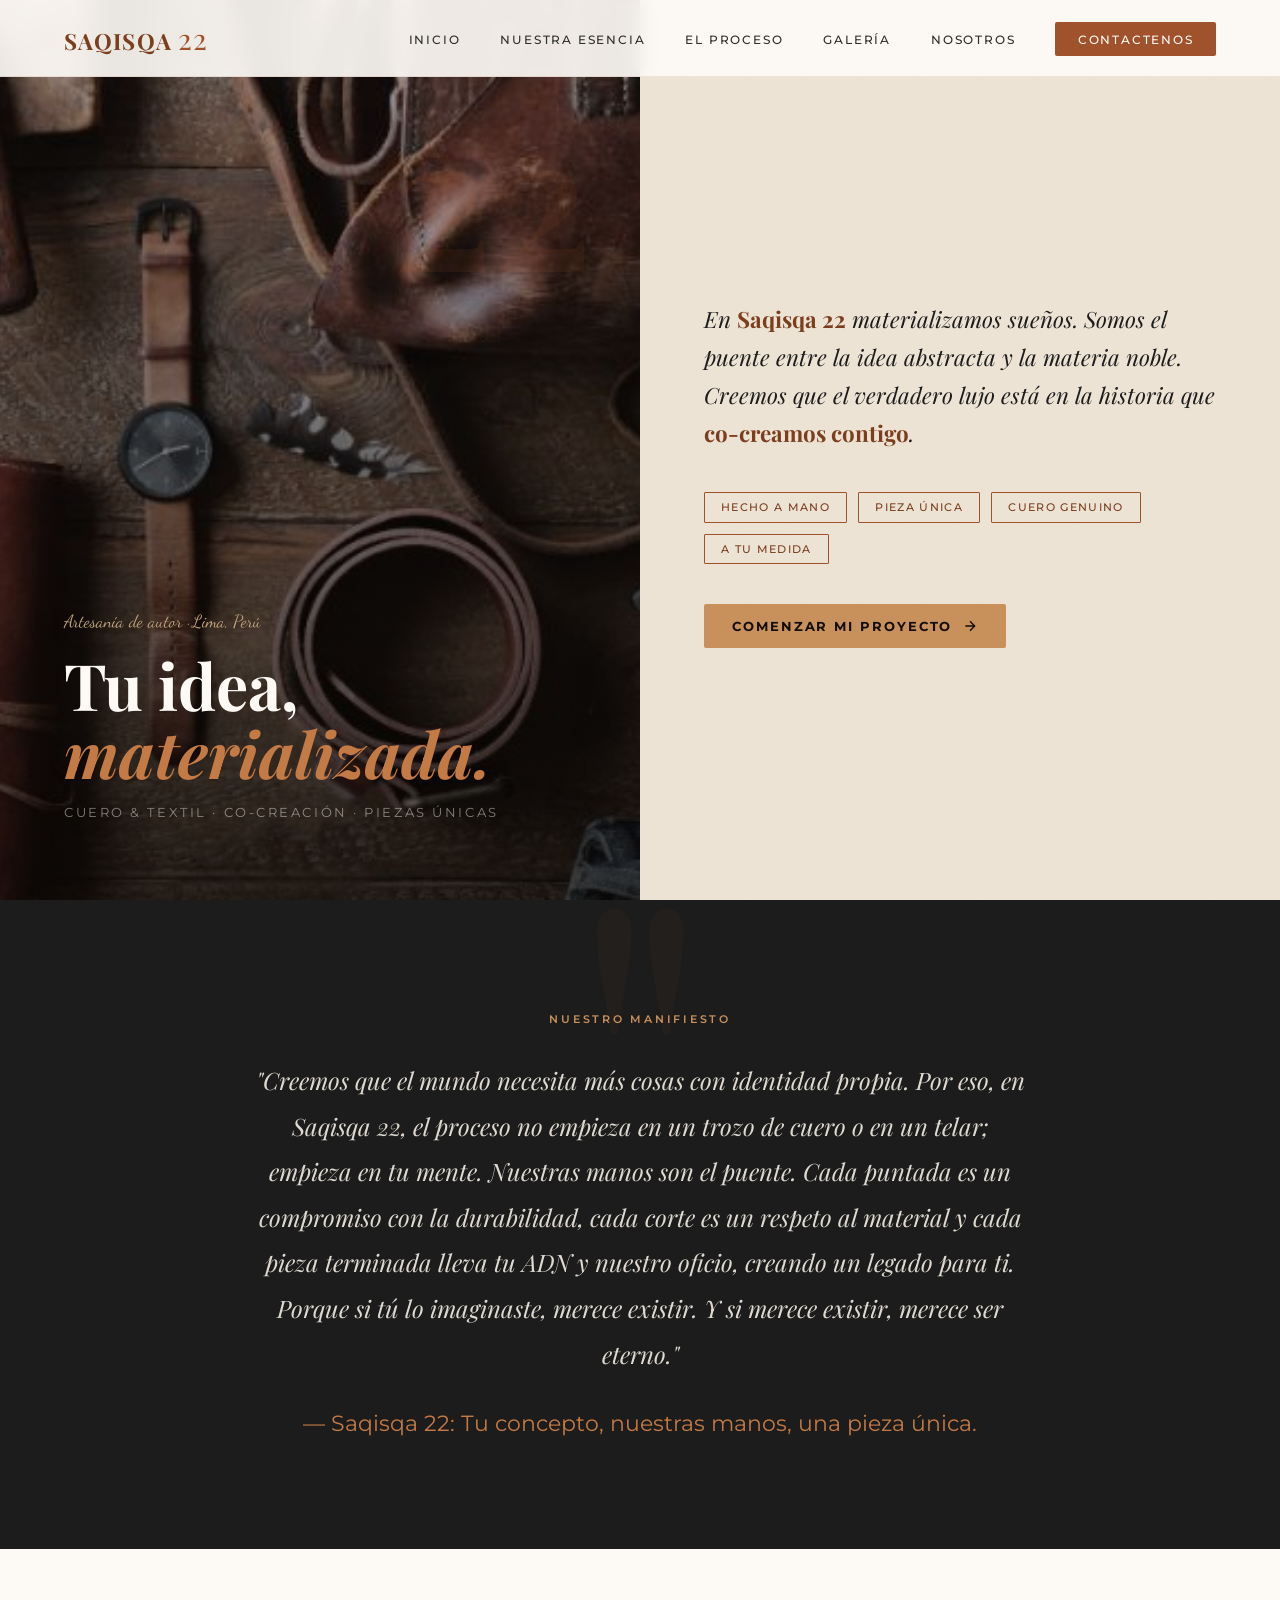
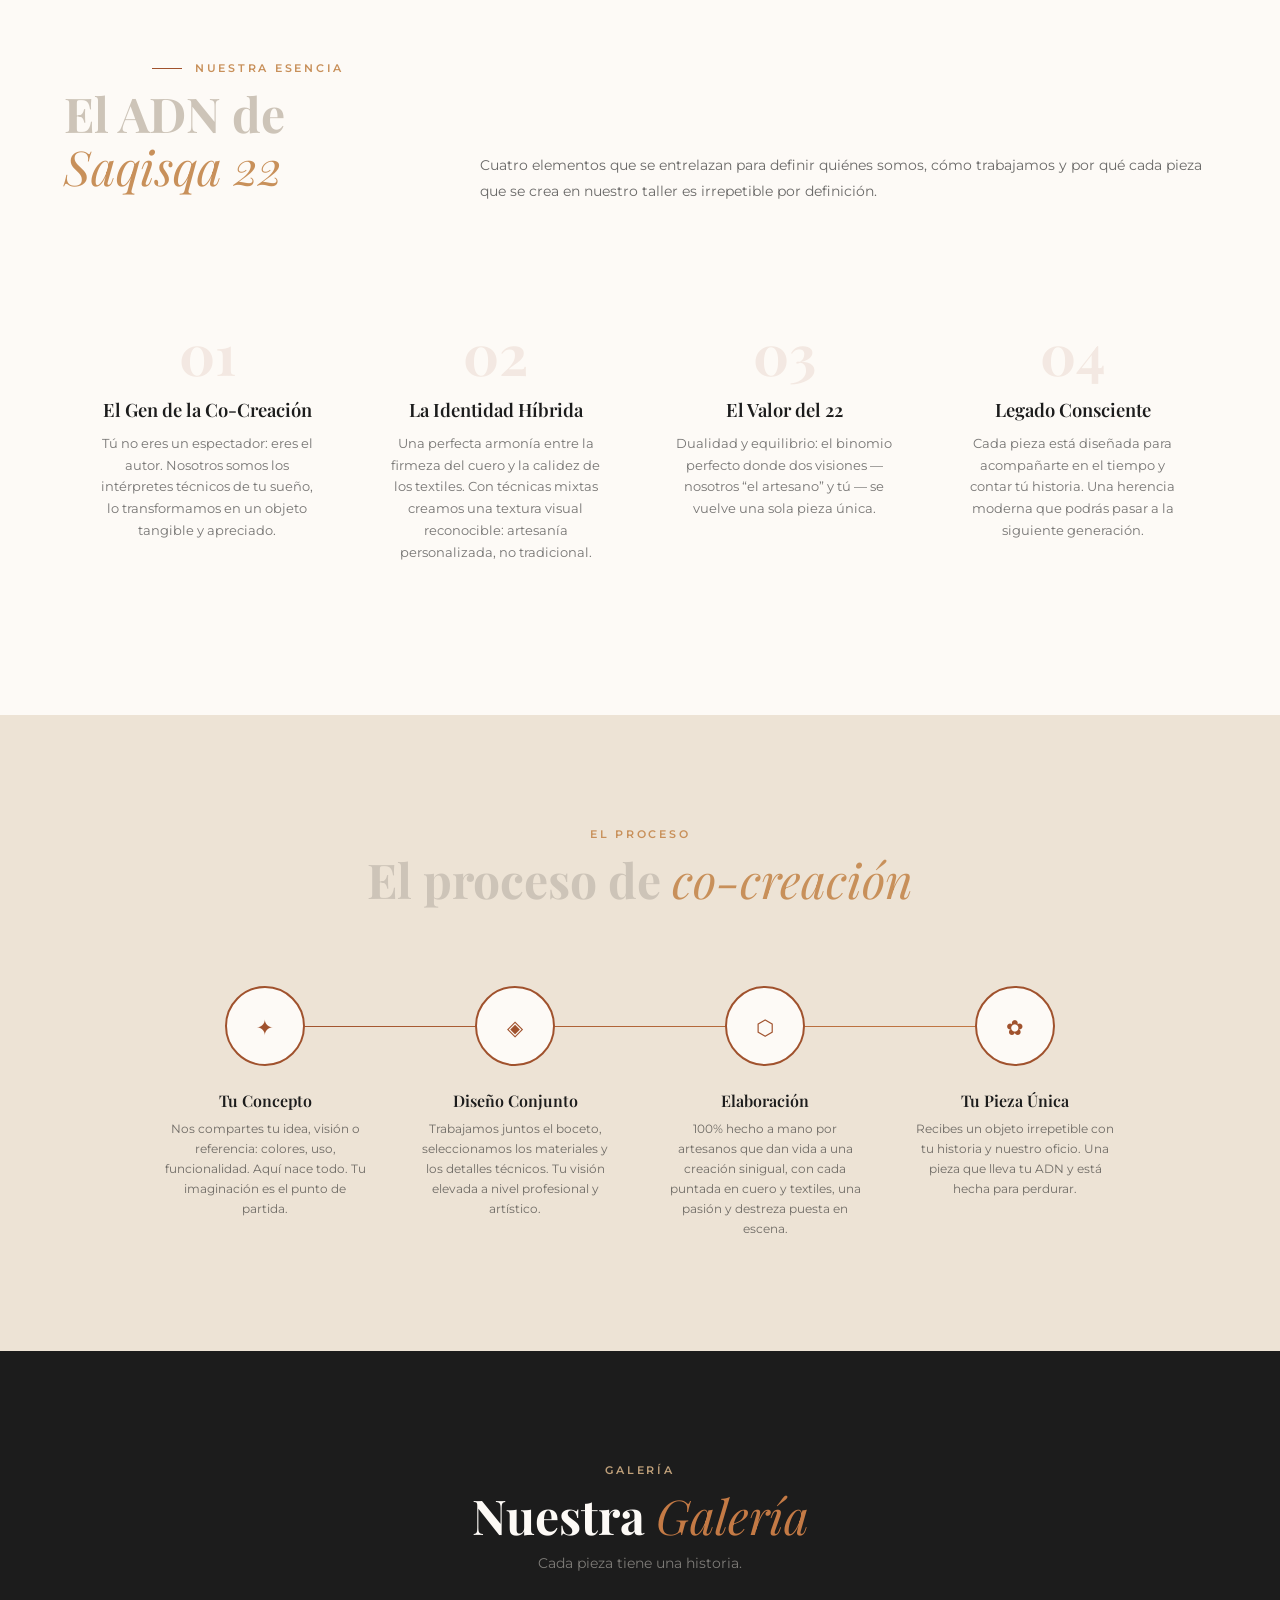
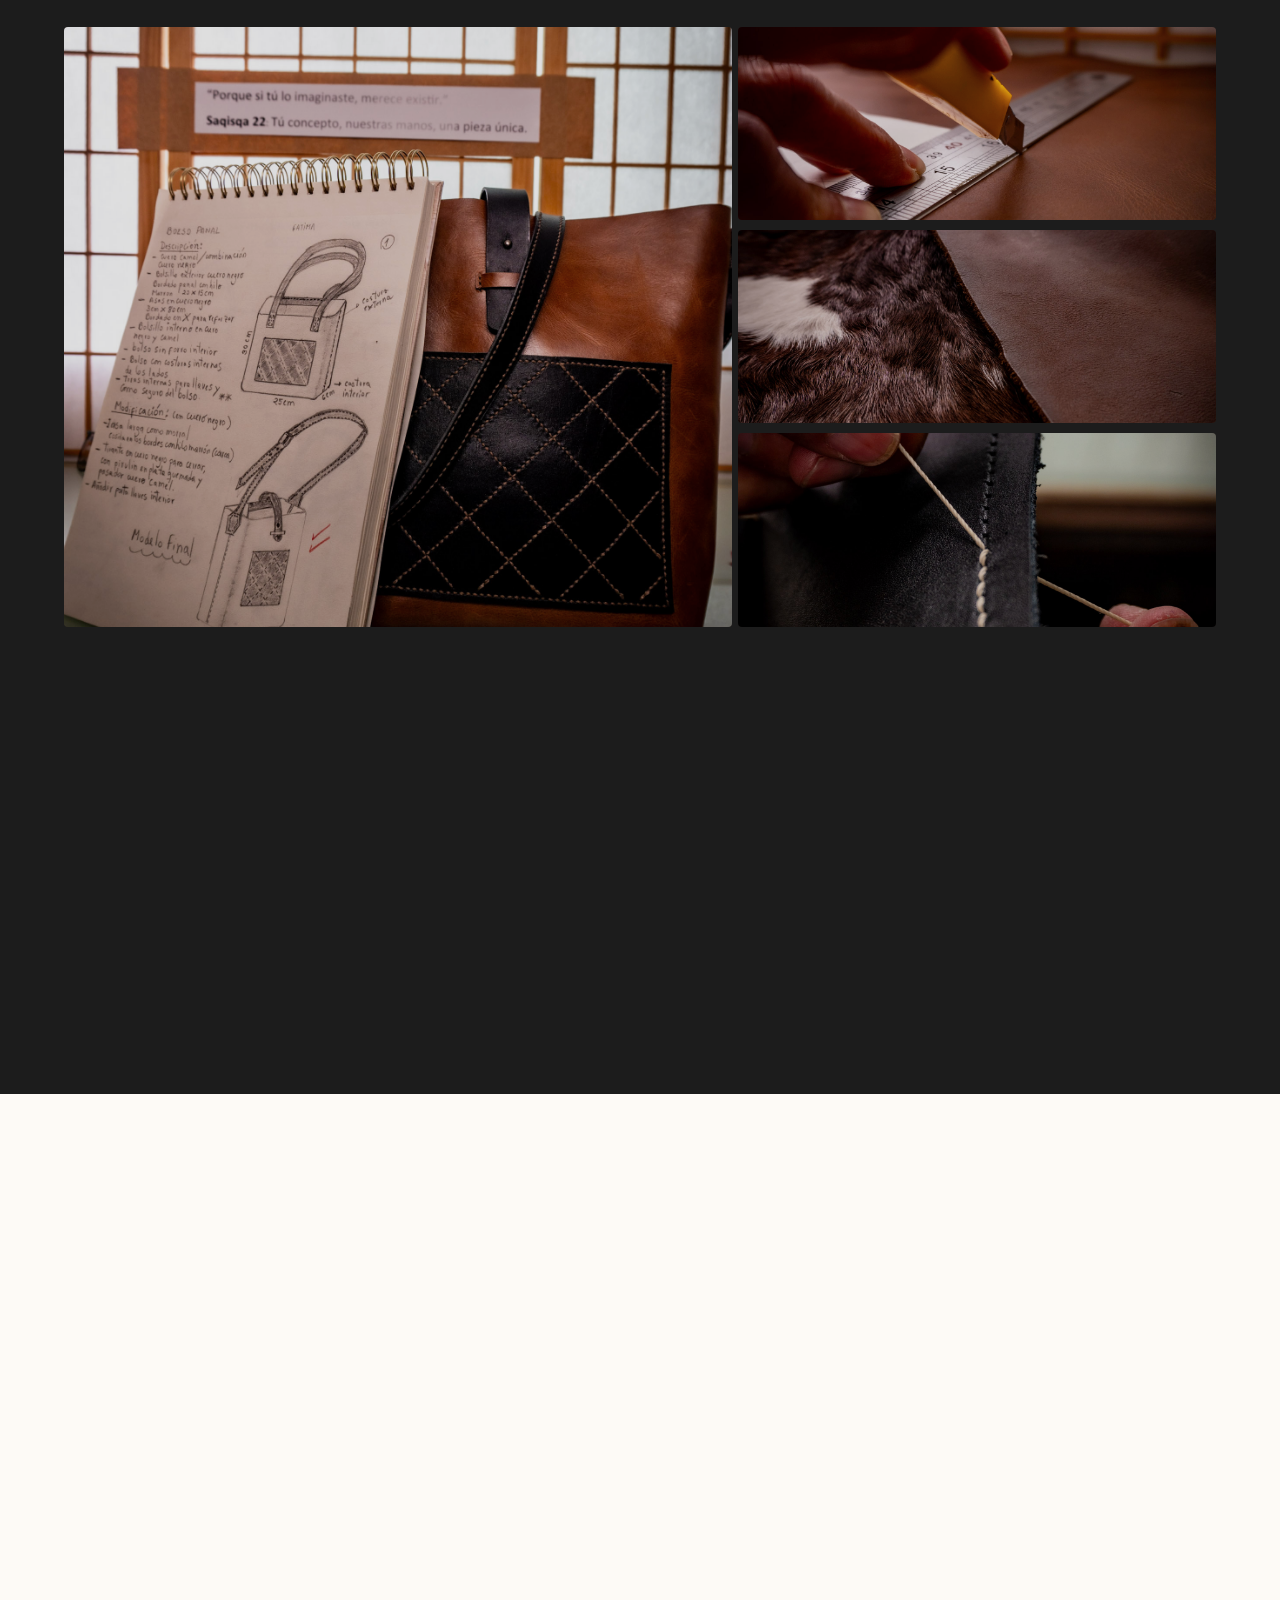
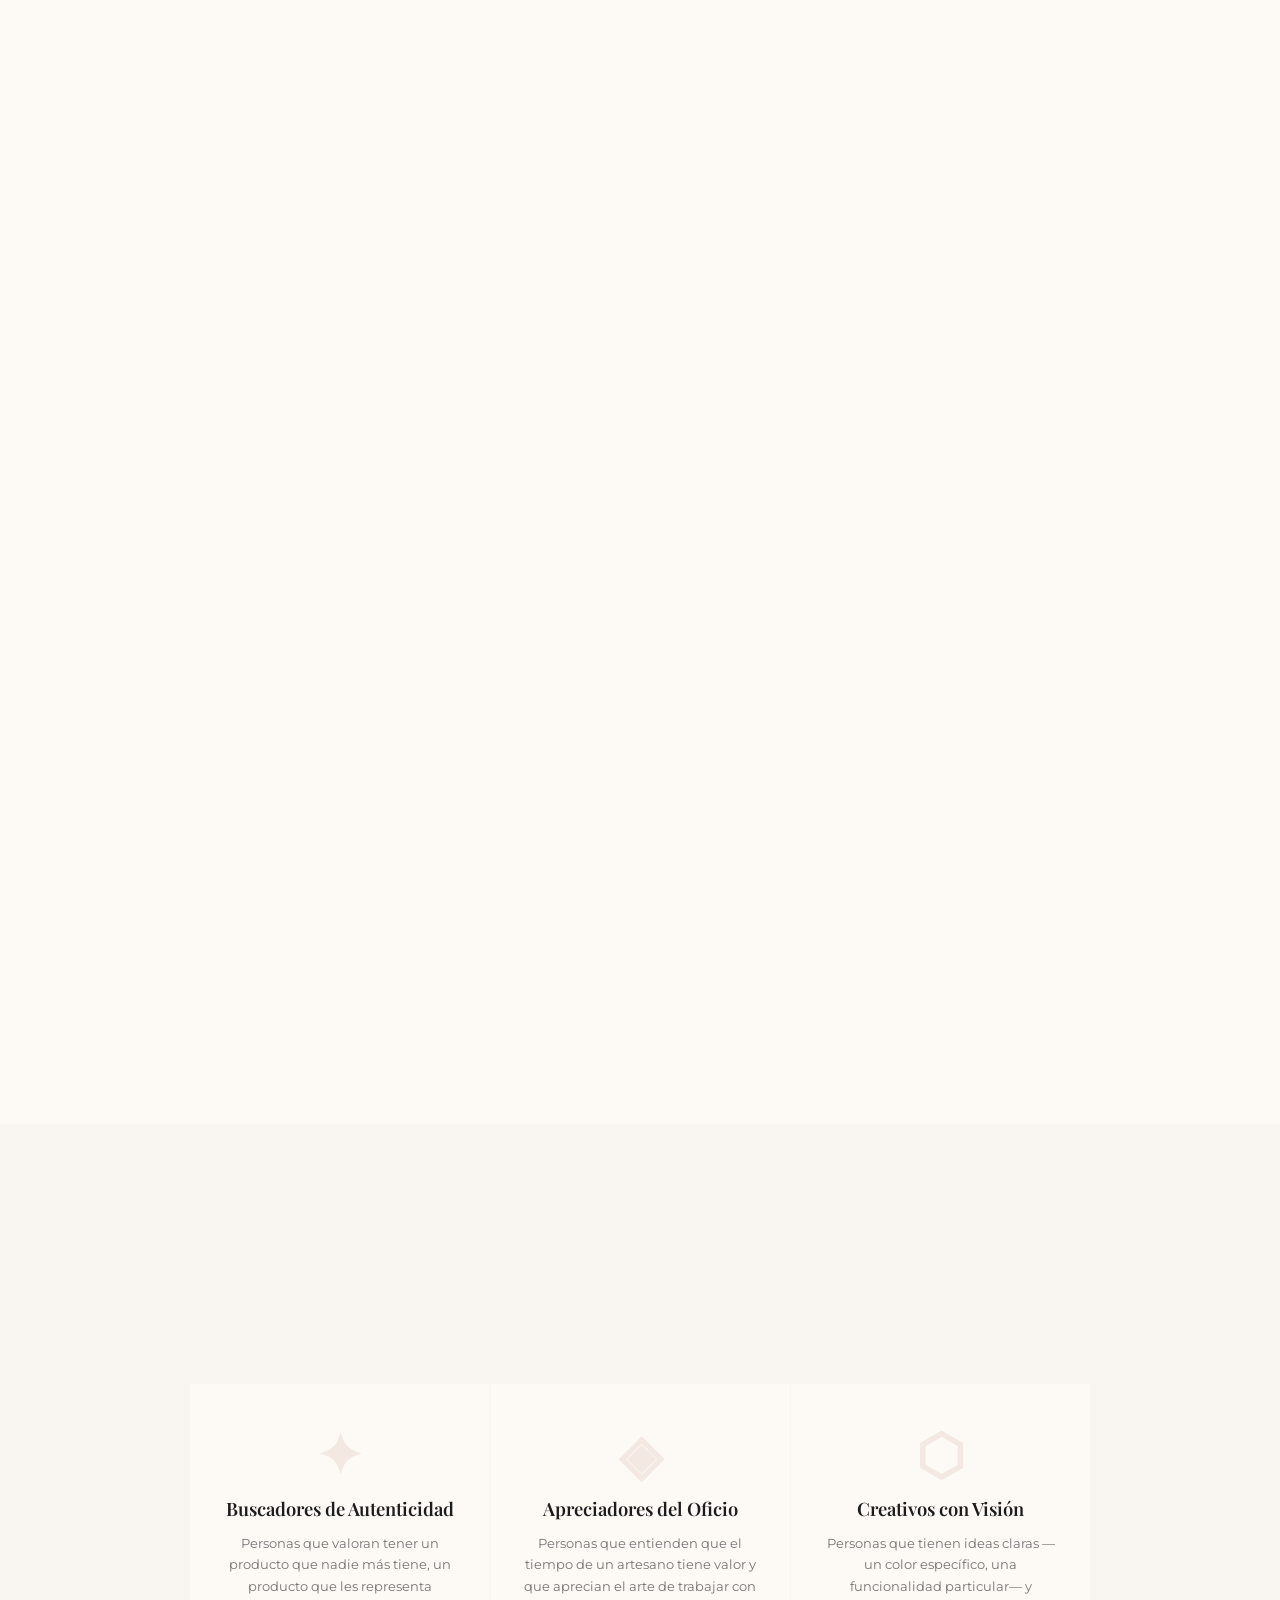
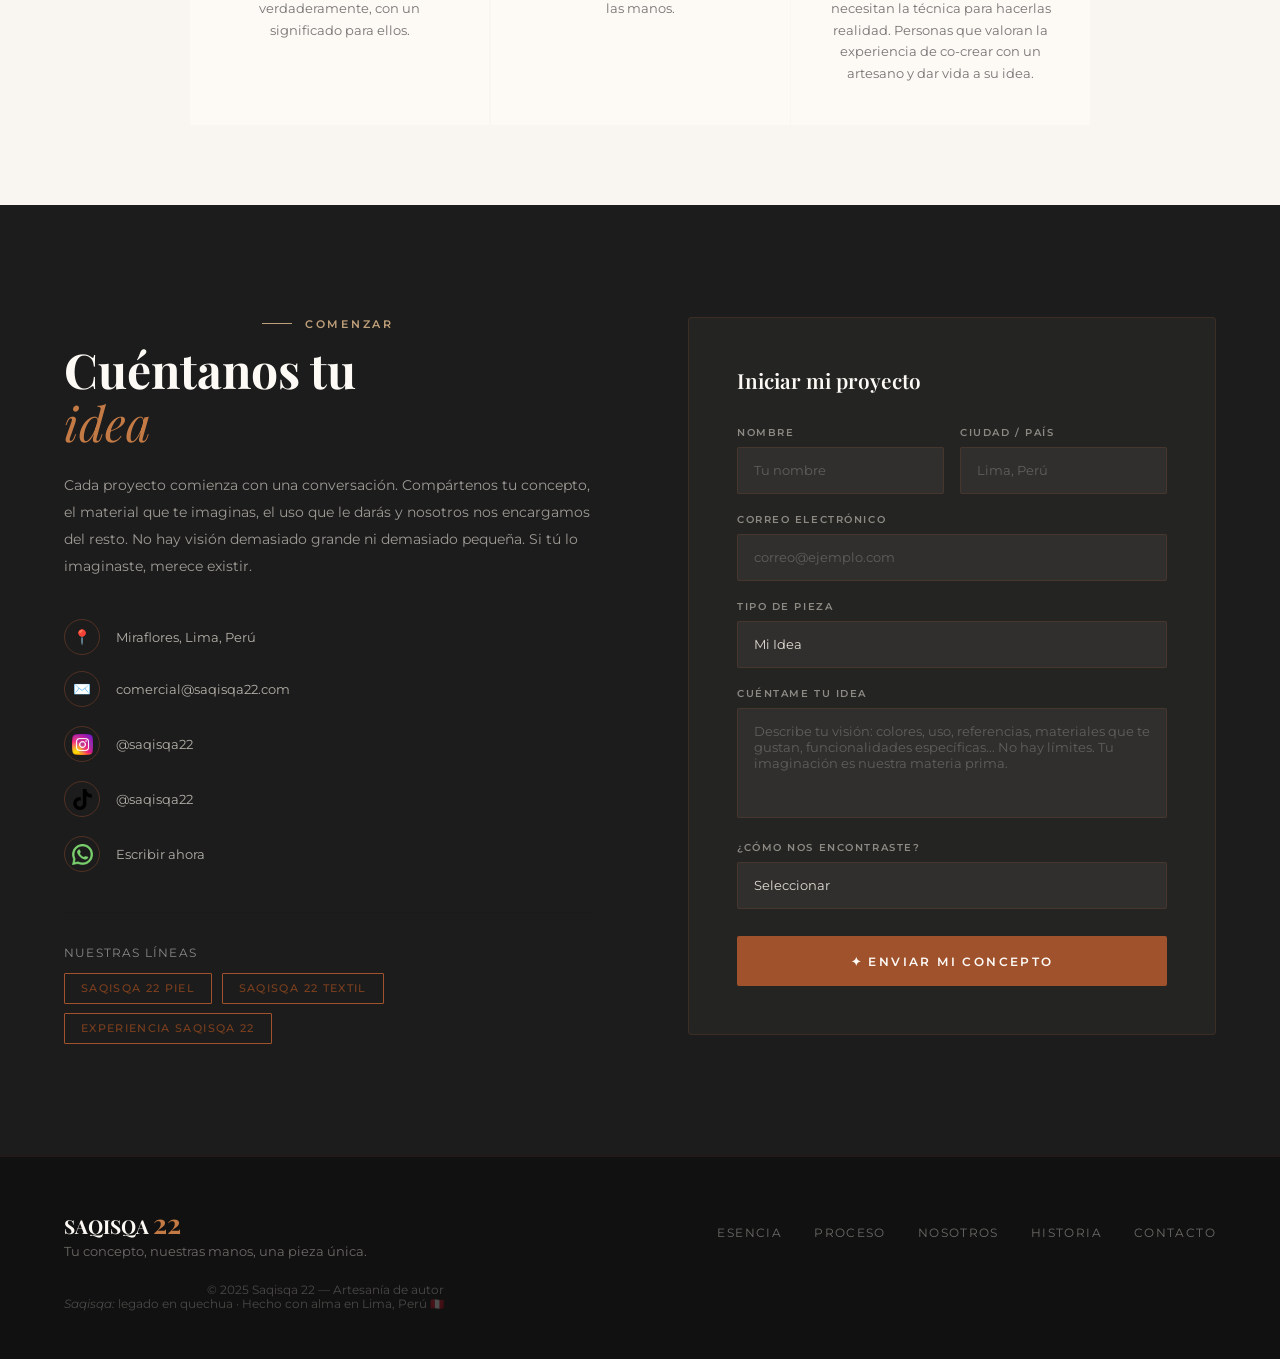
==== index.html @ c1f83cb6 "Camabio" ====
<!DOCTYPE html>
<html lang="es">
<head>
  <meta charset="UTF-8">
  <meta name="viewport" content="width=device-width, initial-scale=1.0">
  <title>Saqisqa 22 — Tu concepto, nuestras manos, una pieza única</title>

  <!-- Google Fonts -->
  <link href="https://fonts.googleapis.com/css2?family=Playfair+Display:ital,wght@0,400;0,600;0,700;1,400;1,600&family=Montserrat:wght@300;400;500;600&family=Dancing+Script:wght@500;600&display=swap" rel="stylesheet">

  <!-- Hoja de estilos externa -->
  <link rel="stylesheet" href="style.css">
  <link rel="stylesheet" href="mobile-fix.css">
</head>
<body>

<!-- ══════════════════════════════════════
     NAVBAR
════════════════════════════════════════ -->
<nav>
  <a href="#hero" class="nav-logo">SAQISQA <span>22</span></a>
  <ul class="nav-links">
    <li><a href="#hero">Inicio</a></li>
    <li><a href="#adn">Nuestra Esencia</a></li>
    <li><a href="#proceso">El Proceso</a></li>
    <li><a href="#muestras">Galería</a></li>
    <li><a href="#historia">Nosotros</a></li>
    <li><a href="#contacto" class="nav-cta">Contactenos</a></li>
  </ul>
</nav>


<!-- ══════════════════════════════════════
     HERO
════════════════════════════════════════ -->
<section id="hero">

  <!-- Lado izquierdo: título principal -->
  <div class="hero-left">
    <div class="hero-number">22</div>
    <div class="hero-left-content">
      <span class="hero-eyebrow">Artesanía de autor · Lima, Perú</span>
      <h1 class="hero-title">
        Tu idea,<br>
        <span class="hero-title-italic">materializada.</span>
      </h1>
      <p class="hero-sub">Cuero &amp; Textil · Co-Creación · Piezas únicas</p>
    </div>
  </div>

  <!-- Lado derecho: tagline + botón -->
  <div class="hero-right">
    <p class="hero-tagline">
      En <strong>Saqisqa 22</strong> materializamos sueños. Somos el puente entre la 
      idea abstracta y la materia noble. Creemos que el verdadero lujo está en la historia 
      que <strong>co-creamos contigo</strong>.
    </p>
    <div class="hero-pills">
      <span class="pill">Hecho a mano</span>
      <span class="pill">Pieza única</span>
      <span class="pill">Cuero genuino</span>
      <span class="pill">A tu medida</span>
    </div>

<a href="#contacto" class="hero-btn">
  Comenzar mi proyecto
  <svg width="16" height="16" viewBox="0 0 24 24" fill="none" stroke="currentColor" stroke-width="2">
    <path d="M5 12h14M12 5l7 7-7 7"/>
  </svg>
</a>
    
  </div>
  

</section>


<!-- ══════════════════════════════════════
     MANIFIESTO
════════════════════════════════════════ -->
<section id="manifiesto">
  <div class="manifiesto-content reveal">
    <div class="section-label">Nuestro Manifiesto</div>
    <p class="manifiesto-text">
      "Creemos que el mundo necesita más cosas con identidad propia. Por eso, 
      en Saqisqa 22, el proceso no empieza en un trozo de cuero o en un telar; 
      empieza en tu mente. Nuestras manos son el puente. Cada puntada es un 
      compromiso con la durabilidad, cada corte es un respeto al material y 
      cada pieza terminada lleva tu ADN y nuestro oficio, creando un legado
      para ti. Porque si tú lo imaginaste, merece existir. Y si merece existir, 
      merece ser eterno."
    </p>
    <div class="manifiesto-firma">— Saqisqa 22: Tu concepto, nuestras manos, una pieza única.</div>
  </div>
</section>


<!-- ══════════════════════════════════════
     ADN / PILARES
════════════════════════════════════════ -->
<section id="adn">

  <div class="adn-header reveal">
    <div>
      <div class="section-label">Nuestra Esencia</div>
      <h2 class="section-title">El ADN de<br><em>Saqisqa 22</em></h2>
    </div>
    <p class="adn-intro">
      Cuatro elementos que se entrelazan para definir quiénes somos, cómo trabajamos y por qué cada pieza que se crea en nuestro taller es irrepetible por definición<strong></strong>.
    </p>
  </div>

  <div class="pilares-grid reveal">
    <div class="pilar">
      <div class="pilar-num">01</div>
      <h3 class="pilar-title">El Gen de la Co-Creación</h3>
      <p class="pilar-text">Tú no eres un espectador: eres el autor. Nosotros somos los intérpretes técnicos de tu sueño, lo transformamos en un objeto tangible y apreciado.</p>
    </div>
    <div class="pilar">
      <div class="pilar-num">02</div>
      <h3 class="pilar-title">La Identidad Híbrida</h3>
      <p class="pilar-text">Una perfecta armonía entre la firmeza del cuero y la calidez de los textiles. Con técnicas mixtas creamos una textura visual reconocible: artesanía personalizada, no tradicional.</p>
    </div>
    <div class="pilar">
      <div class="pilar-num">03</div>
      <h3 class="pilar-title">El Valor del <span>22</span></h3>
      <p class="pilar-text">Dualidad y equilibrio: el binomio perfecto donde dos visiones — nosotros “el artesano” y tú — se vuelve una sola pieza única.</p>
    </div>
    <div class="pilar">
      <div class="pilar-num">04</div>
      <h3 class="pilar-title">Legado Consciente</h3>
      <p class="pilar-text">Cada pieza está diseñada para acompañarte en el tiempo y contar tú historia. Una herencia moderna que podrás pasar a la siguiente generación.</p>
    </div>
  </div>

</section>


<!-- ══════════════════════════════════════
     PROCESO DE CO-CREACIÓN
════════════════════════════════════════ -->
<section id="proceso">

  <div class="proceso-header reveal">
    <div class="section-label">El Proceso</div>
    <h2 class="section-title">El proceso de <em>co-creación</em></h2>
  </div>

  <div class="proceso-steps reveal">
    <div class="step">
      <div class="step-circle">✦</div>
      <h3 class="step-title">Tu Concepto</h3>
      <p class="step-text">Nos compartes tu idea, visión o referencia: colores, uso, funcionalidad. Aquí nace todo. Tu imaginación es el punto de partida.</p>
    </div>
    <div class="step">
      <div class="step-circle">◈</div>
      <h3 class="step-title">Diseño Conjunto</h3>
      <p class="step-text">Trabajamos juntos el boceto, seleccionamos los materiales y los detalles técnicos. Tu visión elevada a nivel profesional y artístico.</p>
    </div>
    <div class="step">
      <div class="step-circle">⬡</div>
      <h3 class="step-title">Elaboración</h3>
      <p class="step-text">100% hecho a mano por artesanos que dan vida a una creación sinigual, con cada puntada en cuero y textiles, una pasión y destreza puesta en escena.</p>
    </div>
    <div class="step">
      <div class="step-circle">✿</div>
      <h3 class="step-title">Tu Pieza Única</h3>
      <p class="step-text">Recibes un objeto irrepetible con tu historia y nuestro oficio. Una pieza que lleva tu ADN y está hecha para perdurar.</p>
    </div>
  </div>

</section>

<!-- ══════════════════════════════════════
     MUESTRAS / GALERÍA
════════════════════════════════════════ -->
<section id="muestras">
 
  <div class="muestras-header reveal">
    <div class="section-label" style="justify-content:center;">Galería</div>
    <h2 class="section-title" style="text-align:center;">Nuestra <em>Galería</em></h2>
    <p class="muestras-sub">Cada pieza tiene una historia.</p>
  </div>
 
  <div class="muestras-grid reveal">
 
    <div class="muestra-card muestra-grande">
      <img src="Carteracondiseño.jpg" alt="Bolso de cuero artesanal Saqisqa 22" loading="lazy">
      <div class="muestra-overlay">
        
        <p class="muestra-desc"></p>
      </div>
    </div>
 
    <div class="muestras-col">
 
      <div class="muestra-card">
        <img src="TomandoMedida.jpg" alt="Corte artesanal cuero" loading="lazy">
        <div class="muestra-overlay">
          
          <p class="muestra-desc"></p>
        </div>
      </div>
 
      <div class="muestra-card">
        <img src="Cuero.jpg" alt="Cuero curtido genuino" loading="lazy">
        <div class="muestra-overlay">
          
          <p class="muestra-desc"></p>
        </div>
      </div>
 
      <div class="muestra-card">
        <img src="CociendoCuero3.jpg" alt="Detalle costura artesanal" loading="lazy">
        <div class="muestra-overlay">
          
          <p class="muestra-desc"></p>
        </div>
      </div>
 
    </div>
 
  </div>
 
  <div class="muestras-fila reveal">
 
    <div class="muestra-card">
      <img src="TallandoCuero.jpg" alt="Perforado artesanal cuero" loading="lazy">
      <div class="muestra-overlay">
        
        <p class="muestra-desc"></p>
      </div>
    </div>
 
    <div class="muestra-card">
      <img src="AgregandoAccesorio.jpg" alt="Costura a mano cuero negro" loading="lazy">
      <div class="muestra-overlay">
        
        <p class="muestra-desc"></p>
      </div>
    </div>
 
    <div class="muestra-card">
      <img src="Tallando.jpg" alt="Taller artesanal proceso" loading="lazy">
      <div class="muestra-overlay">
        
        <p class="muestra-desc"></p>
      </div>
    </div>
 
  </div>
 

</section>

<!-- ══════════════════════════════════════
     STORYTELLING / ORIGEN
════════════════════════════════════════ -->
<section id="historia" style="padding: 6rem 2rem; max-width: 860px; margin: 0 auto; text-align: center;">
  <div class="reveal">
    <div class="section-label" style="justify-content: center;">Nosotros</div>
    <h2 class="section-title" style="text-align: center;">Lo que recibes,<br><em>lo que dejas.</em></h2>
    <p style="font-family: 'Montserrat', sans-serif; font-size: 1rem; line-height: 1.9; color: var(--text-muted, #666); margin-top: 2rem; max-width: 700px; margin-left: auto; margin-right: auto;">
      “En el mundo andino, nada se pierde, solo se transforma. <strong>Saqisqa</strong> es para nosotros: <strong>Lo que dejamos, el legado</strong> de manos que aprendieron a acariciar el cuero y a entender el lenguaje de los hilos mucho antes de que nosotros naciéramos.
    </p>
    <p style="font-family: 'Montserrat', sans-serif; font-size: 1rem; line-height: 1.9; color: var(--text-muted, #666); margin-top: 1.5rem; max-width: 700px; margin-left: auto; margin-right: auto;">
      En un mundo donde casi todo es desechable, encontramos nuestra pasión en el arte de trabajar el cuero con nuestras manos, pero sentimos que se estaba olvidando cómo escuchar ese legado y nos preguntamos ¿Cómo traer la sabiduría del pasado a la exigencia del hoy?<strong></strong>.
    </p>
    <p style="font-family: 'Montserrat', sans-serif; font-size: 1rem; line-height: 1.9; color: var(--text-muted, #666); margin-top: 1.5rem; max-width: 700px; margin-left: auto; margin-right: auto;">
      Así nace <strong>Saqisqa 22</strong>, con nuestro código de maestría, en el momento exacto donde la tradición se encuentra con el diseño contemporáneo, con la intención de colaborar a construir tus sueños y crear piezas únicas con alma. 
    </p>
    <p style="font-family: 'Montserrat', sans-serif; font-size: 1rem; line-height: 1.9; color: var(--text-muted, #666); margin-top: 1.5rem; max-width: 700px; margin-left: auto; margin-right: auto;">
      Cuando eliges <strong>Saqisqa 22</strong>, no solo llevas un producto de diseño; llevas tú idea co-creada, una técnica respetada y una promesa: que el arte de hacer con las manos es el legado más valioso que podemos dejar.”
    </p>
  </div>
</section>

<!-- ══════════════════════════════════════
     NOSOTROS
════════════════════════════════════════ -->
<section id="nosotros">

  <!-- Visual decorativo izquierda -->
  <div class="nosotros-visual reveal">
    <div class="nosotros-frame frame-main">
      <div class="frame-main-inner">
        <span class="frame-icon">🧵</span>
        <p class="frame-quote"></p>
      </div>
    </div>
  </div>

  <!-- Texto derecha -->
  <div class="reveal">
    <div class="section-label">Sobre nosotros</div>
    <h2 class="section-title">Artesanía de<br><em>autor</em></h2>
    <p class="nosotros-desc">
      <em></em> 
      <strong></strong>
    </p>
    <div class="nosotros-mision">
      <div class="mision-item">
        <div class="mision-label">Misión</div>
        <p class="mision-text">Transformar tus ideas y sueños en artículos de cuero y textiles únicos, mediante técnicas artesanales de alta calidad que dan vida a piezas con historia propia.</p>
      </div>
      <div class="mision-item">
        <div class="mision-label">Visión</div>
        <p class="mision-text">Ser el taller referente en la creación de artículos de autor, donde tú y nosotros “el artesano” trabajamos en colaboración para redefinir el valor del lujo hecho a mano.</p>
      </div>
      <div class="mision-item">
        <div class="mision-label">Propósito</div>
        <p class="mision-text">Existimos para que tú puedas poseer un producto único y apreciado, que nació de tu propia imaginación, el cual perdurará en el tiempo gracias a la maestría técnica de <strong>Saqisqa 22.</strong></p>
      </div>
    </div>
  </div>

</section>

<!-- ══════════════════════════════════════
     PUBLICO OBJETIVO
════════════════════════════════════════ -->
<section id="publico" style="background: var(--surface-alt, #f9f6f2); padding: 5rem 2rem;">
  <div style="max-width: 900px; margin: 0 auto;">
    <div class="reveal" style="text-align: center; margin-bottom: 3rem;">
      <div class="section-label" style="justify-content: center;">¿Para quién es Saqisqa 22?</div>
      <h2 class="section-title" style="text-align: center;">Nuestro <em>cliente</em></h2>
      <p style="font-family: 'Montserrat', sans-serif; color: var(--text-muted, #666); max-width: 560px; margin: 0 auto; margin-top: 1rem;">
        Le hablamos a quien valora el proceso, la exclusividad y la historia detrás de cada pieza.
      </p>
    </div>
    <div class="pilares-grid reveal">
      <div class="pilar">
        <div class="pilar-num">✦</div>
        <h3 class="pilar-title">Buscadores de Autenticidad</h3>
        <p class="pilar-text">Personas que valoran tener un producto que nadie más tiene, un producto que les representa verdaderamente, con un significado para ellos.</p>
      </div>
      <div class="pilar">
        <div class="pilar-num">◈</div>
        <h3 class="pilar-title">Apreciadores del Oficio</h3>
        <p class="pilar-text">Personas que entienden que el tiempo de un artesano tiene valor y que aprecian el arte de trabajar con las manos.</p>
      </div>
      <div class="pilar">
        <div class="pilar-num">⬡</div>
        <h3 class="pilar-title">Creativos con Visión</h3>
        <p class="pilar-text">Personas que tienen ideas claras —un color específico, una funcionalidad particular— y necesitan la técnica para hacerlas realidad. Personas que valoran la experiencia de co-crear con un artesano y dar vida a su idea.</p>
      </div>
    </div>
  </div>
</section>




<!-- ══════════════════════════════════════
     CONTACTO + FORMULARIO
════════════════════════════════════════ -->
<section id="contacto">

  <!-- Info de contacto -->
  <div class="contacto-info reveal">
    <div class="section-label">Comenzar</div>
    <h2 class="section-title">Cuéntanos tu<br><em>idea</em></h2>
    <p class="contacto-desc">
      Cada proyecto comienza con una conversación. Compártenos tu concepto,
      el material que te imaginas, el uso que le darás y nosotros nos encargamos
      del resto. No hay visión demasiado grande ni demasiado pequeña.
      Si tú lo imaginaste, merece existir.
    </p>
    <div class="contacto-datos">
      <div class="dato">
        <div class="dato-icon">📍</div>
        Miraflores, Lima, Perú
      </div>
      <div class="dato">
        <div class="dato-icon">✉️</div>
        comercial@saqisqa22.com
      </div>
    </div>


    <br>

    <div class="dato">
      <div class="dato-icon"><img src="instagram.png" alt="Instagram" style="width: 21px; height: 21px; object-fit: contain;"></div>
       <a href="https://instagram.com/saqisqa22" target="_blank" style="color: inherit; text-decoration: none;">@saqisqa22</a>
    </div>
    <br>
    <div class="dato">
      <div class="dato-icon"><img src="tik-tok.png" alt="TikTok" style="width: 21px; height: 21px; object-fit: contain;"></div>
      <a href="https://tiktok.com/@saqisqa22" target="_blank" style="color: inherit; text-decoration: none;">@saqisqa22</a>
    </div>
    <br>
    <div class="dato">
      <div class="dato-icon"><img src="whatsapp.png" alt="WhatsApp" style="width: 21px; height: 21px; object-fit: contain;"></div>
      <a href="https://wa.me/51982675563" target="_blank" style="color: inherit; text-decoration: none;">Escribir ahora</a>
    </div>

    <!-- Sub-marcas / líneas -->
    <div style="margin-top: 2.5rem; padding-top: 2rem; border-top: 1px solid rgba(0,0,0,0.08);">
      <p style="font-family: 'Montserrat', sans-serif; font-size: 0.75rem; letter-spacing: 0.1em; text-transform: uppercase; color: var(--text-muted, #888); margin-bottom: 0.8rem;">Nuestras líneas</p>
      <div style="display: flex; flex-wrap: wrap; gap: 0.6rem;">
        <span class="pill">Saqisqa 22 Piel</span>
        <span class="pill">Saqisqa 22 Textil</span>
        <span class="pill">Experiencia Saqisqa 22</span>
      </div>
    </div>
  </div>

  <!-- Formulario -->
  <div class="form-card reveal">
    <h3 class="form-title">Iniciar mi proyecto</h3>
    <p class="form-sub"></p>

      <div id="form-fields">
    <div class="form-row">
      <div class="form-group">
        <label for="nombre">Nombre</label>
        <input type="text" id="nombre" name="nombre" placeholder="Tu nombre">
      </div>
      <div class="form-group">
        <label for="ciudad">Ciudad / País</label>
        <input type="text" id="ciudad" name="ciudad" placeholder="Lima, Perú">
      </div>
    </div>

    <div class="form-group">
      <label for="email">Correo electrónico</label>
      <input type="email" id="email" name="email" placeholder="correo@ejemplo.com">
    </div>

    <div class="form-group">
      <label for="tipo">Tipo de pieza</label>
      <select id="tipo" name="tipo">
        <option value="" disabled selected>Mi Idea</option>
        <option>Bolsos</option>
        <option>Correas</option>
        <option>Billeteras</option>
        <option>Pulseras</option>
        <option>Reconstrucción</option>
        <option>Mi Idea</option>
      </select>
    </div>

    <div class="form-group">
      <label for="mensaje">Cuéntame tu idea</label>
      <textarea id="mensaje" name="mensaje" placeholder="Describe tu visión: colores, uso, referencias, materiales que te gustan, funcionalidades específicas... No hay límites. Tu imaginación es nuestra materia prima."></textarea>
    </div>

    <div class="form-group">
      <label for="origen">¿Cómo nos encontraste?</label>
      <select id="origen" name="origen">
        <option value="" disabled selected>Seleccionar</option>
        <option>Instagram</option>
        <option>TikTok</option>
        <option>Facebook</option>
        <option>Recomendación</option>
        <option>Otro</option>
      </select>
    </div>

    <button class="form-btn" onclick="enviarFormulario()">
      ✦ Enviar mi concepto
    </button>
  </div>


</section>


<!-- ══════════════════════════════════════
     FOOTER
════════════════════════════════════════ -->
<footer>
  <div>
    <div class="footer-brand">SAQISQA <span>22</span></div>
    <div class="footer-tagline">Tu concepto, nuestras manos, una pieza única.</div>
  </div>
  <ul class="footer-links">
    <li><a href="#adn">Esencia</a></li>
    <li><a href="#proceso">Proceso</a></li>
    <li><a href="#nosotros">Nosotros</a></li>
    <li><a href="#historia">Historia</a></li>
    <li><a href="#contacto">Contacto</a></li>
  </ul>
  <div class="footer-copy">
    © 2025 Saqisqa 22 — Artesanía de autor<br>
    <em>Saqisqa:</em> legado en quechua · Hecho con alma en Lima, Perú 🇵🇪
  </div>
</footer>


<!-- Script externo — al final del body para mejor rendimiento -->
<script src="java.js"></script>

</body>
</html>
---- style.css ----
/* ============================================
   SAQISQA 22 — Estilos principales
   Archivo: styles.css
   ============================================ */

/* ── VARIABLES DE COLOR ── */
:root {
  --cognac:        #A0522D;
  --cognac-dark:   #7B3F1E;
  --cognac-light:  #C47A45;
  --cream:         #F5EFE6;
  --bone:          #EDE3D5;
  --charcoal:      #1C1C1C;
  --charcoal-soft: #2E2E2E;
  --olive:         #6B6B45;
  --terracota:     #C25E3A;
  --gold:          #BFA07A;
  --white:         #FDFAF6;
}

/* ── RESET Y BASE ── */
*, *::before, *::after {
  margin: 0;
  padding: 0;
  box-sizing: border-box;
}

html { scroll-behavior: smooth; }

body {
  font-family: 'Montserrat', sans-serif;
  background-color: var(--white);
  color: var(--charcoal);
  overflow-x: hidden;
}

/* Textura de fondo sutil */
body::before {
  content: '';
  position: fixed;
  inset: 0;
  background-image: url("data:image/svg+xml,%3Csvg xmlns='http://www.w3.org/2000/svg' width='300' height='300'%3E%3Cfilter id='n'%3E%3CfeTurbulence type='fractalNoise' baseFrequency='0.75' numOctaves='4' stitchTiles='stitch'/%3E%3C/filter%3E%3Crect width='300' height='300' filter='url(%23n)' opacity='0.03'/%3E%3C/svg%3E");
  pointer-events: none;
  z-index: 0;
}

section { position: relative; }

/* ── TIPOGRAFÍAS COMUNES ── */
.section-label {
  font-size: 1rem;
  font-weight: 600;
  letter-spacing: 0.25em;
  text-transform: uppercase;
  color: var(--cognac);
  display: flex;
  align-items: center;
  gap: 0.8rem;
  margin-bottom: 1.2rem;
}

.section-label::before {
  content: '';
  width: 30px;
  height: 1px;
  background: var(--cognac);
}

.section-title {
  font-family: 'Playfair Display', serif;
  font-size: clamp(2rem, 4vw, 3rem);
  font-weight: 700;
  line-height: 1.1;
  color: var(--charcoal);
}

.section-title em {
  font-style: italic;
  color: var(--cognac);
}

/* ── NAVBAR ── */
nav {
  position: fixed;
  top: 0; left: 0; right: 0;
  z-index: 100;
  padding: 1.2rem 4rem;
  display: flex;
  align-items: center;
  justify-content: space-between;
  background: rgba(253,250,246,0.92);
  backdrop-filter: blur(10px);
  border-bottom: 1px solid rgba(160,82,45,0.12);
  transition: all 0.3s ease;
}

.nav-logo {
  font-family: 'Playfair Display', serif;
  font-size: 1.4rem;
  font-weight: 700;
  color: var(--cognac-dark);
  letter-spacing: 0.05em;
  text-decoration: none;
}

.nav-logo span {
  font-weight: 400;
  color: var(--cognac);
  font-size: 1.8rem;
}

.nav-links {
  display: flex;
  gap: 2.5rem;
  list-style: none;
}

.nav-links a {
  font-size: 0.75rem;
  font-weight: 500;
  letter-spacing: 0.15em;
  text-transform: uppercase;
  color: var(--charcoal-soft);
  text-decoration: none;
  transition: color 0.3s;
  position: relative;
}

.nav-links a::after {
  content: '';
  position: absolute;
  bottom: -3px; left: 0;
  width: 0; height: 1px;
  background: var(--cognac);
  transition: width 0.3s;
}

.nav-links a:hover { color: var(--cognac); }
.nav-links a:hover::after { width: 100%; }

.nav-cta {
  background: var(--cognac);
  color: var(--white) !important;
  padding: 0.6rem 1.4rem;
  border-radius: 2px;
}
.nav-cta::after { display: none !important; }
.nav-cta:hover { background: var(--cognac-dark) !important; }

/* ── HERO ── */
#hero {
  min-height: 100vh;
  display: grid;
  grid-template-columns: 1fr 1fr;
  position: relative;
  overflow: hidden;
}
.hero-left {
  background-image: url('Mesadetrabajo.jpeg') !important;
  background-size: cover !important;
  background-position: center !important;
}

.hero-left::before {
  background: linear-gradient(to top, rgba(10,6,3,0.75) 0%, rgba(10,6,3,0.2) 100%) !important;
}
.hero-left {
  background: var(--charcoal);
  display: flex;
  align-items: flex-end;
  padding: 8rem 4rem 5rem;
  position: relative;
  overflow: hidden;
}

.hero-left::before {
  content: '';
  position: absolute;
  inset: 0;
  background: linear-gradient(135deg, rgba(160,82,45,0.3) 0%, transparent 60%),
              url("data:image/svg+xml,%3Csvg xmlns='http://www.w3.org/2000/svg' width='60' height='60'%3E%3Cpath d='M0 30 Q15 0 30 30 Q45 60 60 30' fill='none' stroke='rgba(191,160,122,0.06)' stroke-width='1'/%3E%3C/svg%3E");
}

.hero-number {
  position: absolute;
  top: 6rem; right: 3rem;
  font-family: 'Playfair Display', serif;
  font-size: 12rem;
  font-weight: 700;
  color: rgba(160,82,45,0.12);
  line-height: 1;
  user-select: none;
}

.hero-left-content { position: relative; z-index: 1; }

.hero-eyebrow {
  font-family: 'Dancing Script', cursive;
  font-size: 1.1rem;
  color: var(--gold);
  margin-bottom: 1.2rem;
  display: block;
  opacity: 0;
  animation: fadeUp 0.8s ease 0.3s forwards;
}

.hero-title {
  font-family: 'Playfair Display', serif;
  font-size: clamp(3rem, 5vw, 4.5rem);
  font-weight: 700;
  color: var(--white);
  line-height: 1.05;
  margin-bottom: 0.5rem;
  opacity: 0;
  animation: fadeUp 0.8s ease 0.5s forwards;
}

.hero-title-italic {
  font-style: italic;
  color: var(--cognac-light);
  display: block;
}

.hero-sub {
  font-size: 0.8rem;
  letter-spacing: 0.2em;
  text-transform: uppercase;
  color: rgba(245,239,230,0.5);
  margin-top: 1.2rem;
  opacity: 0;
  animation: fadeUp 0.8s ease 0.7s forwards;
}

.hero-right {
  background: var(--bone);
  display: flex;
  flex-direction: column;
  justify-content: center;
  padding: 8rem 4rem 5rem;
  position: relative;
}

.hero-right::before {
  content: '';
  position: absolute;
  inset: 0;
  background: repeating-linear-gradient(
    45deg,
    transparent,
    transparent 40px,
    rgba(160,82,45,0.03) 40px,
    rgba(160,82,45,0.03) 41px
  );
}

.hero-tagline {
  font-family: 'Playfair Display', serif;
  font-size: clamp(1.1rem, 2vw, 1.4rem);
  font-style: italic;
  color: var(--charcoal);
  line-height: 1.7;
  margin-bottom: 2.5rem;
  position: relative;
  z-index: 1;
  opacity: 0;
  animation: fadeUp 0.8s ease 0.9s forwards;
}

.hero-tagline strong {
  font-style: normal;
  color: var(--cognac-dark);
}

.hero-pills {
  display: flex;
  flex-wrap: wrap;
  gap: 0.7rem;
  margin-bottom: 2.5rem;
  position: relative;
  z-index: 1;
  opacity: 0;
  animation: fadeUp 0.8s ease 1.1s forwards;
}

.pill {
  font-size: 0.7rem;
  font-weight: 500;
  letter-spacing: 0.12em;
  text-transform: uppercase;
  padding: 0.45rem 1rem;
  border: 1px solid var(--cognac);
  color: var(--cognac-dark);
  border-radius: 1px;
}

.hero-btn {
  display: inline-flex;
  align-items: center;
  gap: 0.7rem;
  background: var(--cognac);
  color: var(--white);
  text-decoration: none;
  font-size: 0.75rem;
  font-weight: 600;
  letter-spacing: 0.15em;
  text-transform: uppercase;
  padding: 1rem 2rem;
  border-radius: 2px;
  width: fit-content;
  position: relative;
  z-index: 1;
  opacity: 0;
  animation: fadeUp 0.8s ease 1.3s forwards;
  transition: all 0.3s ease;
}

.hero-btn:hover { background: var(--cognac-dark); gap: 1rem; }
.hero-btn svg { transition: transform 0.3s; }
.hero-btn:hover svg { transform: translateX(4px); }

/* ── MANIFIESTO ── */
#manifiesto {
  background: var(--charcoal);
  padding: 7rem 4rem;
  text-align: center;
  overflow: hidden;
  position: relative;
}

#manifiesto::before {
  content: '"';
  position: absolute;
  font-family: 'Playfair Display', serif;
  font-size: 30rem;
  color: rgba(160,82,45,0.05);
  top: -5rem; left: 50%;
  transform: translateX(-50%);
  line-height: 1;
  user-select: none;
  pointer-events: none;
}

.manifiesto-content {
  max-width: 780px;
  margin: 0 auto;
  position: relative;
  z-index: 1;
}

.manifiesto-content .section-label { justify-content: center; }
.manifiesto-content .section-label::before { display: none; }

.manifiesto-text {
  font-family: 'Playfair Display', serif;
  font-size: clamp(1.1rem, 2.5vw, 1.5rem);
  font-style: italic;
  color: rgba(245,239,230,0.9);
  line-height: 1.9;
  margin: 2rem 0;
}

.manifiesto-firma {
  font-size: 1.4rem;
  color: var(--cognac-light);
  margin-top: 2rem;
}

/* ── ADN / PILARES ── */
#adn {
  padding: 7rem 4rem;
  background: var(--white);
}

.adn-header {
  display: grid;
  grid-template-columns: 1fr 2fr;
  gap: 3rem;
  align-items: end;
  margin-bottom: 5rem;
}

.adn-intro {
  font-size: 0.9rem;
  line-height: 1.8;
  color: rgba(28,28,28,0.65);
  margin-top: 1.5rem;
}

.pilares-grid {
  display: grid;
  grid-template-columns: repeat(4, 1fr);
  gap: 1.5px;
  background: transparent;
}

#publico .pilares-grid {
  grid-template-columns: repeat(3, 1fr);
  max-width: 900px;
  margin: 0 auto;
}

.pilar {
  background: var(--white);
  padding: 2.5rem 2rem;
  position: relative;
  overflow: hidden;
  transition: all 0.4s ease;
  cursor: default;
  text-align: center;
}

.pilar::before {
  content: '';
  position: absolute;
  bottom: 0; left: 0; right: 0;
  height: 3px;
  background: var(--cognac);
  transform: scaleX(0);
  transform-origin: left;
  transition: transform 0.4s ease;
}

.pilar:hover { background: var(--cream); }
.pilar:hover::before { transform: scaleX(1); }

.pilar-num {
  font-family: 'Playfair Display', serif;
  font-size: 3.5rem;
  font-weight: 700;
  color: rgba(160,82,45,0.1);
  line-height: 1;
  margin-bottom: 1rem;
  transition: color 0.4s;
}

.pilar:hover .pilar-num { color: rgba(160,82,45,0.2); }

.pilar-title {
  font-family: 'Playfair Display', serif;
  font-size: 1.15rem;
  font-weight: 600;
  color: var(--charcoal);
  margin-bottom: 0.7rem;
}

.pilar-title span{
    font-family: 'Playfair Display', serif;
    font-size: 1.15rem;
    font-weight: 600;
    color: var(--charcoal);
    margin-bottom: 0.7rem;
}
.pilar-text {
  font-size: 0.8rem;
  line-height: 1.7;
  color: rgba(28,28,28,0.6);
}

/* ── PROCESO ── */
#proceso {
  background: var(--bone);
  padding: 7rem 4rem;
}

.proceso-header {
  text-align: center;
  margin-bottom: 5rem;
}

.proceso-header .section-label { justify-content: center; }
.proceso-header .section-label::before { display: none; }

.proceso-steps {
  display: grid;
  grid-template-columns: repeat(4, 1fr);
  position: relative;
  max-width: 1000px;
  margin: 0 auto;
}

.proceso-steps::before {
  content: '';
  position: absolute;
  top: 2.5rem;
  left: 12%; right: 12%;
  height: 1px;
  background: linear-gradient(90deg, var(--cognac) 0%, var(--cognac-light) 100%);
  z-index: 0;
}

.step {
  text-align: center;
  padding: 0 1.5rem;
  position: relative;
  z-index: 1;
}

.step-circle {
  width: 5rem;
  height: 5rem;
  border-radius: 50%;
  background: var(--white);
  border: 2px solid var(--cognac);
  display: flex;
  align-items: center;
  justify-content: center;
  margin: 0 auto 1.5rem;
  font-family: 'Playfair Display', serif;
  font-size: 1.3rem;
  color: var(--cognac);
  transition: all 0.3s;
}

.step:hover .step-circle {
  background: var(--cognac);
  color: var(--white);
  transform: scale(1.1);
}

.step-title {
  font-family: 'Playfair Display', serif;
  font-size: 1rem;
  font-weight: 600;
  color: var(--charcoal);
  margin-bottom: 0.5rem;
}

.step-text {
  font-size: 0.78rem;
  line-height: 1.6;
  color: rgba(28,28,28,0.6);
}

/* ── NOSOTROS ── */
#nosotros {
  padding: 7rem 4rem;
  background: var(--white);
  display: grid;
  grid-template-columns: 1fr 1fr;
  gap: 6rem;
  align-items: center;
}

.nosotros-visual {
  position: relative;
  height: 500px;
}

.nosotros-frame {
  position: absolute;
  border-radius: 2px;
  overflow: hidden;
}

.frame-main {
  position: relative;
  background-image: url('Taller.jpeg');
  background-size: cover;
  background-position: center center;
  display: flex;
  align-items: flex-end;
  justify-content: flex-start;
  overflow: hidden;
  width: 100%;
  height: 100%;
  min-height: 500px;
}

.frame-main::after {
  content: '';
  position: absolute;
  inset: 0;
  background: linear-gradient(to top, rgba(0,0,0,0.75) 0%, rgba(0,0,0,0.08) 60%);
  z-index: 1;
}

.frame-main-inner {
  position: relative;
  z-index: 2;
  text-align: left;
  padding: 2rem;
}

.frame-icon {
  display: none;
}

.frame-quote {
  font-size: 1.1rem;
  color: rgba(253,250,246,0.95);
  line-height: 1.5;
  text-shadow: 0 1px 6px rgba(0,0,0,0.5);
}

.frame-accent {
  position: absolute;
  width: 120px; height: 120px;
  background: var(--charcoal);
  top: -20px; right: -20px;
  display: flex;
  align-items: center;
  justify-content: center;
}

.frame-accent-text {
  font-family: 'Playfair Display', serif;
  font-size: 2.5rem;
  font-weight: 700;
  color: var(--cognac-light);
  text-align: center;
  line-height: 1;
}

.frame-accent-sub {
  font-size: 0.55rem;
  letter-spacing: 0.15em;
  text-transform: uppercase;
  color: rgba(245,239,230,0.7);
  display: block;
  margin-top: 0.2rem;
}

.nosotros-mision { margin-top: 2rem; }

.mision-item {
  border-left: 2px solid var(--bone);
  padding: 1rem 0 1rem 1.5rem;
  margin-bottom: 1.2rem;
  transition: border-color 0.3s;
}

.mision-item:hover { border-color: var(--cognac); }

.mision-label {
  font-size: 0.65rem;
  font-weight: 600;
  letter-spacing: 0.2em;
  text-transform: uppercase;
  color: var(--cognac);
  margin-bottom: 0.4rem;
}

.mision-text {
  font-size: 0.85rem;
  line-height: 1.7;
  color: rgba(28,28,28,0.7);
}

.nosotros-desc {
  font-size: 0.88rem;
  line-height: 1.9;
  color: rgba(28,28,28,0.65);
  margin-top: 1.5rem;
}

/* ── REDES SOCIALES ── */


/* GRID */
.redes-grid {
  display: grid;
  grid-template-columns: repeat(auto-fit, minmax(180px, 1fr));
  gap: 20px;
}

/* TARJETA */
.red-card {
  display: flex;
  flex-direction: column;
  align-items: center;
  text-align: center;
  background: #111;
  padding: 20px;
  border-radius: 12px;
  text-decoration: none;
  transition: transform 0.3s ease;
}

.red-card:hover {
  transform: translateY(-5px);
}

/* ICONO (AQUÍ CONTROLAS TODO 🔥) */
.red-icon img {
  width: 40px;   /* 👈 cambia esto para todos */
  height: 40px;  /* 👈 cambia esto para todos */
  object-fit: contain;
  margin-bottom: 10px;
}

/* TEXTO */
.red-name {
  font-weight: 600;
  color: #fff;
}

.red-handle {
  font-size: 0.9rem;
  color: #aaa;
}

#redes {
  background: var(--cream);
  padding: 5rem 4rem;
  text-align: center;
}

.redes-grid {
  display: flex;
  justify-content: center;
  gap: 1.5rem;
  margin-top: 3rem;
  flex-wrap: wrap;
}

.red-card {
  background: var(--white);
  border: 1px solid rgba(160,82,45,0.15);
  border-radius: 4px;
  padding: 2rem 2.5rem;
  text-decoration: none;
  color: var(--charcoal);
  display: flex;
  flex-direction: column;
  align-items: center;
  gap: 0.8rem;
  min-width: 160px;
  transition: all 0.3s ease;
  position: relative;
  overflow: hidden;
}

.red-card::before {
  content: '';
  position: absolute;
  inset: 0;
  background: var(--cognac);
  transform: translateY(100%);
  transition: transform 0.3s ease;
  z-index: 0;
}

.red-card:hover::before { transform: translateY(0); }
.red-card:hover { border-color: var(--cognac); }
.red-card:hover .red-icon,
.red-card:hover .red-name,
.red-card:hover .red-handle { color: var(--white); }

.red-icon {
  font-size: 2rem;
  position: relative;
  z-index: 1;
  transition: color 0.3s;
}

.red-name {
  font-size: 0.75rem;
  font-weight: 600;
  letter-spacing: 0.1em;
  text-transform: uppercase;
  color: var(--charcoal);
  position: relative;
  z-index: 1;
  transition: color 0.3s;
}

.red-handle {
  font-size: 0.72rem;
  color: var(--cognac);
  position: relative;
  z-index: 1;
  transition: color 0.3s;
}

.redes-sub {
  font-size: 0.85rem;
  color: rgba(28,28,28,0.55);
  margin-top: 0.8rem;
}

/* ── GALERÍA ── */

#muestras {
  background: #120d08;
  padding: 80px 40px 60px;
  box-sizing: border-box;
}
 
.muestras-header {
  text-align: center;
  margin-bottom: 48px;
}
 
.section-label {
  display: flex;
  justify-content: center;
  font-size: 11px;
  letter-spacing: 0.25em;
  text-transform: uppercase;
  color: #c8905a;
  margin-bottom: 12px;
}
 
.section-title {
  font-size: clamp(2rem, 4vw, 3rem);
  font-weight: 700;
  color: #cdc4b8;
  margin: 0 0 12px;
  line-height: 1.1;
}
 
.section-title em {
  font-style: italic;
  font-weight: 400;
  color: #c8905a;
}
 
.muestras-sub {
  font-size: 0.95rem;
  color: #9a8878;
  margin: 0;
}
 
.muestras-grid {
  display: grid;
  grid-template-columns: 3fr 2fr;
  gap: 10px;
  margin-bottom: 10px;
  max-width: 1200px;
  margin-left: auto;
  margin-right: auto;
}
 
.muestras-col {
  display: flex;
  flex-direction: column;
  gap: 10px;
}
 
.muestras-fila {
  display: grid;
  grid-template-columns: repeat(3, 1fr);
  gap: 10px;
  max-width: 1200px;
  margin: 0 auto 48px;
}
 
.muestra-card {
  position: relative;
  overflow: hidden;
  border-radius: 4px;
  cursor: pointer;
  background: #1e1610;
}
 
.muestra-card img {
  width: 100%;
  height: 100%;
  object-fit: cover;
  display: block;
  transition: transform 0.5s ease;
}
 
.muestra-card:hover img {
  transform: scale(1.04);
}
 
.muestra-grande {
  height: 600px;
}
 
.muestras-col .muestra-card {
  height: 160px;
  flex-shrink: 0;
}
 
.muestras-fila .muestra-card {
  height: 297px;
}
 
.muestra-overlay {
  position: absolute;
  inset: 0;
  background: linear-gradient(to top, rgba(12,8,4,0.85) 0%, transparent 55%);
  display: flex;
  flex-direction: column;
  justify-content: flex-end;
  padding: 20px;
  opacity: 0;
  transition: opacity 0.35s ease;
}
 
.muestra-card:hover .muestra-overlay {
  opacity: 1;
}
 
.muestra-tag {
  font-size: 10px;
  letter-spacing: 0.2em;
  text-transform: uppercase;
  color: #c8905a;
  margin-bottom: 6px;
}
 
.muestra-desc {
  font-size: 0.85rem;
  color: #f0e8dc;
  margin: 0;
  line-height: 1.4;
}
 
.muestras-cta {
  text-align: center;
}
 
.hero-btn {
  display: inline-flex;
  align-items: center;
  gap: 10px;
  background: #c8905a;
  color: #120d08;
  font-size: 0.8rem;
  font-weight: 700;
  letter-spacing: 0.15em;
  text-transform: uppercase;
  text-decoration: none;
  padding: 14px 28px;
  border-radius: 2px;
  transition: background 0.25s ease, transform 0.2s ease;
}
 
.hero-btn:hover {
  background: #daa870;
  transform: translateY(-1px);
}
 
@media (max-width: 768px) {
  #muestras { padding: 60px 20px 40px; }
  .muestras-grid { grid-template-columns: 1fr; }
  .muestra-grande { height: 340px; }
  .muestras-col { display: grid; grid-template-columns: repeat(3, 1fr); gap: 8px; }
  .muestras-col .muestra-card { height: 160px; }
  .muestras-fila { grid-template-columns: 1fr 1fr; }
  .muestras-fila .muestra-card { height: 200px; }
}

/* ── CONTACTO / FORMULARIO ── */
#contacto {
  background: var(--charcoal);
  padding: 7rem 4rem;
  display: grid;
  grid-template-columns: 1fr 1fr;
  gap: 6rem;
  align-items: start;
}

.contacto-info .section-label { color: var(--gold); }
.contacto-info .section-label::before { background: var(--gold); }
.contacto-info .section-title { color: var(--white); }
.contacto-info .section-title em { color: var(--cognac-light); }

.contacto-desc {
  font-size: 0.88rem;
  line-height: 1.9;
  color: rgba(245,239,230,0.6);
  margin-top: 1.5rem;
}

.contacto-datos {
  margin-top: 2.5rem;
  display: flex;
  flex-direction: column;
  gap: 1rem;
}

.dato {
  display: flex;
  align-items: center;
  gap: 1rem;
  font-size: 0.82rem;
  color: rgba(245,239,230,0.7);
}

.dato-icon {
  width: 36px; height: 36px;
  border: 1px solid rgba(160,82,45,0.4);
  border-radius: 50%;
  display: flex;
  align-items: center;
  justify-content: center;
  font-size: 0.9rem;
  flex-shrink: 0;
  color: var(--cognac-light);
}

.form-card {
  background: rgba(245,239,230,0.04);
  border: 1px solid rgba(160,82,45,0.2);
  border-radius: 4px;
  padding: 3rem;
}

.form-title {
  font-family: 'Playfair Display', serif;
  font-size: 1.3rem;
  font-weight: 600;
  color: var(--white);
  margin-bottom: 0.5rem;
}

.form-sub {
  font-size: 0.8rem;
  color: rgba(245,239,230,0.45);
  margin-bottom: 2rem;
}

.form-row {
  display: grid;
  grid-template-columns: 1fr 1fr;
  gap: 1rem;
}

.form-group { margin-bottom: 1.2rem; }

.form-group label {
  display: block;
  font-size: 0.65rem;
  font-weight: 600;
  letter-spacing: 0.15em;
  text-transform: uppercase;
  color: rgba(245,239,230,0.5);
  margin-bottom: 0.5rem;
}

.form-group input,
.form-group select,
.form-group textarea {
  width: 100%;
  background: rgba(245,239,230,0.06);
  border: 1px solid rgba(160,82,45,0.2);
  border-radius: 2px;
  padding: 0.9rem 1rem;
  font-family: 'Montserrat', sans-serif;
  font-size: 0.82rem;
  color: rgba(245,239,230,0.9);
  outline: none;
  transition: all 0.3s;
  -webkit-appearance: none;
}

.form-group select option {
  background: var(--charcoal-soft);
  color: var(--white);
}

.form-group input::placeholder,
.form-group textarea::placeholder { color: rgba(245,239,230,0.25); }

.form-group input:focus,
.form-group select:focus,
.form-group textarea:focus {
  border-color: var(--cognac);
  background: rgba(160,82,45,0.08);
}

.form-group textarea { resize: none; height: 110px; }

.form-btn {
  width: 100%;
  background: var(--cognac);
  color: var(--white);
  border: none;
  padding: 1.1rem;
  font-family: 'Montserrat', sans-serif;
  font-size: 0.75rem;
  font-weight: 600;
  letter-spacing: 0.2em;
  text-transform: uppercase;
  cursor: pointer;
  border-radius: 2px;
  transition: all 0.3s;
  margin-top: 0.5rem;
}

.form-btn:hover { background: var(--cognac-light); }

.form-success {
  display: none;
  text-align: center;
  padding: 2rem;
}

.form-success-icon { font-size: 2.5rem; margin-bottom: 1rem; }

.form-success-text {
  font-family: 'Dancing Script', cursive;
  font-size: 1.4rem;
  color: var(--white);
  margin-bottom: 0.5rem;
}

.form-success-sub {
  font-size: 0.8rem;
  color: rgba(245,239,230,0.5);
}

/* ── FOOTER ── */
footer {
  background: #111;
  padding: 3rem 4rem;
  display: flex;
  align-items: center;
  justify-content: space-between;
  flex-wrap: wrap;
  gap: 1.5rem;
  border-top: 1px solid rgba(160,82,45,0.15);
}

.footer-brand {
  font-family: 'Playfair Display', serif;
  font-size: 1.2rem;
  font-weight: 700;
  color: var(--white);
}

.footer-brand span {
  color: var(--cognac-light);
  font-size: 1.7rem;
}

.footer-tagline {
  font-size: 0.8rem;
  color: rgba(245,239,230,0.4);
  margin-top: 0.2rem;
}

.footer-links {
  display: flex;
  gap: 2rem;
  list-style: none;
}

.footer-links a {
  font-size: 0.72rem;
  letter-spacing: 0.12em;
  text-transform: uppercase;
  color: rgba(245,239,230,0.4);
  text-decoration: none;
  transition: color 0.3s;
}

.footer-links a:hover { color: var(--cognac-light); }

.footer-copy {
  font-size: 0.72rem;
  color: rgba(245,239,230,0.25);
  text-align: right;
}

/* ── ANIMACIONES ── */
@keyframes fadeUp {
  from { opacity: 0; transform: translateY(20px); }
  to   { opacity: 1; transform: translateY(0); }
}

.reveal {
  opacity: 0;
  transform: translateY(30px);
  transition: opacity 0.8s ease, transform 0.8s ease;
}

.reveal.visible {
  opacity: 1;
  transform: translateY(0);
}

/* ── RESPONSIVE ── */
@media (max-width: 900px) {
  nav { padding: 1rem 1.5rem; }
  .nav-links { display: none; }

  #hero { grid-template-columns: 1fr; }
  .hero-left { padding: 7rem 2rem 3rem; min-height: 60vh; }
  .hero-right { padding: 3rem 2rem 4rem; }
  .hero-number { font-size: 7rem; top: 2rem; right: 1rem; }

  #manifiesto { padding: 5rem 2rem; }

  #adn { padding: 5rem 2rem; }
  .adn-header { grid-template-columns: 1fr; }
  .pilares-grid { grid-template-columns: 1fr 1fr; }

  #proceso { padding: 5rem 2rem; }
  .proceso-steps { grid-template-columns: 1fr 1fr; gap: 2rem; }
  .proceso-steps::before { display: none; }

  #nosotros { grid-template-columns: 1fr; padding: 5rem 2rem; gap: 3rem; }
  .nosotros-visual { height: 300px; }

  #redes { padding: 4rem 2rem; }

  #contacto { grid-template-columns: 1fr; padding: 5rem 2rem; gap: 3rem; }
  .form-row { grid-template-columns: 1fr; }

  footer { padding: 2rem; flex-direction: column; text-align: center; }
  .footer-copy { text-align: center; }
}
/* ── MUESTRAS / GALERÍA ── */
#muestras {
  background: var(--charcoal);
  padding: 7rem 4rem;
}

.muestras-sub {
  font-size: 0.85rem;
  color: rgba(245,239,230,0.45);
  margin-top: 0.8rem;
  text-align: center;
}

.muestras-header .section-label { color: var(--gold); }
.muestras-header .section-label::before { background: var(--gold); display: none; }
.muestras-header .section-title { color: var(--white); }
.muestras-header .section-title em { color: var(--cognac-light); }

/* Grid principal: 1 grande + columna de 3 */
.muestras-grid {
  display: grid;
  grid-template-columns: 1.4fr 1fr;
  gap: 6px;
  margin-top: 3.5rem;
}

/* Columna derecha apilada */
.muestras-col {
  display: flex;
  flex-direction: column;
  gap: 10px;
  height: 600px;
  overflow: hidden;
}

/* Fila inferior: 3 cuadradas */
.muestras-fila {
  display: grid;
  grid-template-columns: repeat(3, 1fr);
  gap: 6px;
  margin-top: 6px;
}

/* Tarjeta base */
.muestra-card {
  position: relative;
  overflow: hidden;
  cursor: pointer;
  background: rgba(160,82,45,0.08);
}

/* Pieza grande */
.muestra-grande { min-height: 420px; }

/* Piezas pequeñas en columna */
.muestras-col .muestra-card { flex: 1; min-height: 130px; }

/* Fila inferior */
.muestras-fila .muestra-card { aspect-ratio: 4/3; }

/* Imagen */
.muestra-card img {
  width: 100%;
  height: 100%;
  object-fit: cover;
  display: block;
  transition: transform 0.6s ease;
  filter: brightness(0.88) saturate(0.9);
}

.muestra-card:hover img {
  transform: scale(1.05);
  filter: brightness(0.75) saturate(1);
}

/* Overlay con info */
.muestra-overlay {
  position: absolute;
  inset: 0;
  background: linear-gradient(to top, rgba(10,6,3,0.85) 0%, transparent 55%);
  display: flex;
  flex-direction: column;
  justify-content: flex-end;
  padding: 1.4rem;
  opacity: 0;
  transition: opacity 0.4s ease;
}

.muestra-card:hover .muestra-overlay { opacity: 1; }

.muestra-tag {
  font-size: 0.6rem;
  font-weight: 600;
  letter-spacing: 0.2em;
  text-transform: uppercase;
  color: var(--cognac-light);
  border: 1px solid rgba(196,122,69,0.5);
  padding: 0.3rem 0.7rem;
  width: fit-content;
  margin-bottom: 0.5rem;
}

.muestra-desc {
  font-family: 'Montserrat', sans-serif;
  font-size: 0.78rem;
  line-height: 1.5;
  color: rgba(245,239,230,0.85);
}

/* CTA centrado */
.muestras-cta {
  display: flex;
  justify-content: center;
  margin-top: 3.5rem;
}

/* Responsive muestras */
@media (max-width: 900px) {
  #muestras { padding: 5rem 2rem; }

  .muestras-grid {
    grid-template-columns: 1fr;
  }

  .muestra-grande { min-height: 260px; }

  .muestras-col {
    flex-direction: row;
    flex-wrap: wrap;
  }

  .muestras-col .muestra-card {
    flex: 1 1 calc(33% - 4px);
    min-height: 140px;
  }

  .muestras-fila {
    grid-template-columns: repeat(3, 1fr);
  }
}  
  
/* ============================================================
   SAQISQA 22 — Parche Mobile
   ============================================================ */
 
/* ── MENÚ HAMBURGUESA ── */
.nav-hamburger {
  display: none;
  flex-direction: column;
  gap: 5px;
  cursor: pointer;
  padding: 4px;
  background: none;
  border: none;
  z-index: 200;
}
 
.nav-hamburger span {
  display: block;
  width: 24px;
  height: 2px;
  background: var(--cognac-dark);
  transition: all 0.3s ease;
  transform-origin: center;
}
 
.nav-hamburger.open span:nth-child(1) { transform: translateY(7px) rotate(45deg); }
.nav-hamburger.open span:nth-child(2) { opacity: 0; }
.nav-hamburger.open span:nth-child(3) { transform: translateY(-7px) rotate(-45deg); }
 
 
/* ══════════════════════════════════════
   MOBILE ≤ 900px
══════════════════════════════════════ */
@media (max-width: 900px) {
 
  /* — Navbar — */
  nav { padding: 1rem 1.5rem; }
  .nav-hamburger { display: flex; }
 
  .nav-links {
    display: flex !important;
    flex-direction: column;
    position: fixed;
    top: 0; right: 0;
    width: min(75vw, 300px);
    height: 100vh;
    background: rgba(253,250,246,0.97);
    backdrop-filter: blur(16px);
    padding: 5rem 2rem 2rem;
    gap: 0;
    list-style: none;
    transform: translateX(110%);
    transition: transform 0.35s ease;
    box-shadow: -4px 0 30px rgba(0,0,0,0.1);
    z-index: 150;
  }
 
  .nav-links.open { transform: translateX(0); }
  .nav-links li { border-bottom: 1px solid rgba(160,82,45,0.1); }
  .nav-links a { display: block; padding: 1rem 0.5rem; font-size: 0.85rem; }
  .nav-cta { margin-top: 1rem; display: block; text-align: center; padding: 0.9rem 1.4rem !important; }
 
  /* — Hero — */
  #hero { grid-template-columns: 1fr; min-height: auto; }
  .hero-left { padding: 6rem 1.5rem 3rem; min-height: 55vh; }
  .hero-number { font-size: 6rem; top: 1.5rem; right: 1rem; opacity: 0.5; }
  .hero-title { font-size: clamp(2.2rem, 9vw, 3rem); }
  .hero-right { padding: 2.5rem 1.5rem 4rem; }
  .hero-tagline { font-size: 1rem; }
  .pill { font-size: 0.65rem; padding: 0.4rem 0.8rem; }
 
  /* — Manifiesto — */
  #manifiesto { padding: 4rem 1.5rem; }
  .manifiesto-text { font-size: 1rem; }
 
  /* — ADN — */
  #adn { padding: 4rem 1.5rem; }
  .adn-header { grid-template-columns: 1fr; gap: 1.5rem; margin-bottom: 3rem; }
  .pilares-grid { grid-template-columns: 1fr 1fr; }
  .pilar { padding: 1.8rem 1.2rem; }
 
  /* — Proceso — */
  #proceso { padding: 4rem 1.5rem; }
  .proceso-steps { grid-template-columns: 1fr 1fr; gap: 2rem; padding: 0 0.5rem; }
  .proceso-steps::before { display: none; }
 
  /* — Nosotros — */
  #nosotros {
    grid-template-columns: 1fr;
    padding: 4rem 1.5rem;
    gap: 2rem;
  }
 
  .nosotros-visual {
    height: 320px;
    position: relative;
    width: 100%;
  }
 
  /* FIX CLAVE: el frame debe ser relativo y llenar el visual */
  .nosotros-frame {
    position: relative !important;
    width: 100%;
    height: 100%;
    inset: auto !important;
  }
 
  .frame-main {
    position: relative !important;
    width: 100%;
    height: 320px;
    min-height: unset;
  }
 
  /* — Historia — */
  #historia { padding: 4rem 1.5rem !important; }
  #historia .section-title { font-size: clamp(1.8rem, 7vw, 2.5rem); }
 
  /* — Público — */
  #publico { padding: 4rem 1.5rem !important; }
  #publico .pilares-grid {
  grid-template-columns: 1fr;
  max-width: 100%;
  margin: 0 auto;
}
 
  /* — Redes — */
  #redes { padding: 4rem 1.5rem; }
  .redes-grid { display: grid; grid-template-columns: 1fr 1fr; gap: 1rem; margin-top: 2rem; }
  .red-card { padding: 1.5rem 1rem; min-width: unset; }
 
  /* — Galería — */
  #muestras { padding: 4rem 1.2rem 3rem; }
  .muestras-grid { grid-template-columns: 1fr; margin-top: 2rem; }
  .muestra-grande { min-height: 280px; height: 280px; }
  .muestras-col {
    flex-direction: column;
    height: auto;
    overflow-x: unset;
    gap: 8px;
  }
  .muestras-col .muestra-card { width: 100%; height: 260px; min-height: unset; flex: unset; }
  .muestras-fila { grid-template-columns: 1fr; gap: 8px; margin-top: 8px; }
  .muestras-fila .muestra-card { height: 260px; aspect-ratio: unset; }
  
 
  /* — Contacto — */
  #contacto { grid-template-columns: 1fr; padding: 4rem 1.5rem; gap: 2.5rem; }
  .form-card { padding: 1.8rem 1.2rem; }
  .form-row { grid-template-columns: 1fr; }
 
  /* — Footer — */
  footer { padding: 2rem 1.5rem; flex-direction: column; align-items: center; text-align: center; gap: 1.2rem; }
  .footer-links { flex-wrap: wrap; justify-content: center; gap: 1rem 1.5rem; }
  .footer-copy { text-align: center; }
}
 
 
/* ══════════════════════════════════════
   MOBILE PEQUEÑO ≤ 480px
══════════════════════════════════════ */
@media (max-width: 480px) {
  .pilares-grid { grid-template-columns: 1fr; }
  .proceso-steps { grid-template-columns: 1fr; max-width: 300px; }
  .muestras-fila { grid-template-columns: 1fr; }
  .muestras-fila .muestra-card { height: 220px; }
  .hero-left { padding: 5.5rem 1.2rem 2.5rem; }
  .hero-right { padding: 2rem 1.2rem 3rem; }
  .frame-main { height: 260px; }
  .nosotros-visual { height: 260px; }
}
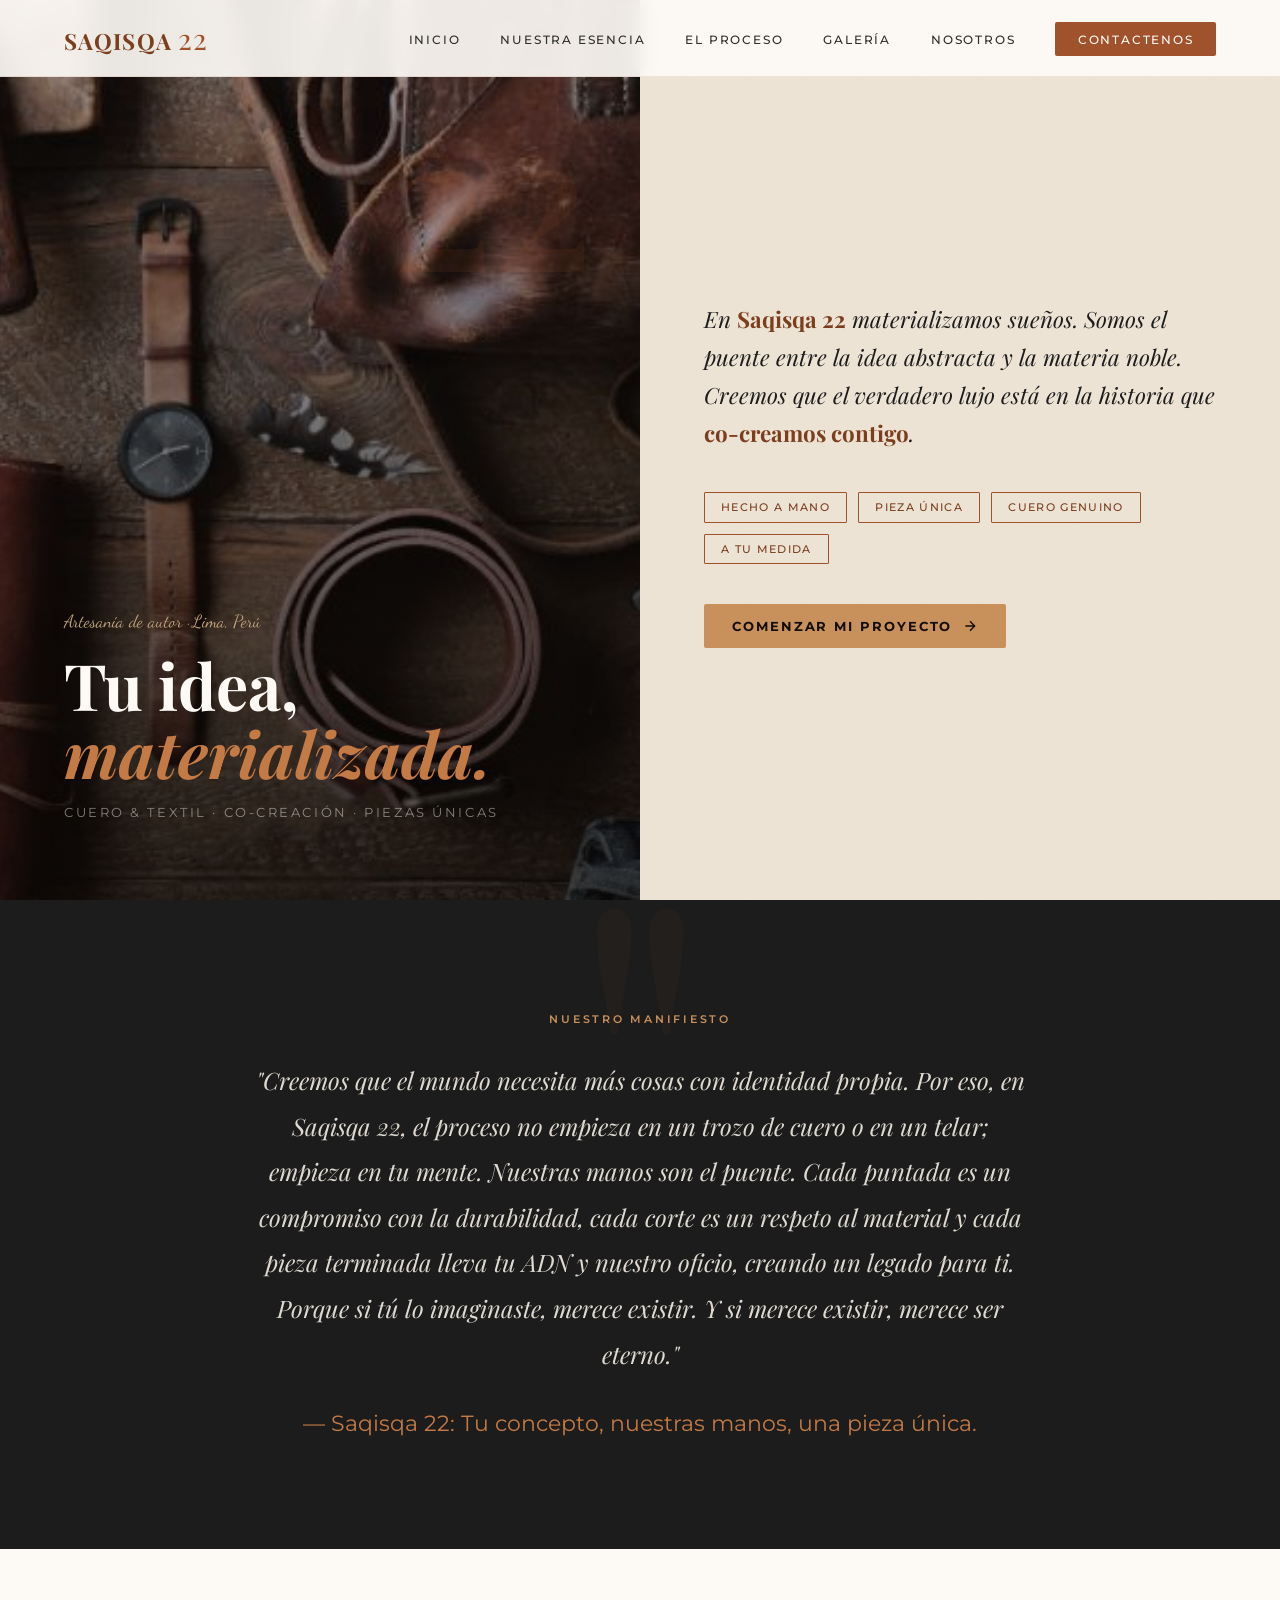
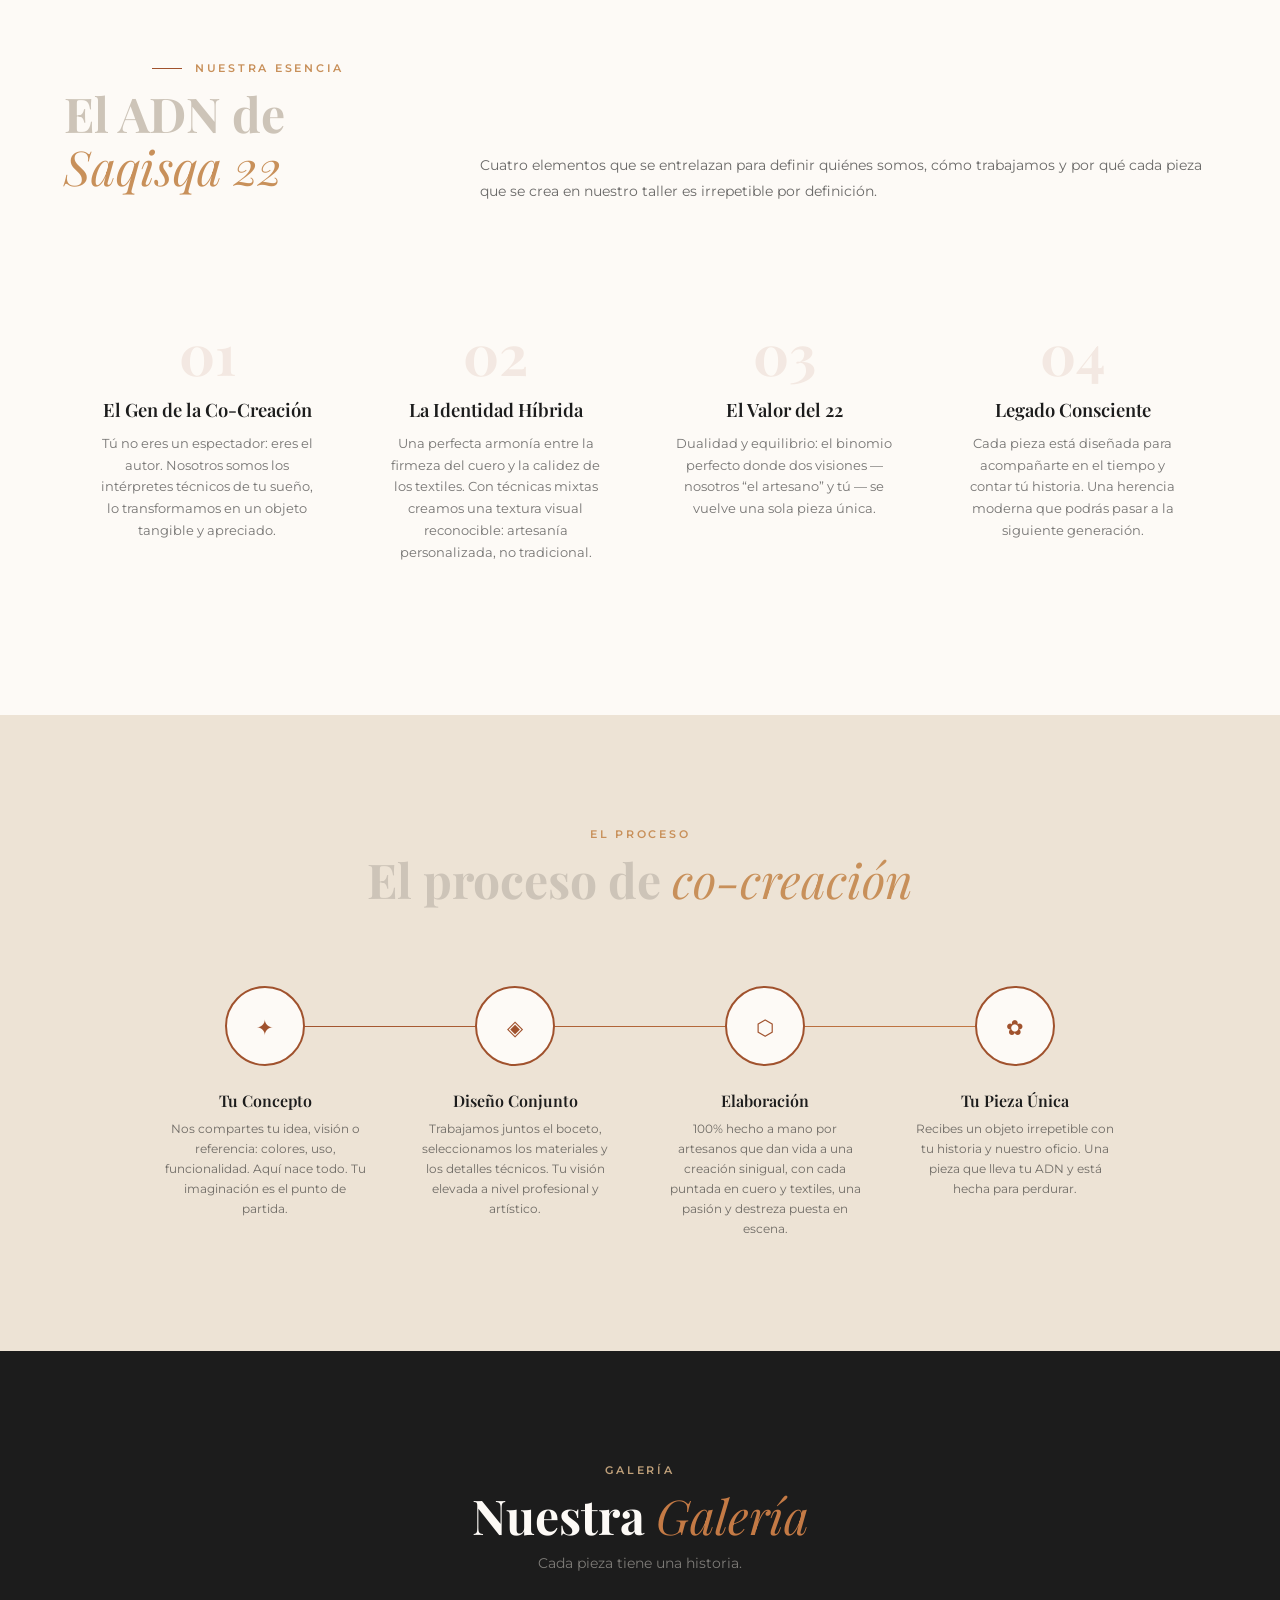
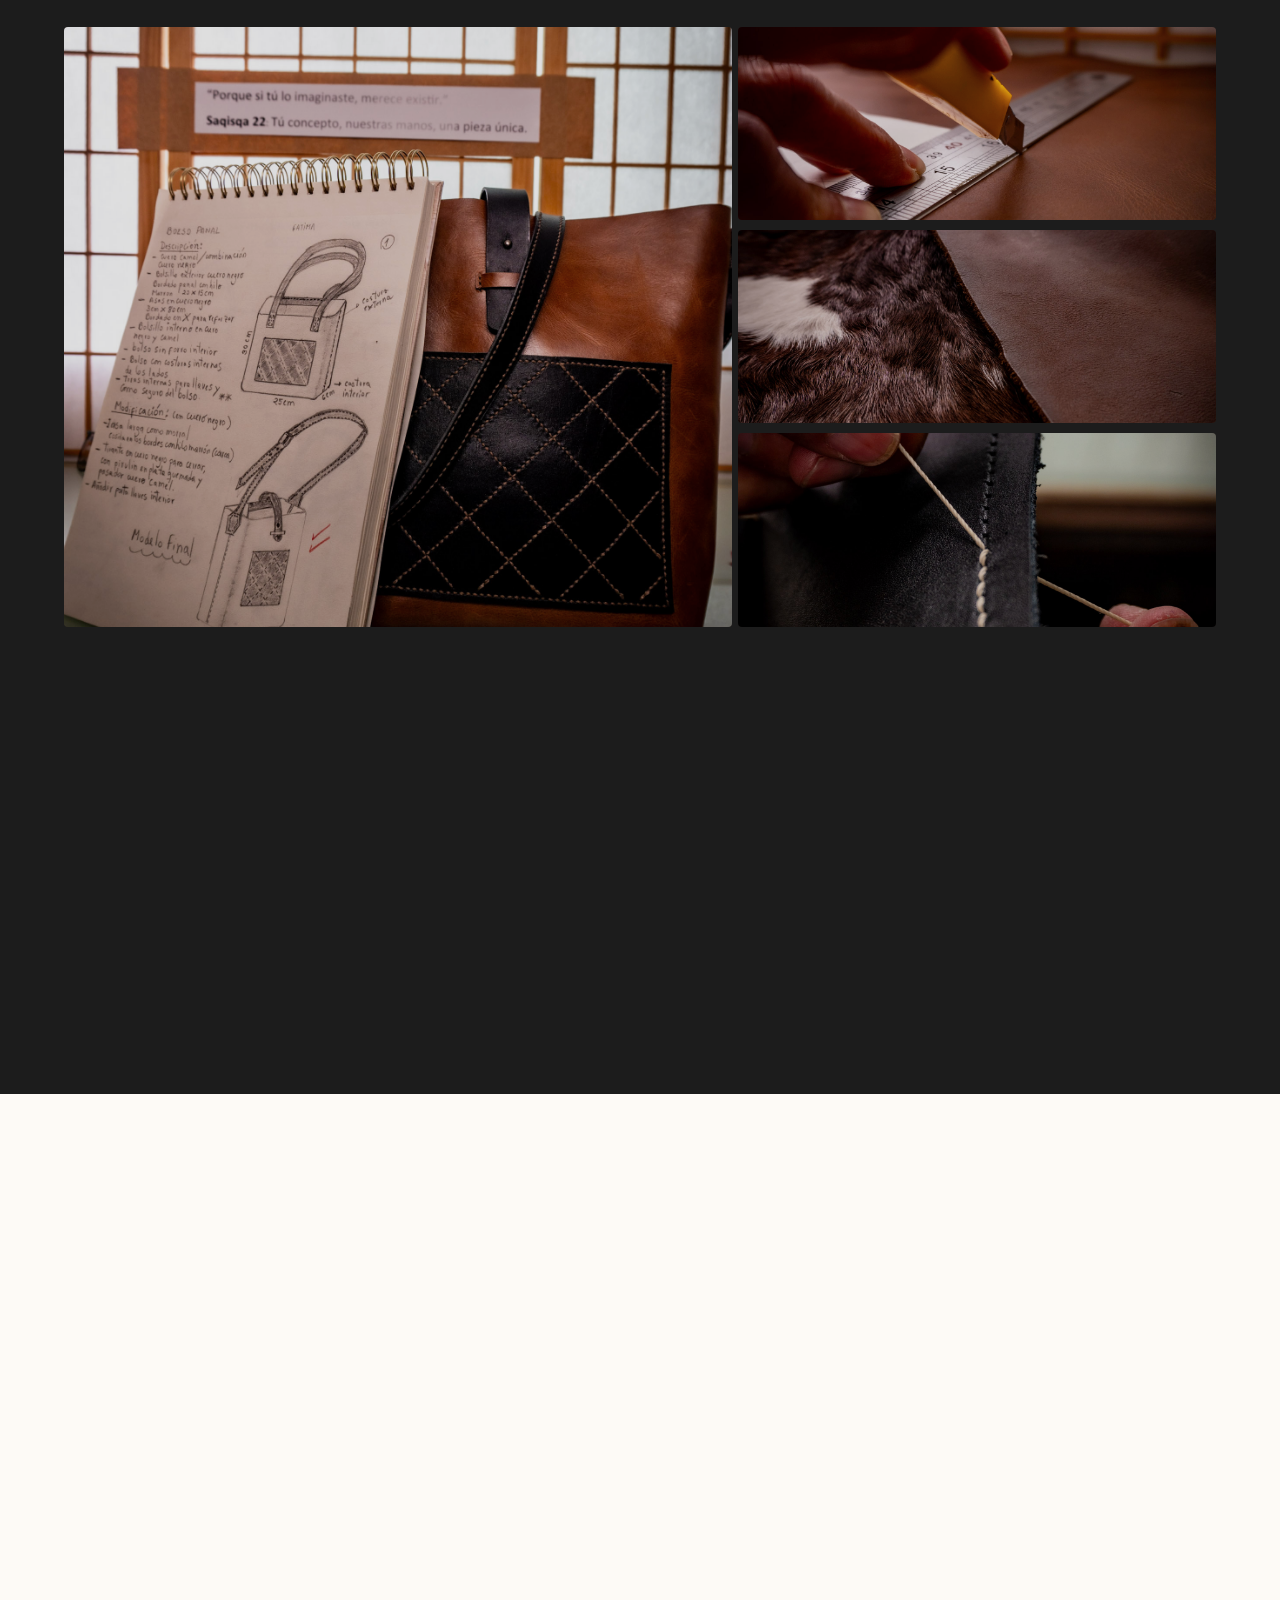
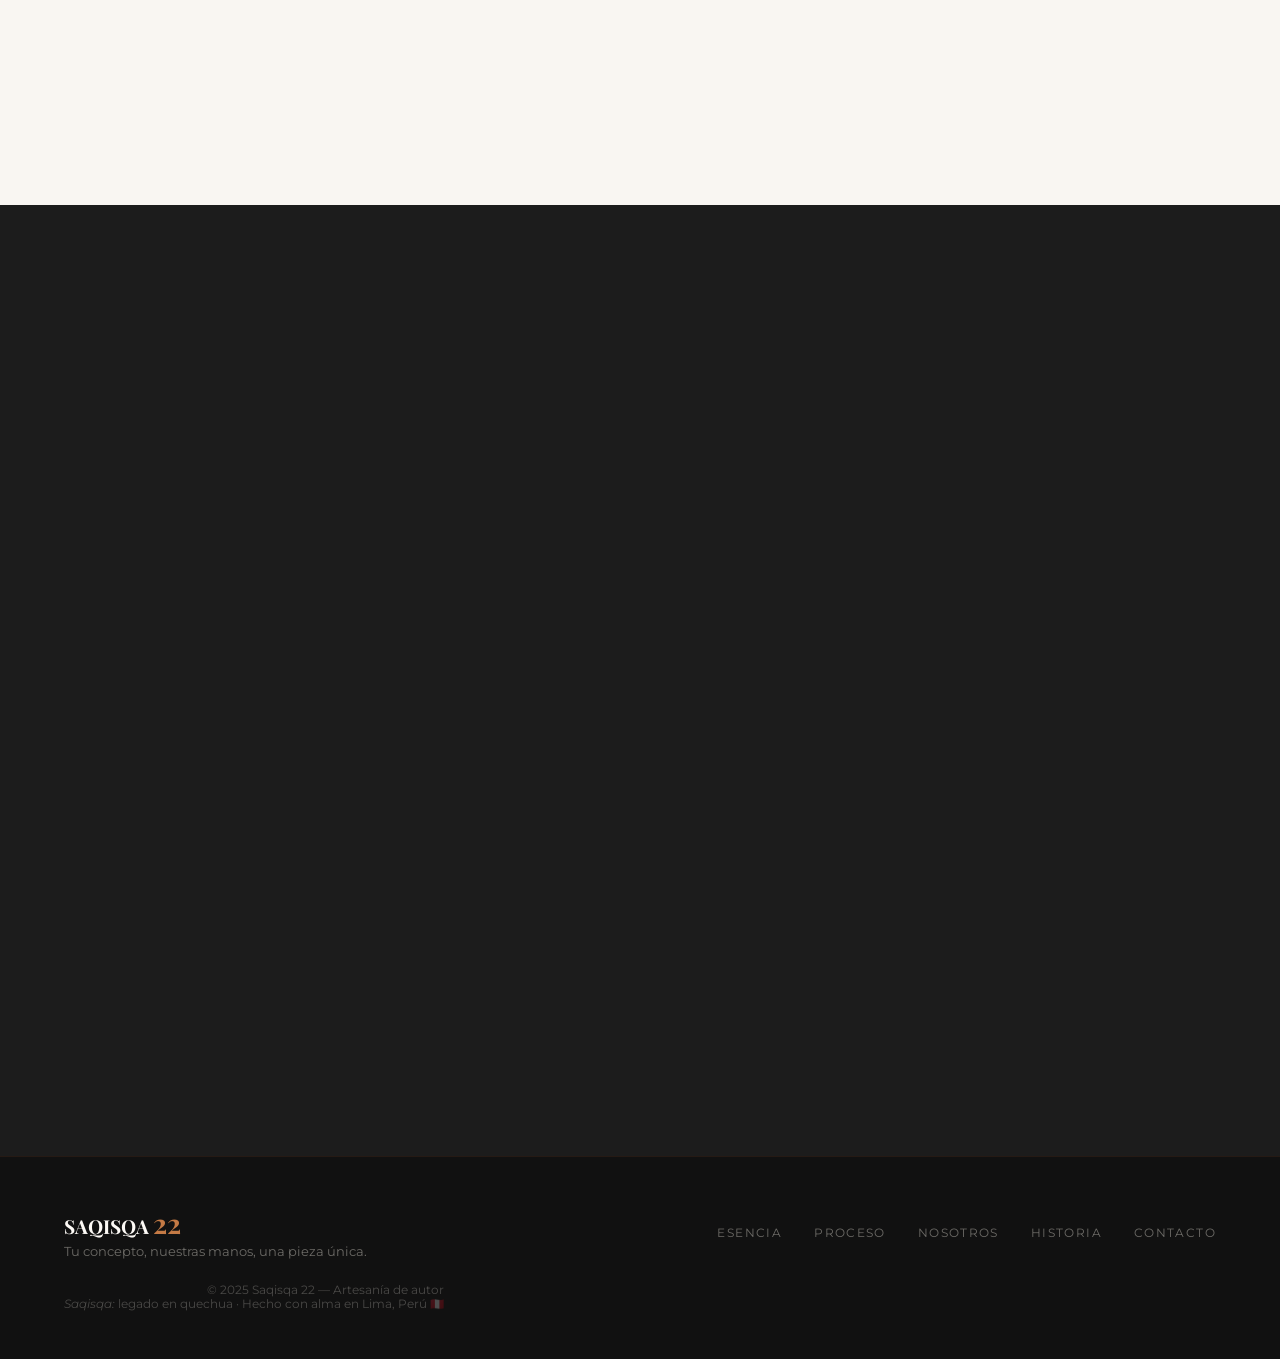
==== commit a7ef6812: "Camabio" ====
--- a/index.html
+++ b/index.html
@@ -431,16 +431,16 @@
     <div class="form-group">
       <label for="tipo">Tipo de pieza</label>
       <select id="tipo" name="tipo">
-        <option value="" disabled selected>Mi Idea</option>
+        <option>Mi Idea</option>
         <option>Bolsos</option>
         <option>Correas</option>
         <option>Billeteras</option>
         <option>Pulseras</option>
         <option>Reconstrucción</option>
-        <option>Mi Idea</option>
+        
       </select>
     </div>
-
+ 
     <div class="form-group">
       <label for="mensaje">Cuéntame tu idea</label>
       <textarea id="mensaje" name="mensaje" placeholder="Describe tu visión: colores, uso, referencias, materiales que te gustan, funcionalidades específicas... No hay límites. Tu imaginación es nuestra materia prima."></textarea>
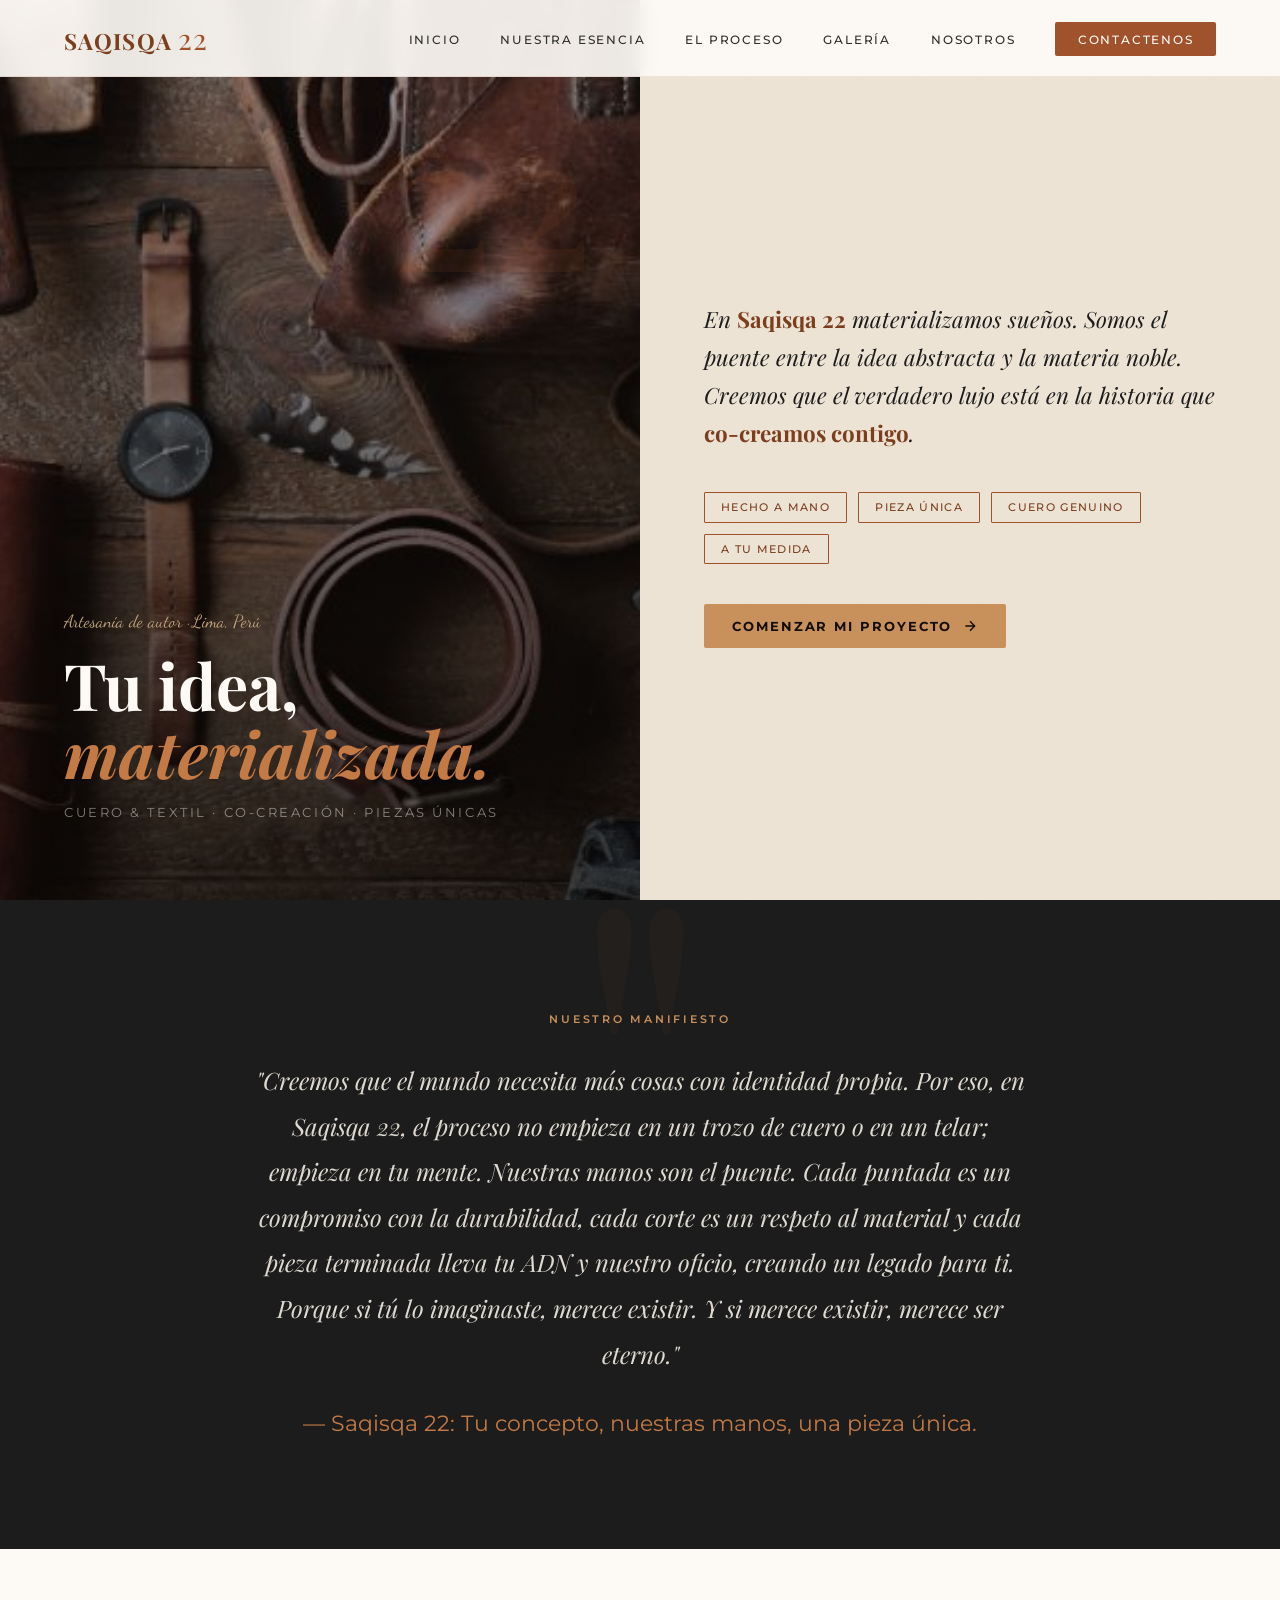
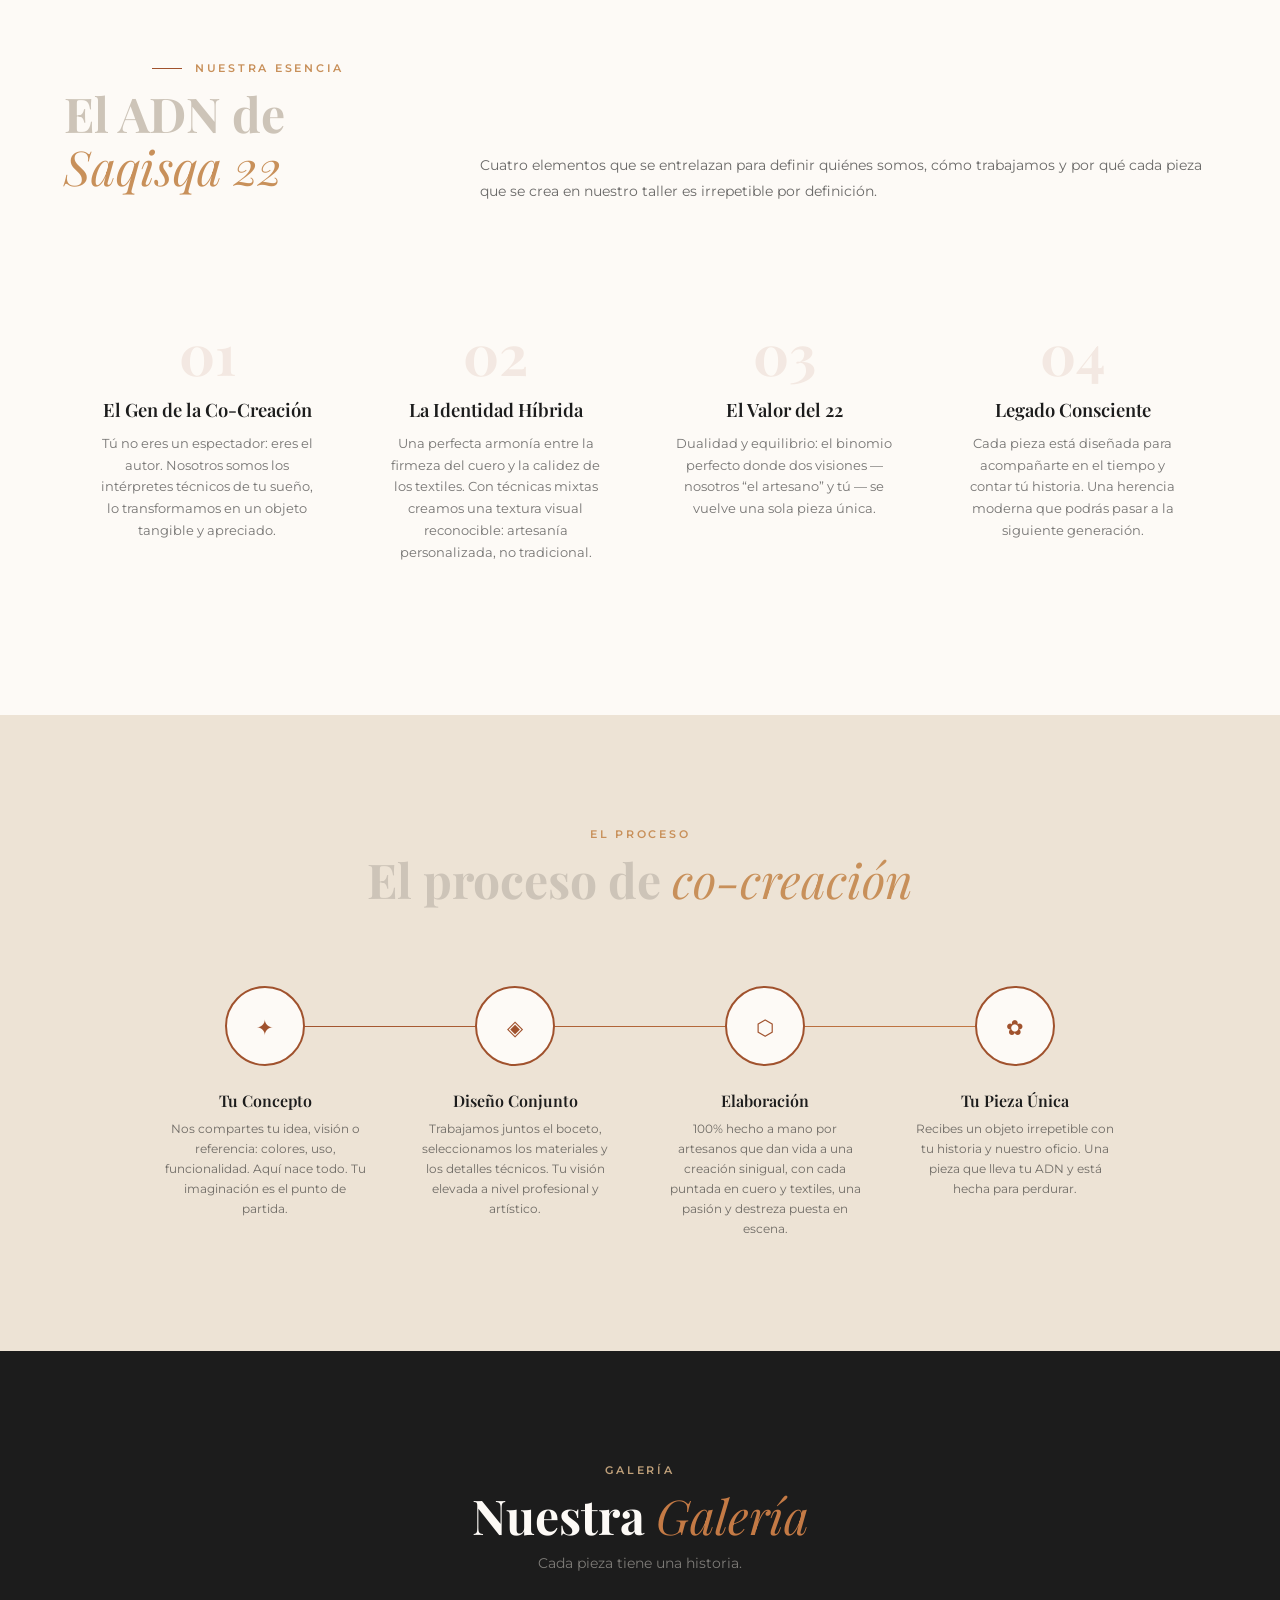
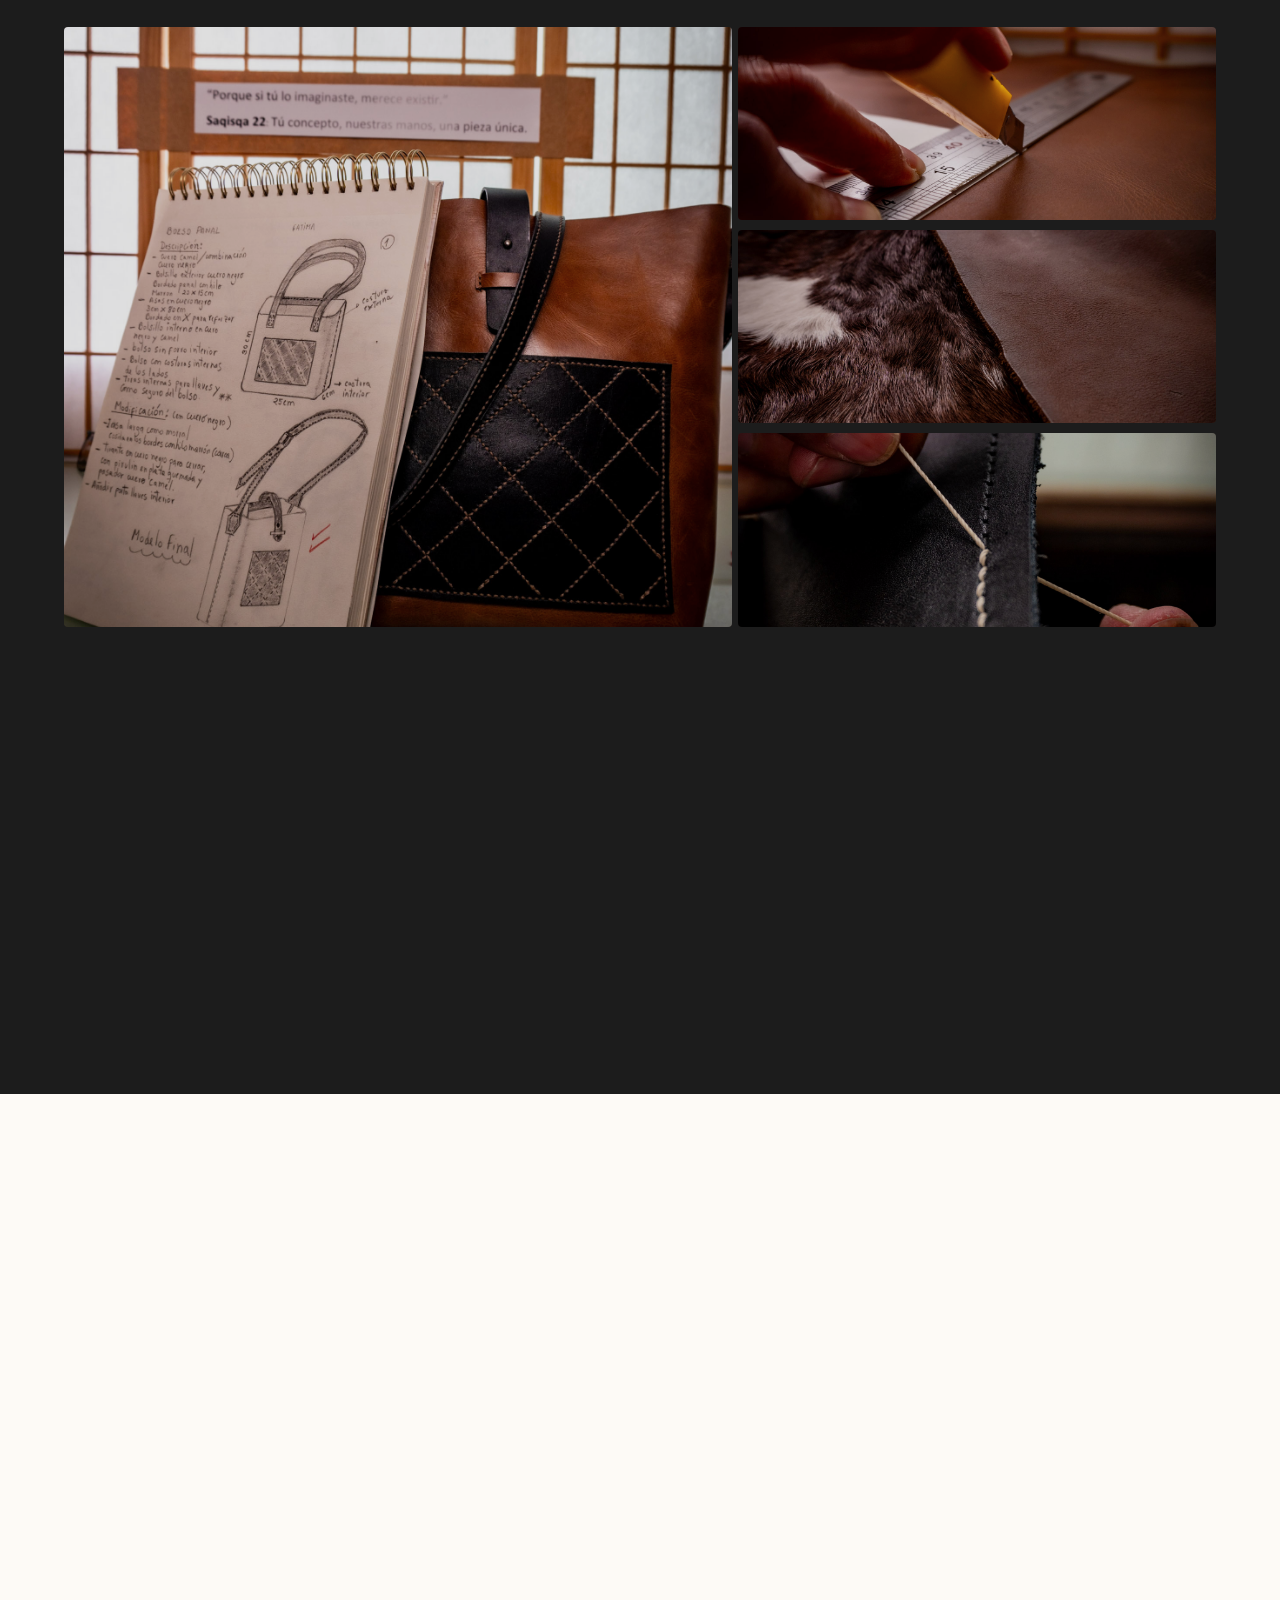
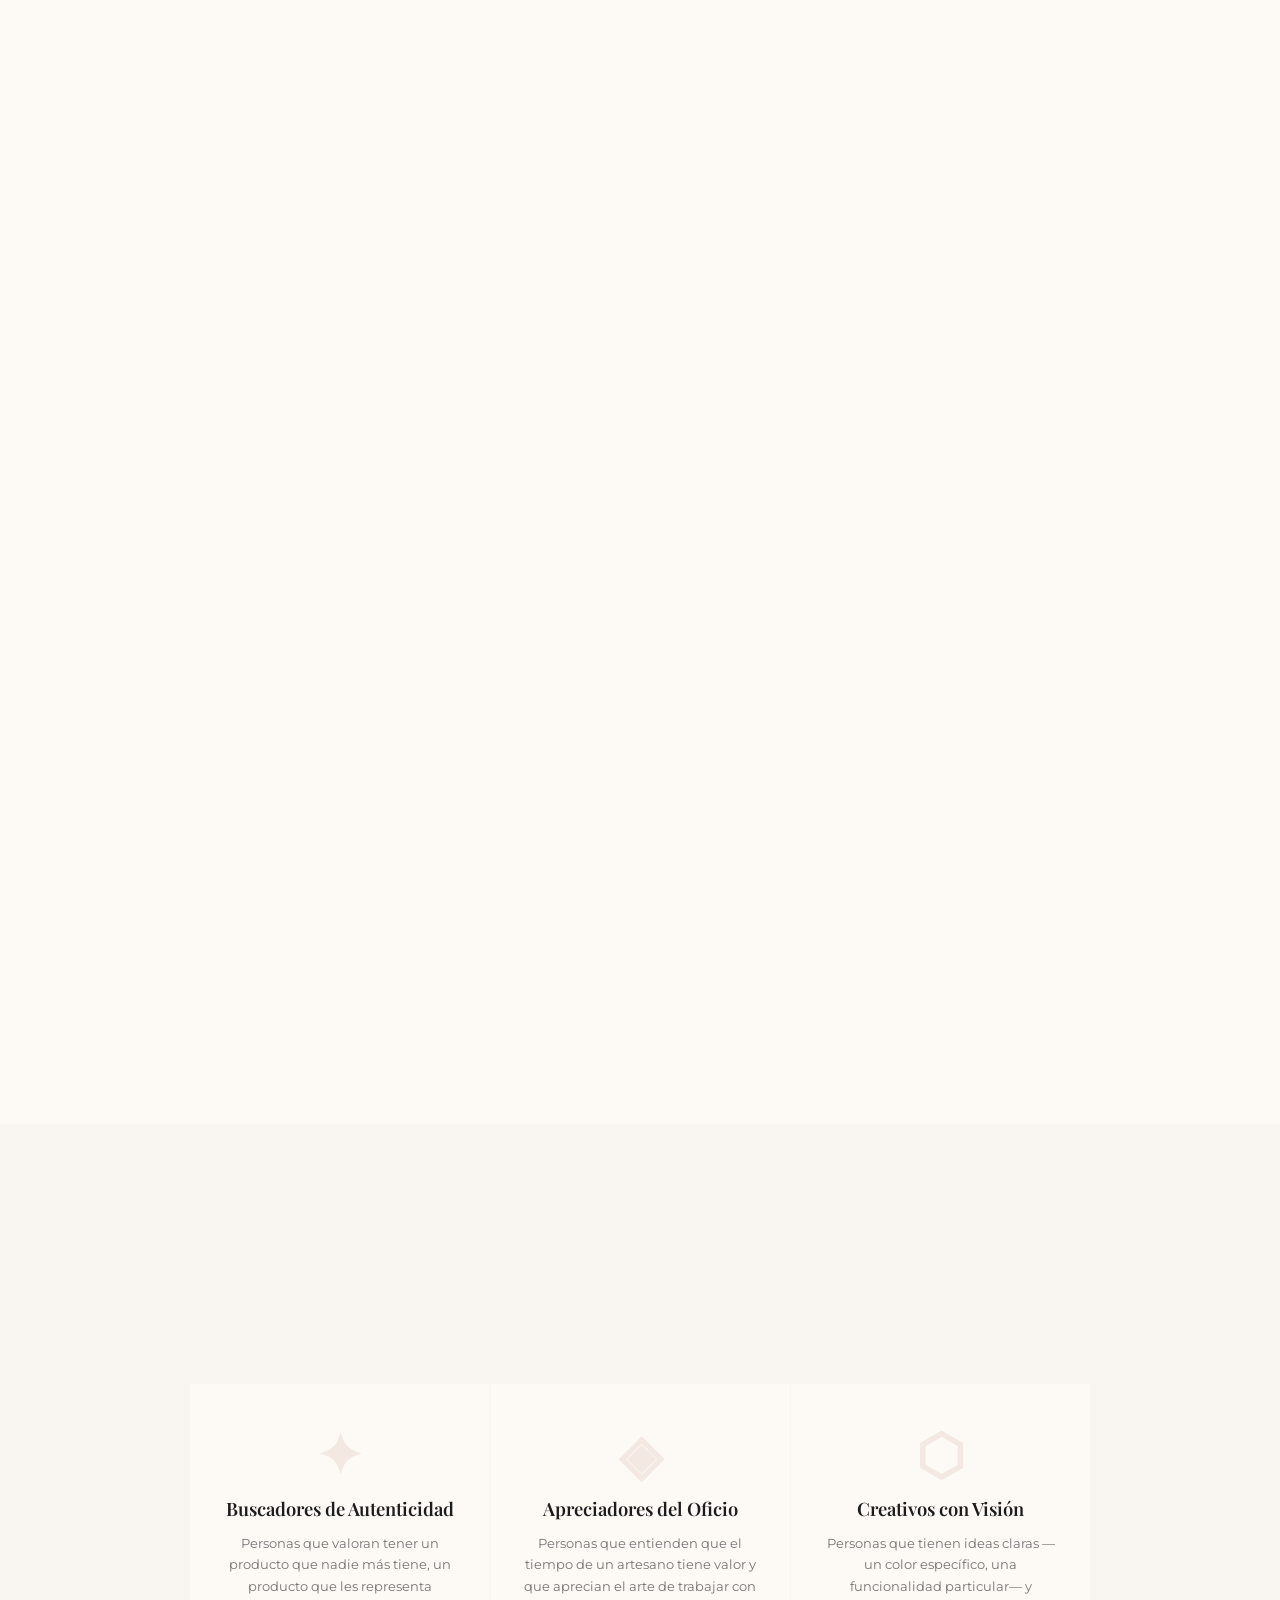
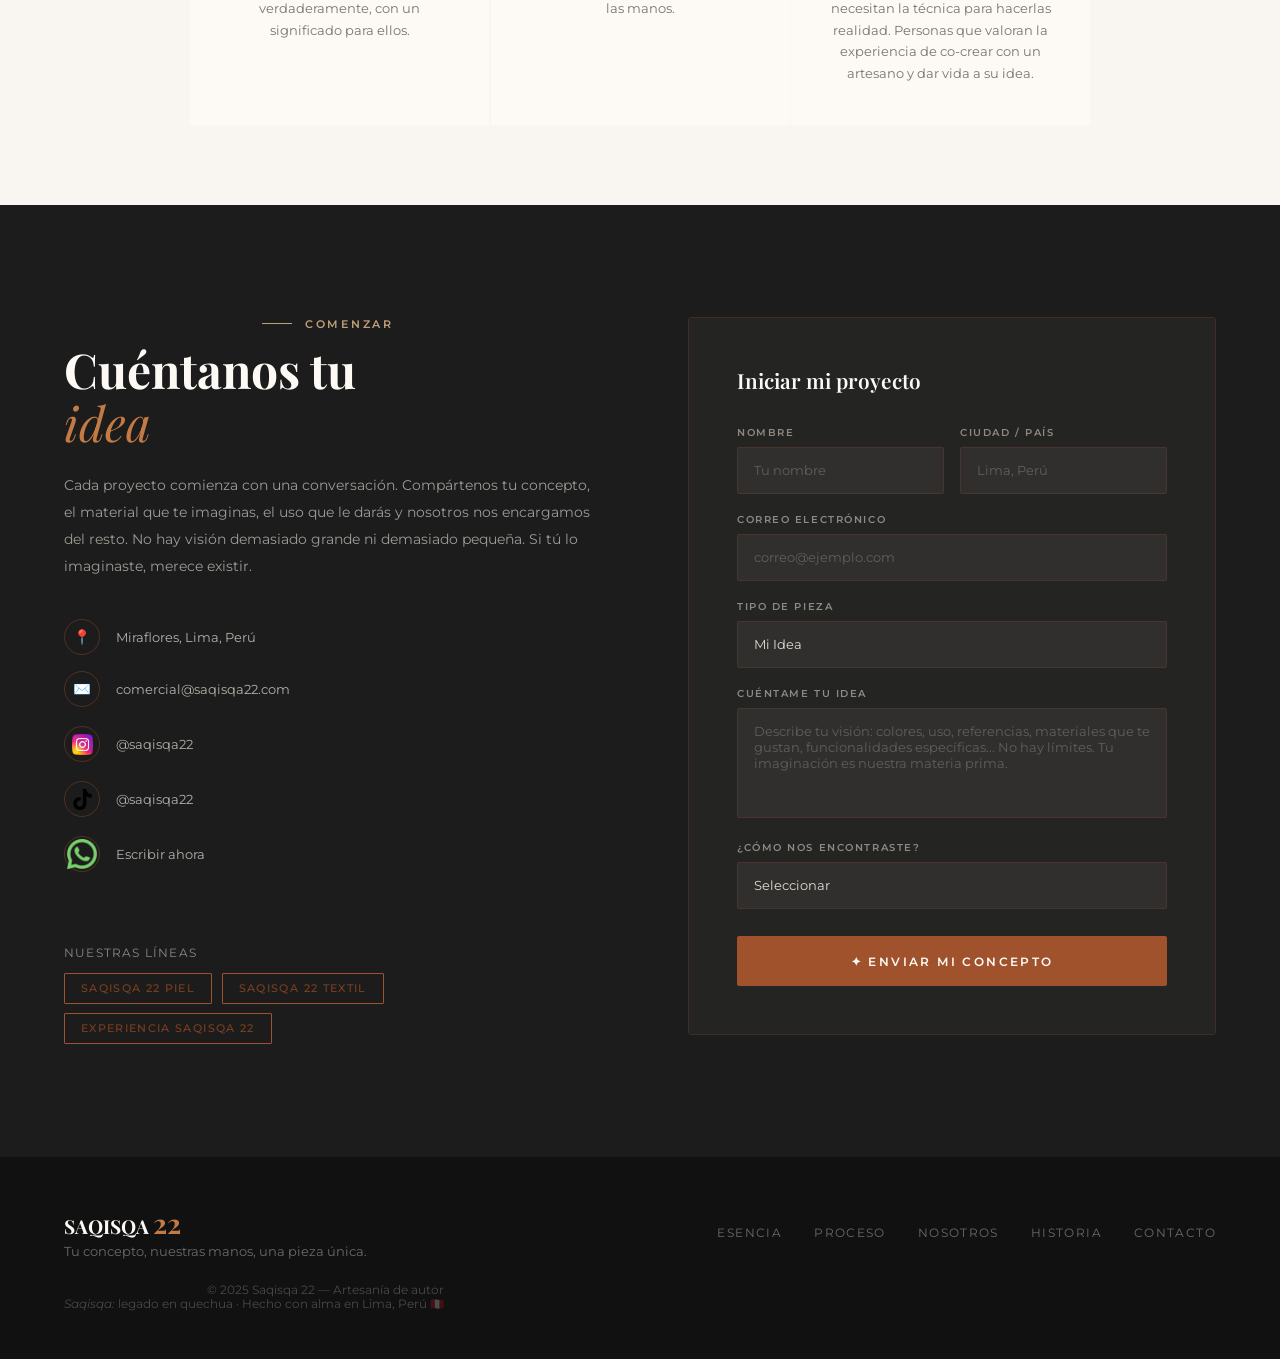
==== commit 6e6974b8: "Camabio" ====
--- a/index.html
+++ b/index.html
@@ -391,7 +391,7 @@
     </div>
     <br>
     <div class="dato">
-      <div class="dato-icon"><img src="whatsapp.png" alt="WhatsApp" style="width: 21px; height: 21px; object-fit: contain;"></div>
+      <div class="dato-icon"><img src="whatsapp.png" alt="WhatsApp" style="width: 30px; height: 30px; object-fit: contain;"></div>
       <a href="https://wa.me/51982675563" target="_blank" style="color: inherit; text-decoration: none;">Escribir ahora</a>
     </div>
 
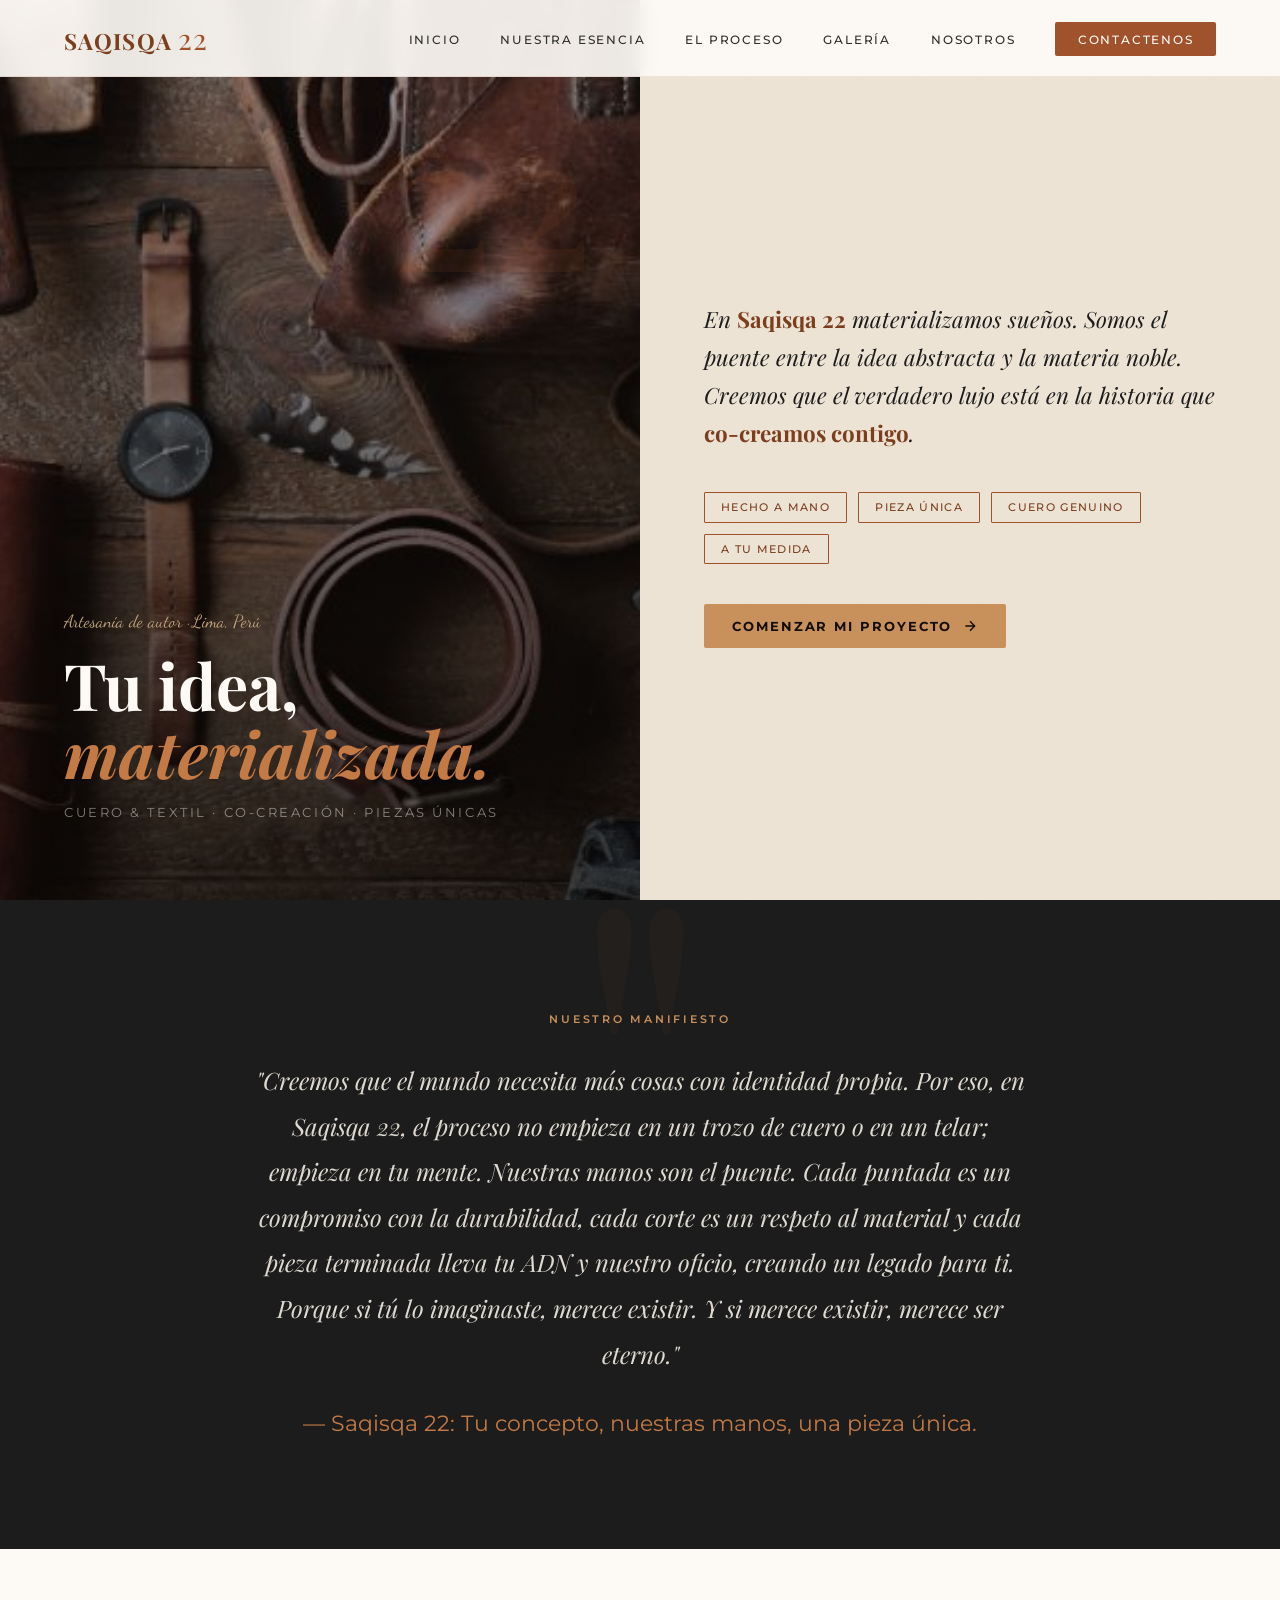
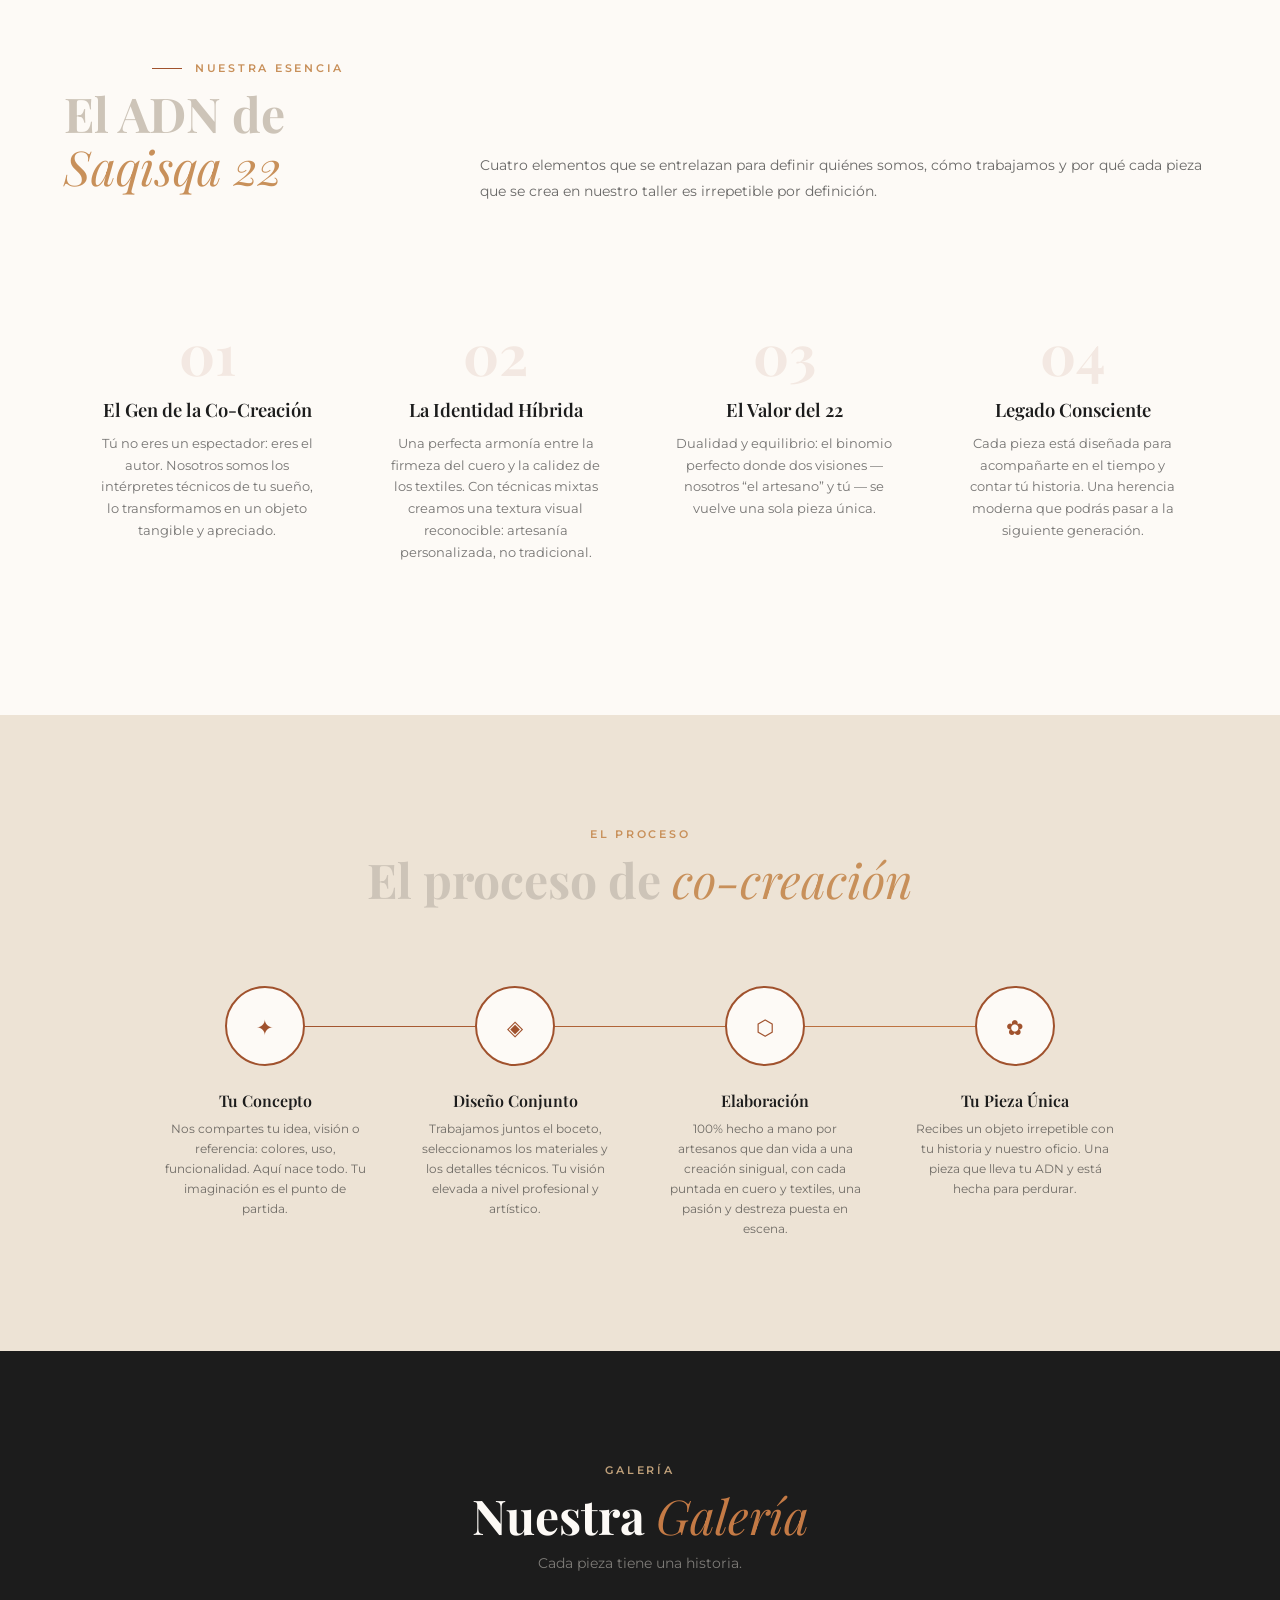
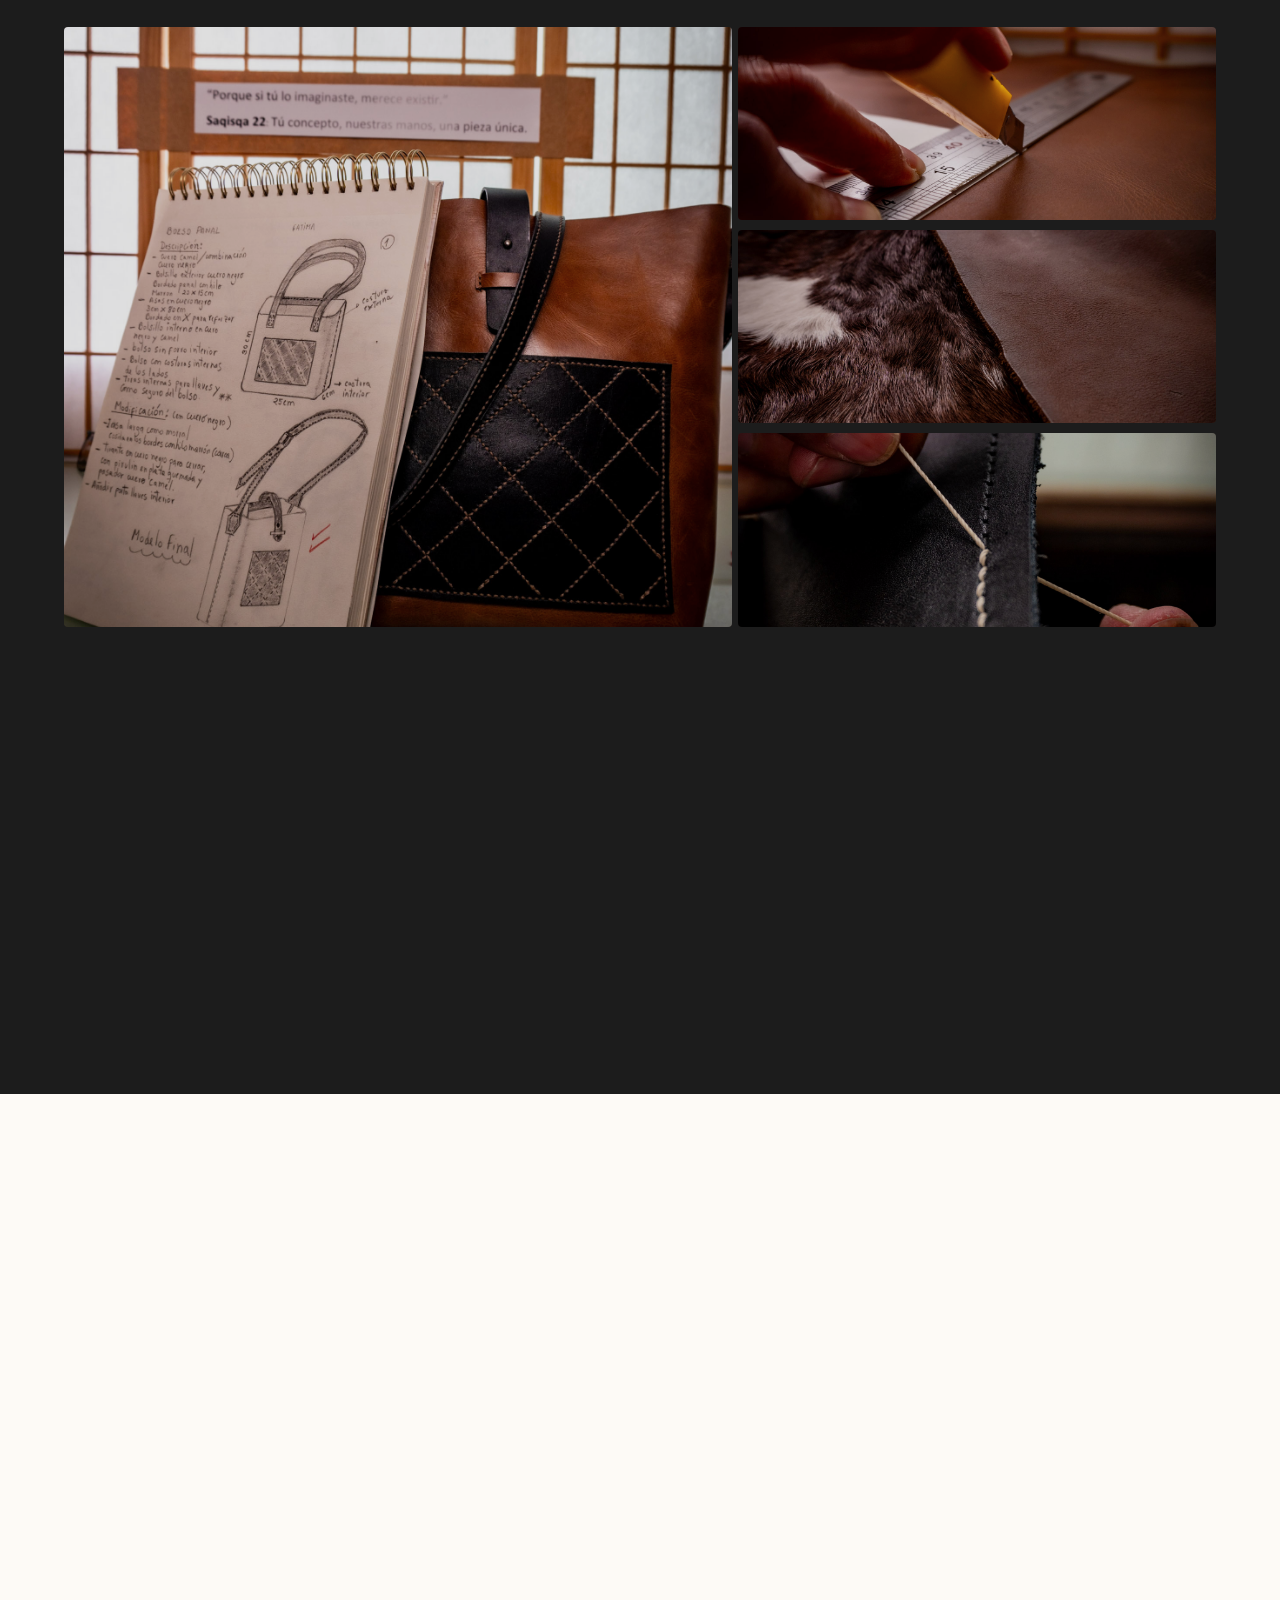
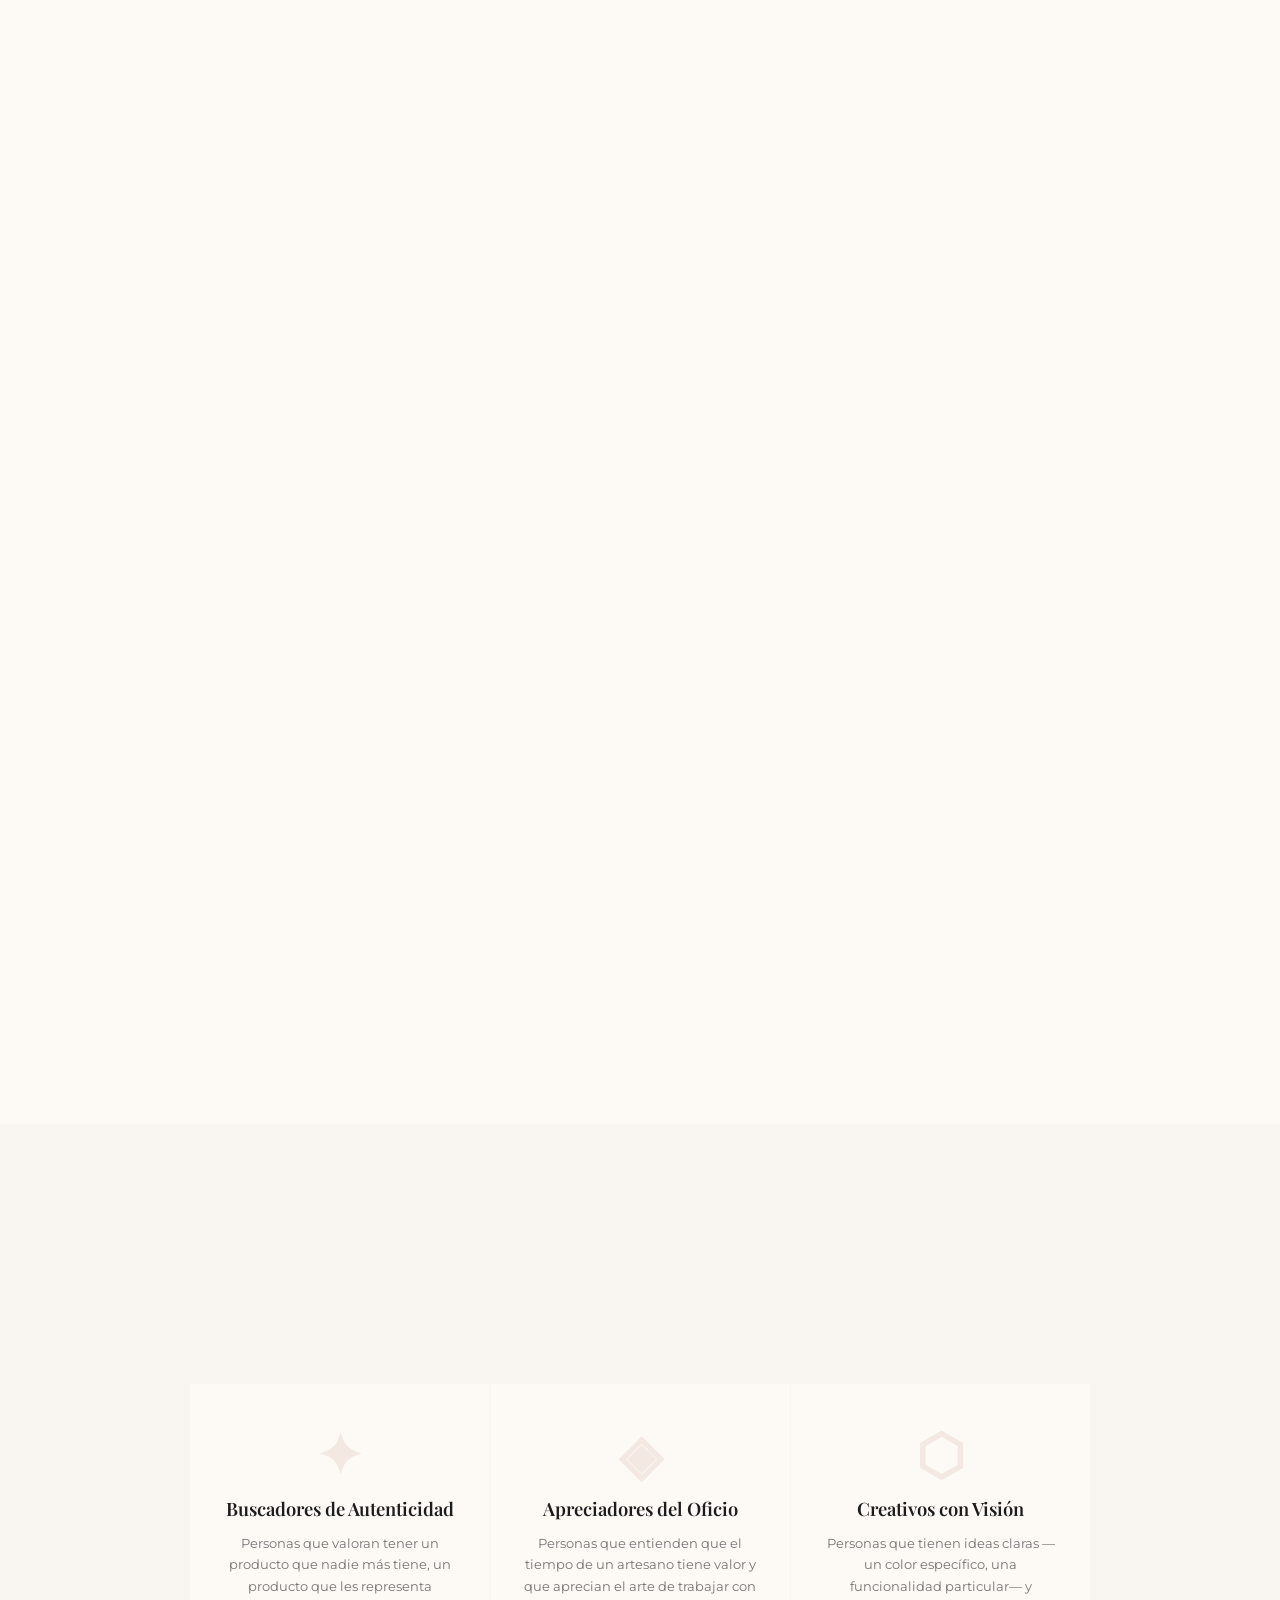
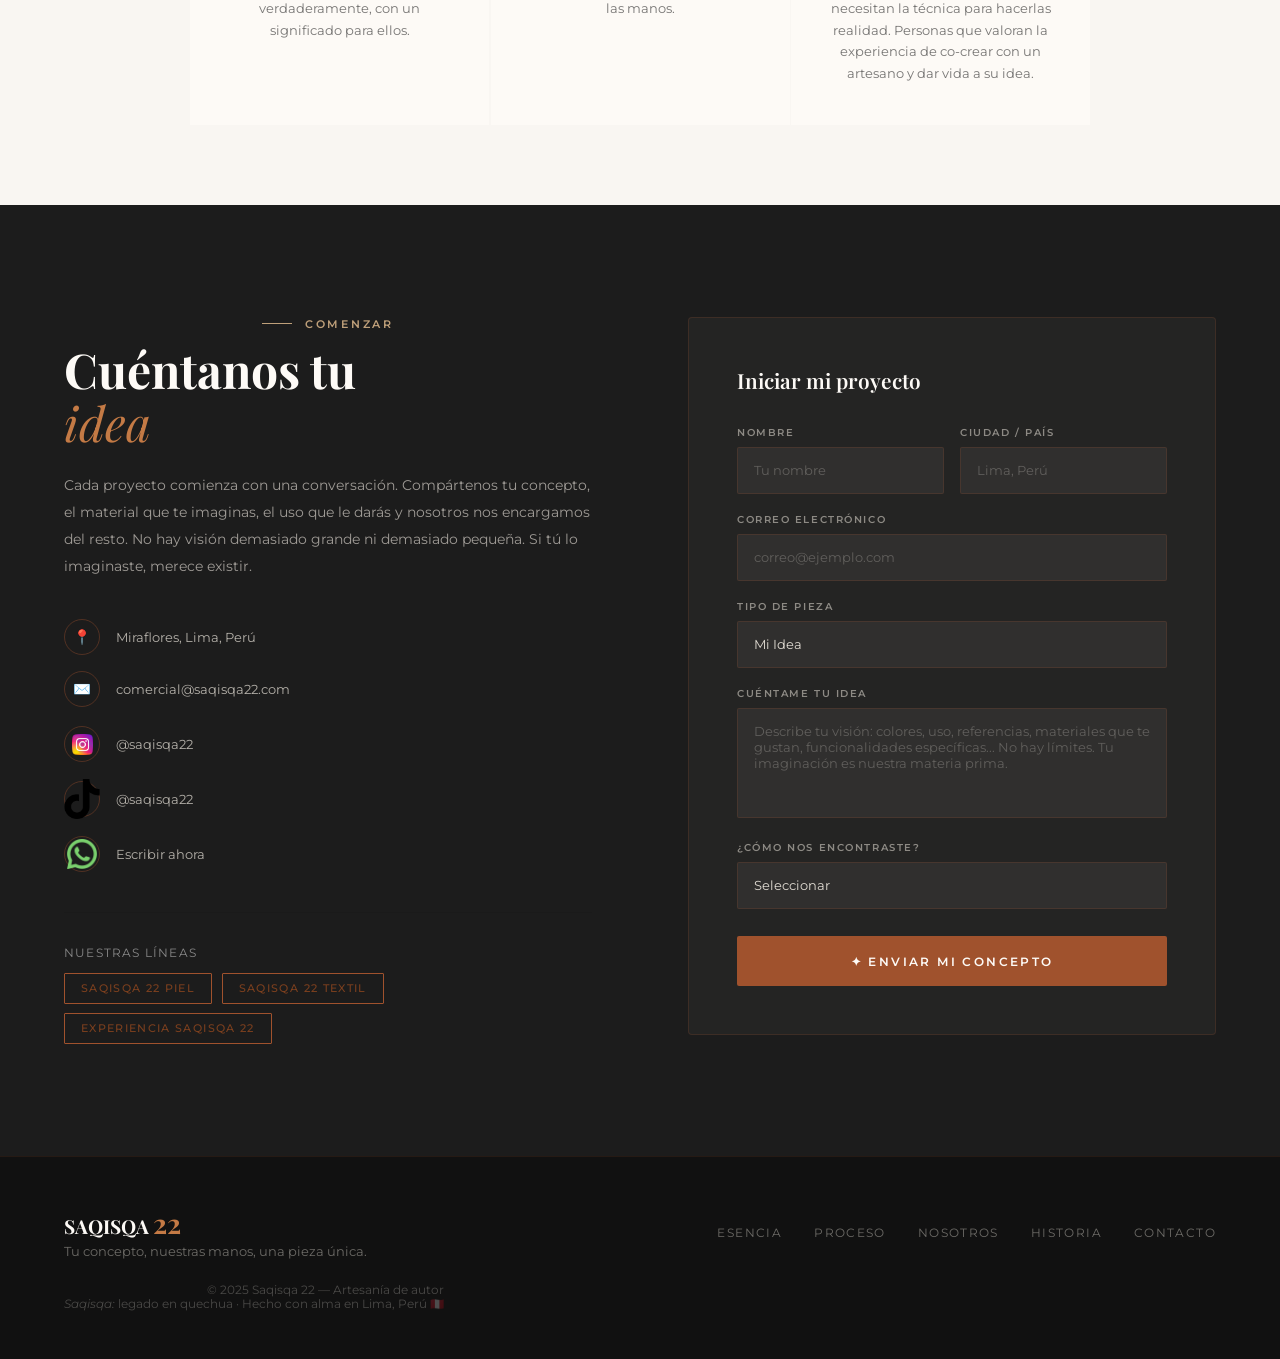
==== commit 9c75b436: "Camabio" ====
--- a/index.html
+++ b/index.html
@@ -386,7 +386,7 @@
     </div>
     <br>
     <div class="dato">
-      <div class="dato-icon"><img src="tik-tok.png" alt="TikTok" style="width: 21px; height: 21px; object-fit: contain;"></div>
+      <div class="dato-icon"><img src="tik-tok.png" alt="TikTok" style="width: 40px; height: 40px; object-fit: contain;"></div>
       <a href="https://tiktok.com/@saqisqa22" target="_blank" style="color: inherit; text-decoration: none;">@saqisqa22</a>
     </div>
     <br>
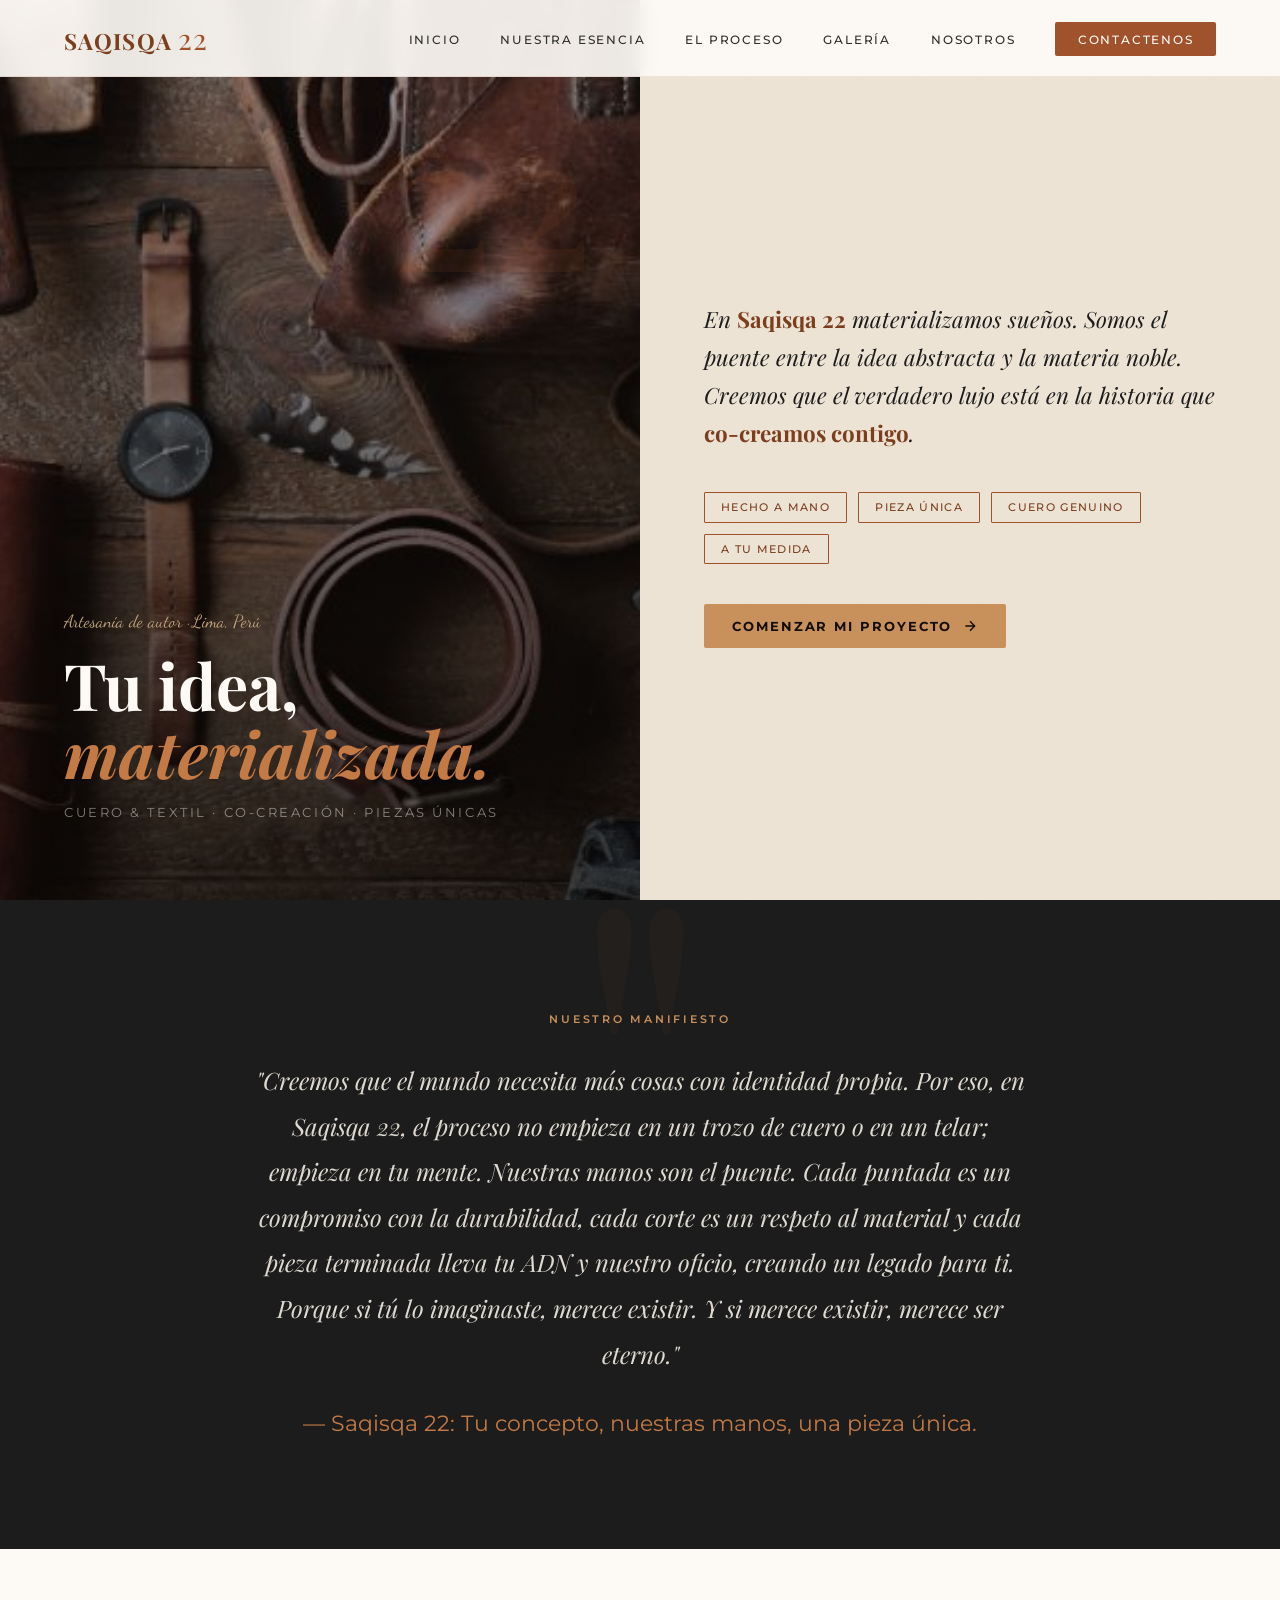
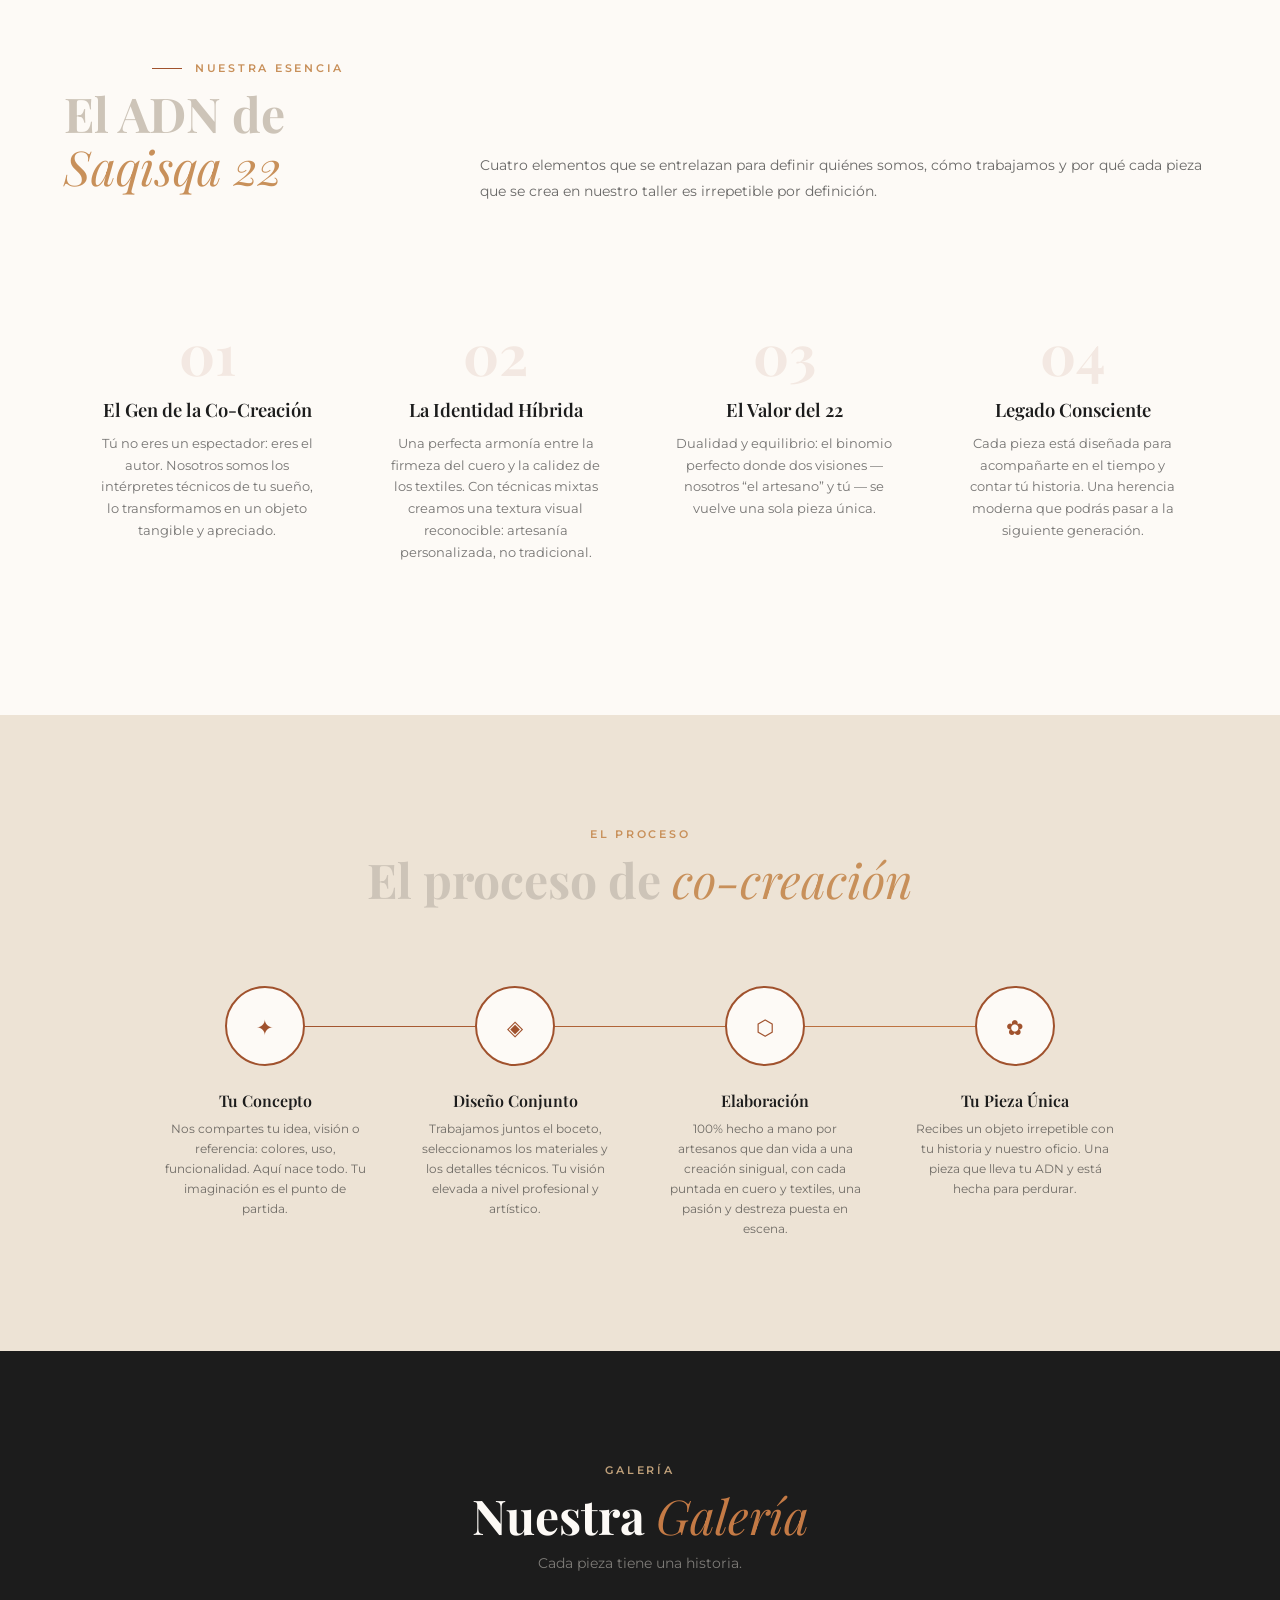
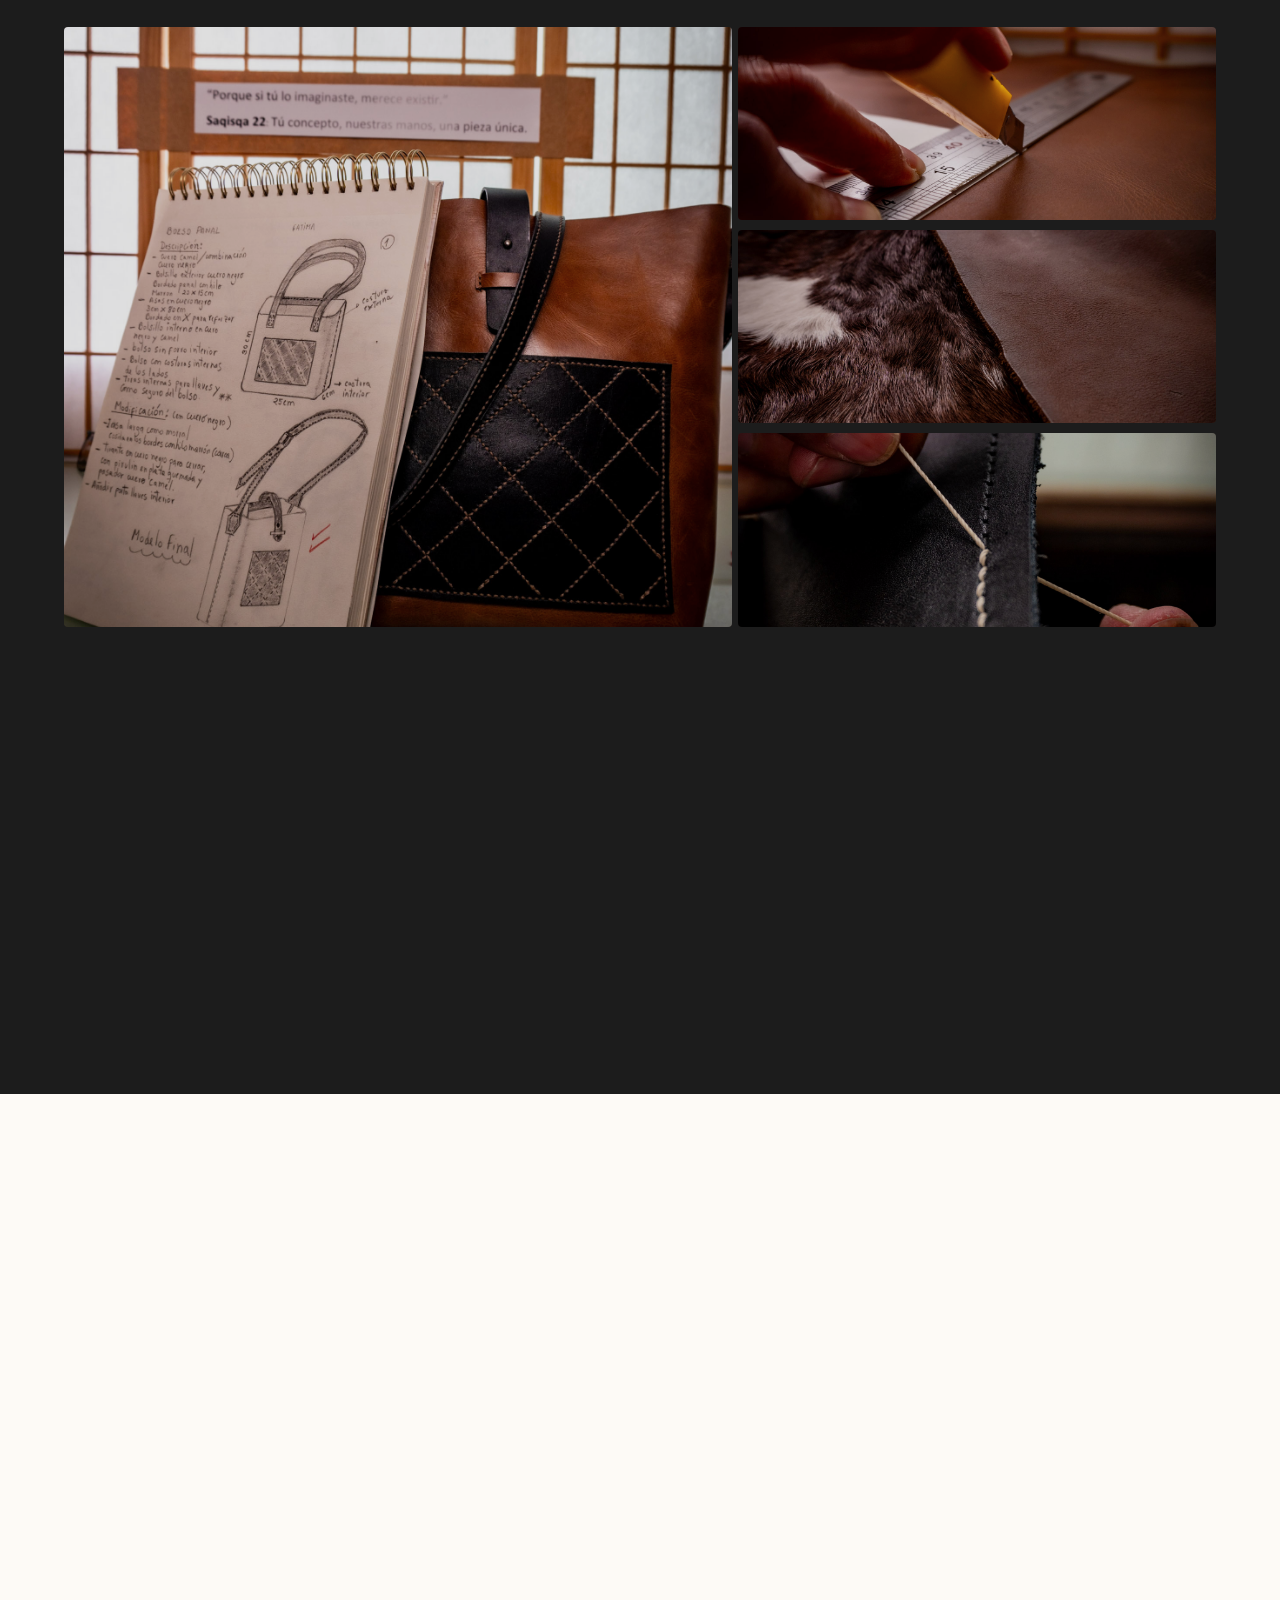
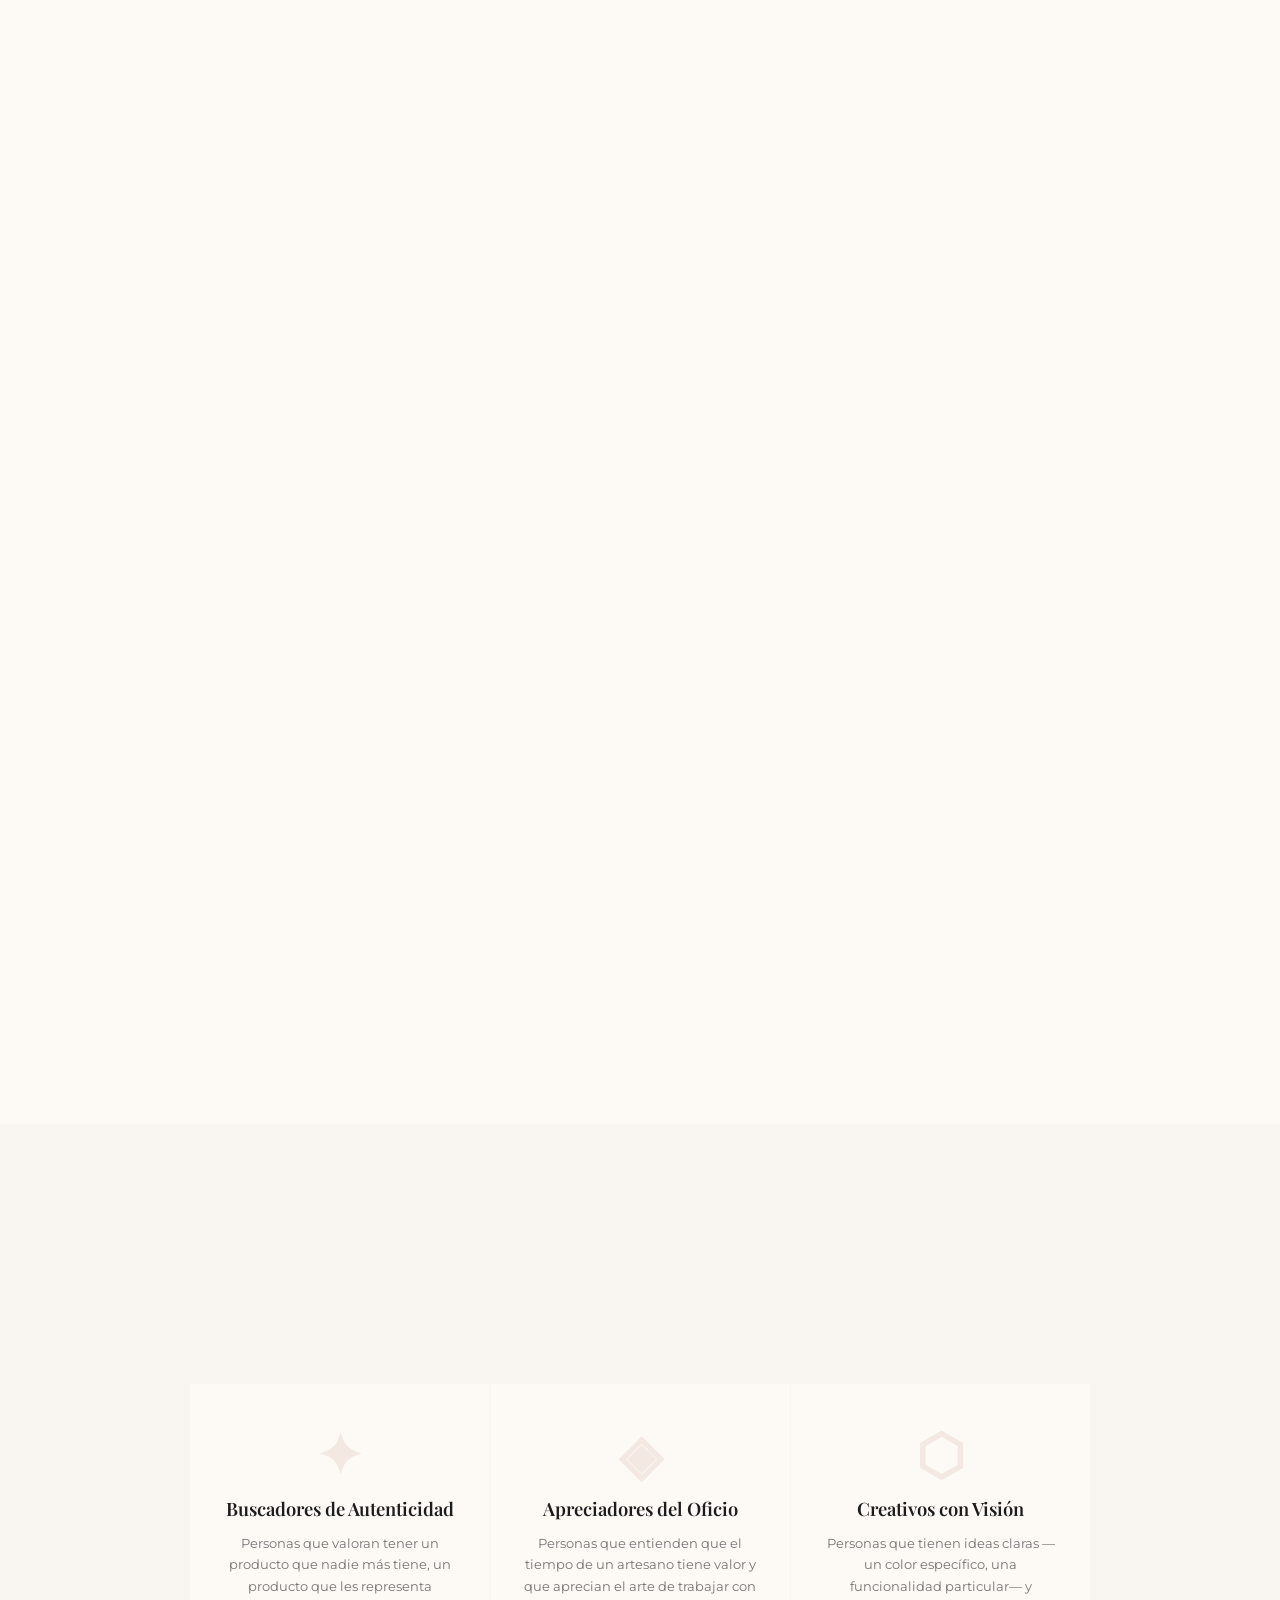
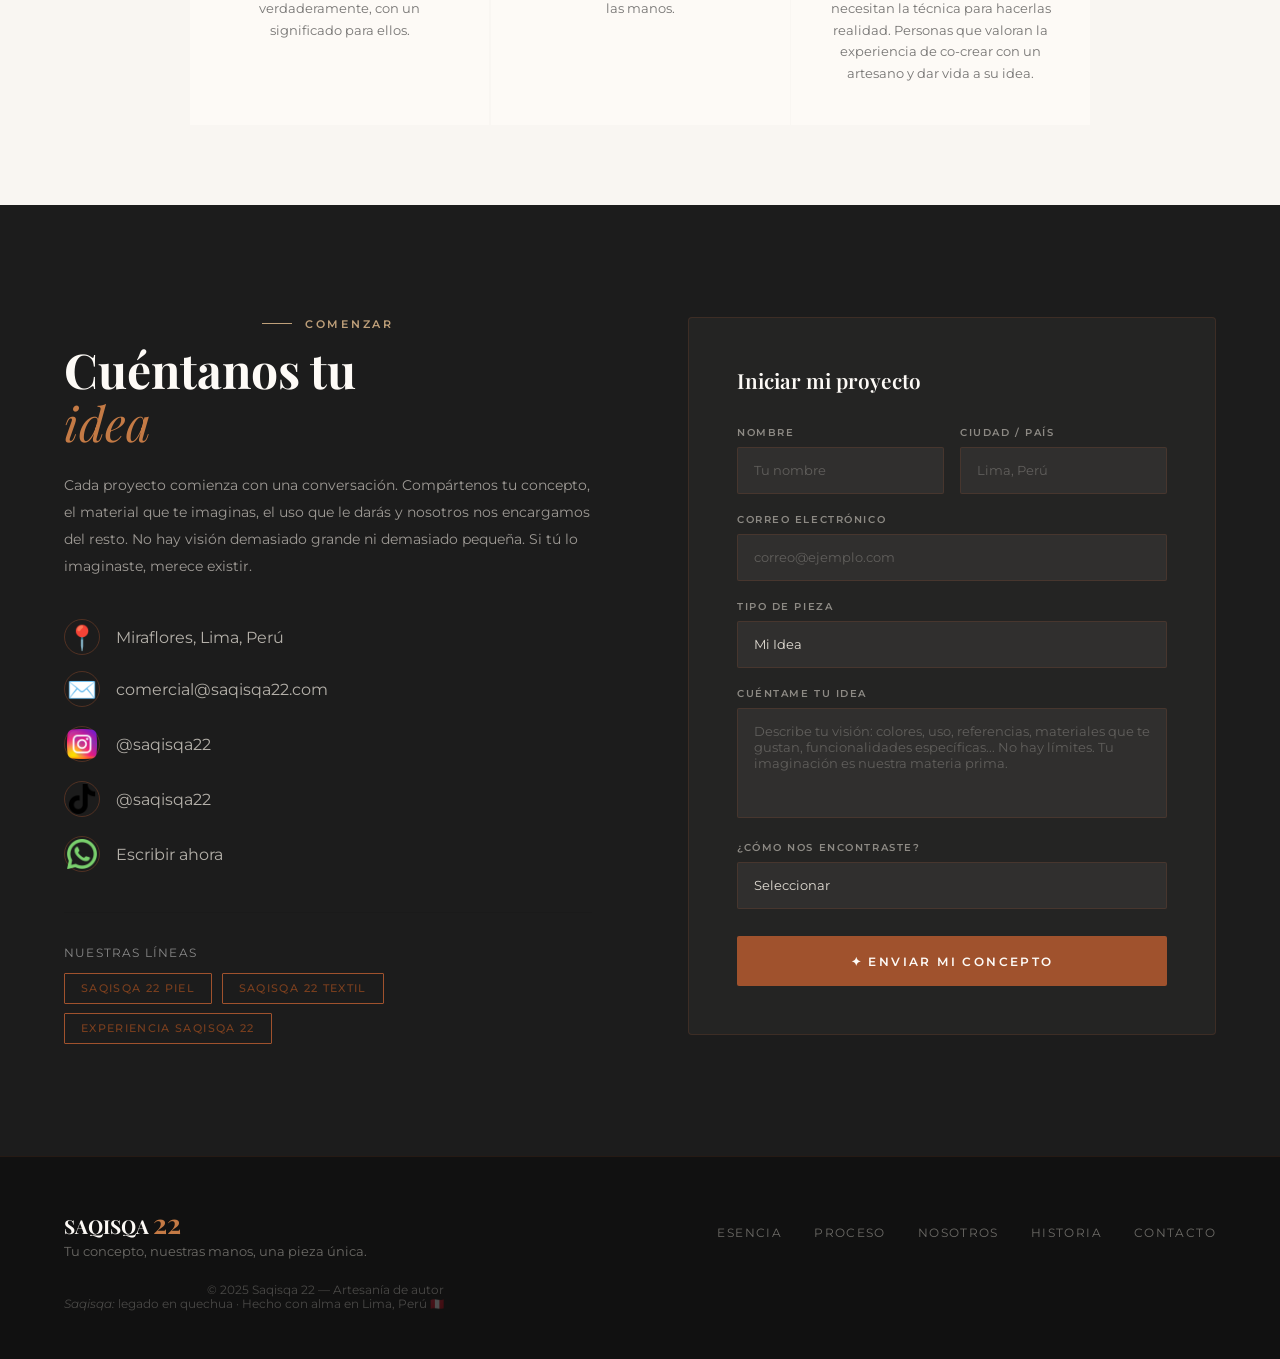
==== commit 4aee9acb: "Camabio" ====
--- a/index.html
+++ b/index.html
@@ -381,12 +381,12 @@
     <br>
 
     <div class="dato">
-      <div class="dato-icon"><img src="instagram.png" alt="Instagram" style="width: 21px; height: 21px; object-fit: contain;"></div>
+      <div class="dato-icon"><img src="instagram.png" alt="Instagram" style="width: 30px; height: 30px; object-fit: contain;"></div>
        <a href="https://instagram.com/saqisqa22" target="_blank" style="color: inherit; text-decoration: none;">@saqisqa22</a>
     </div>
     <br>
     <div class="dato">
-      <div class="dato-icon"><img src="tik-tok.png" alt="TikTok" style="width: 40px; height: 40px; object-fit: contain;"></div>
+      <div class="dato-icon"><img src="tik-tok.png" alt="TikTok" style="width: 30px; height: 30px; object-fit: contain;"></div>
       <a href="https://tiktok.com/@saqisqa22" target="_blank" style="color: inherit; text-decoration: none;">@saqisqa22</a>
     </div>
     <br>
--- a/style.css
+++ b/style.css
@@ -977,7 +977,7 @@
   display: flex;
   align-items: center;
   gap: 1rem;
-  font-size: 0.82rem;
+  font-size: 1rem;
   color: rgba(245,239,230,0.7);
 }
 
@@ -988,7 +988,7 @@
   display: flex;
   align-items: center;
   justify-content: center;
-  font-size: 0.9rem;
+  font-size: 1.5rem;
   flex-shrink: 0;
   color: var(--cognac-light);
 }
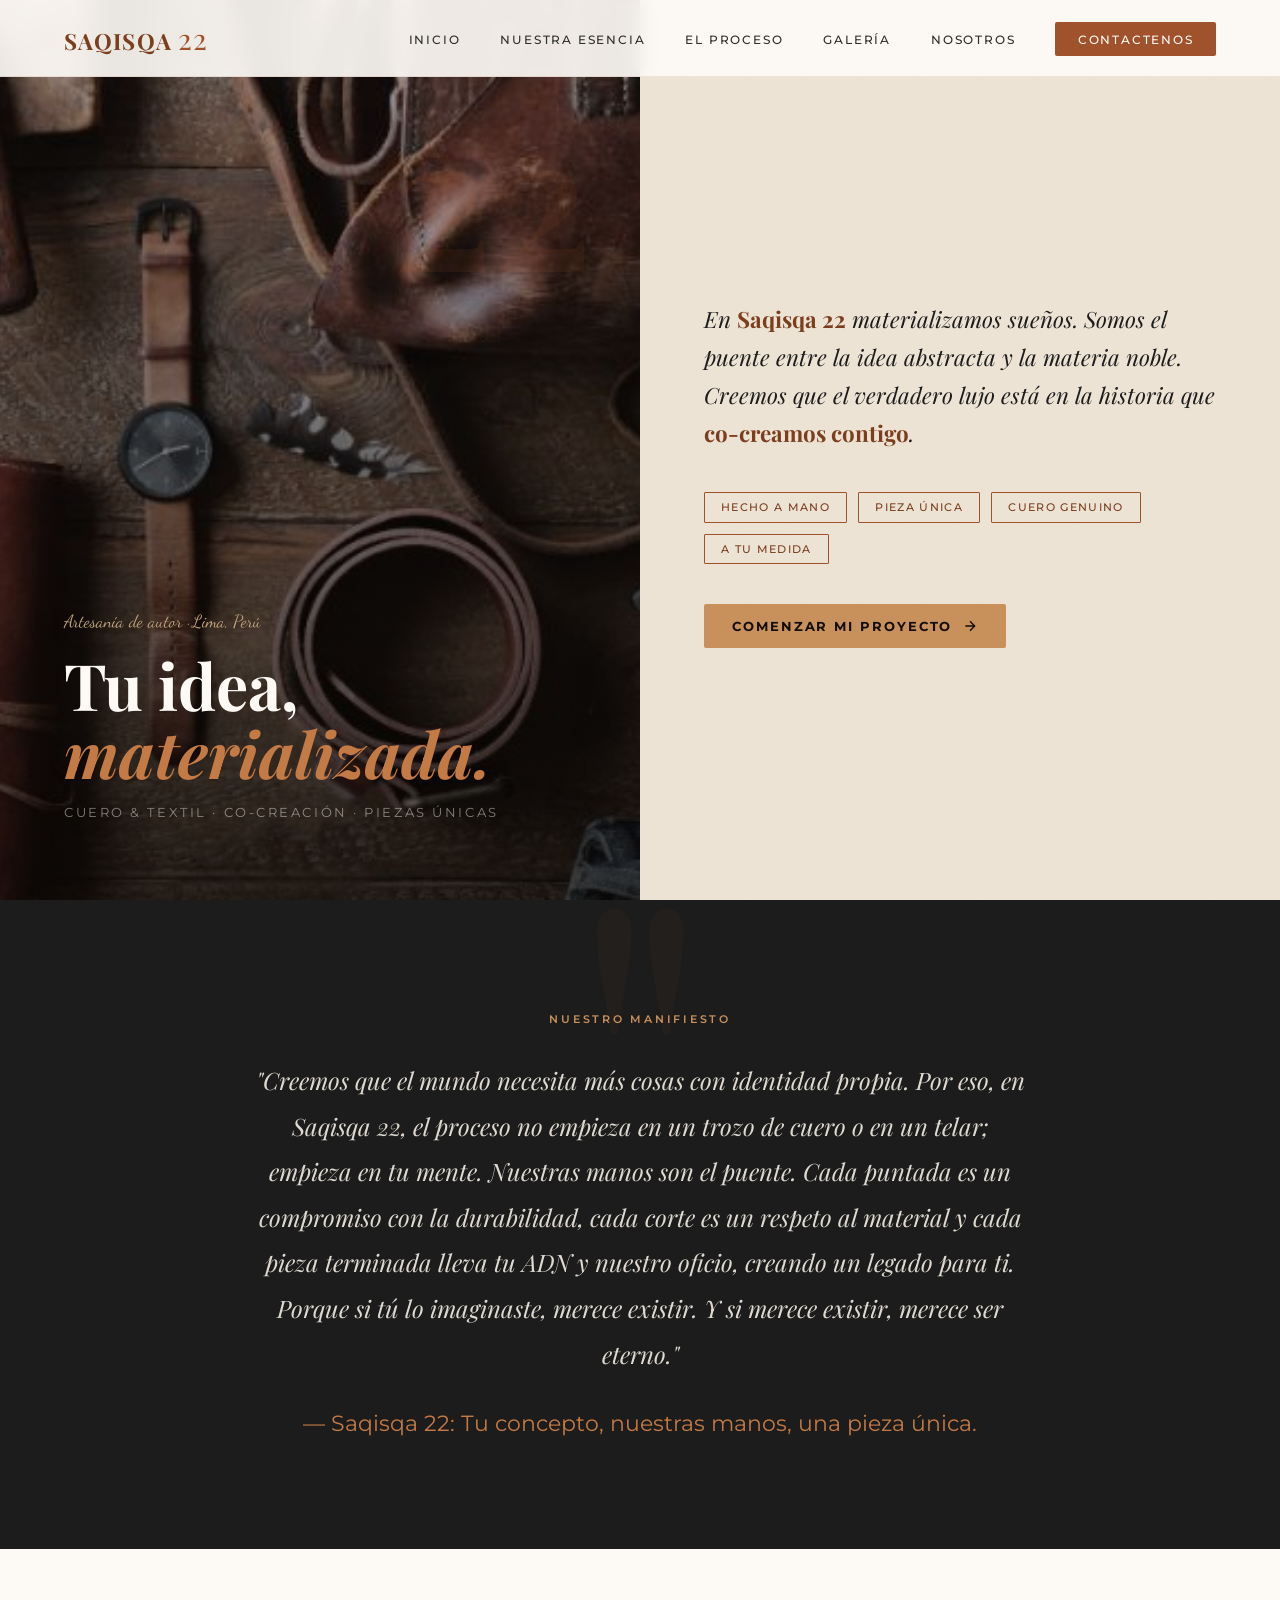
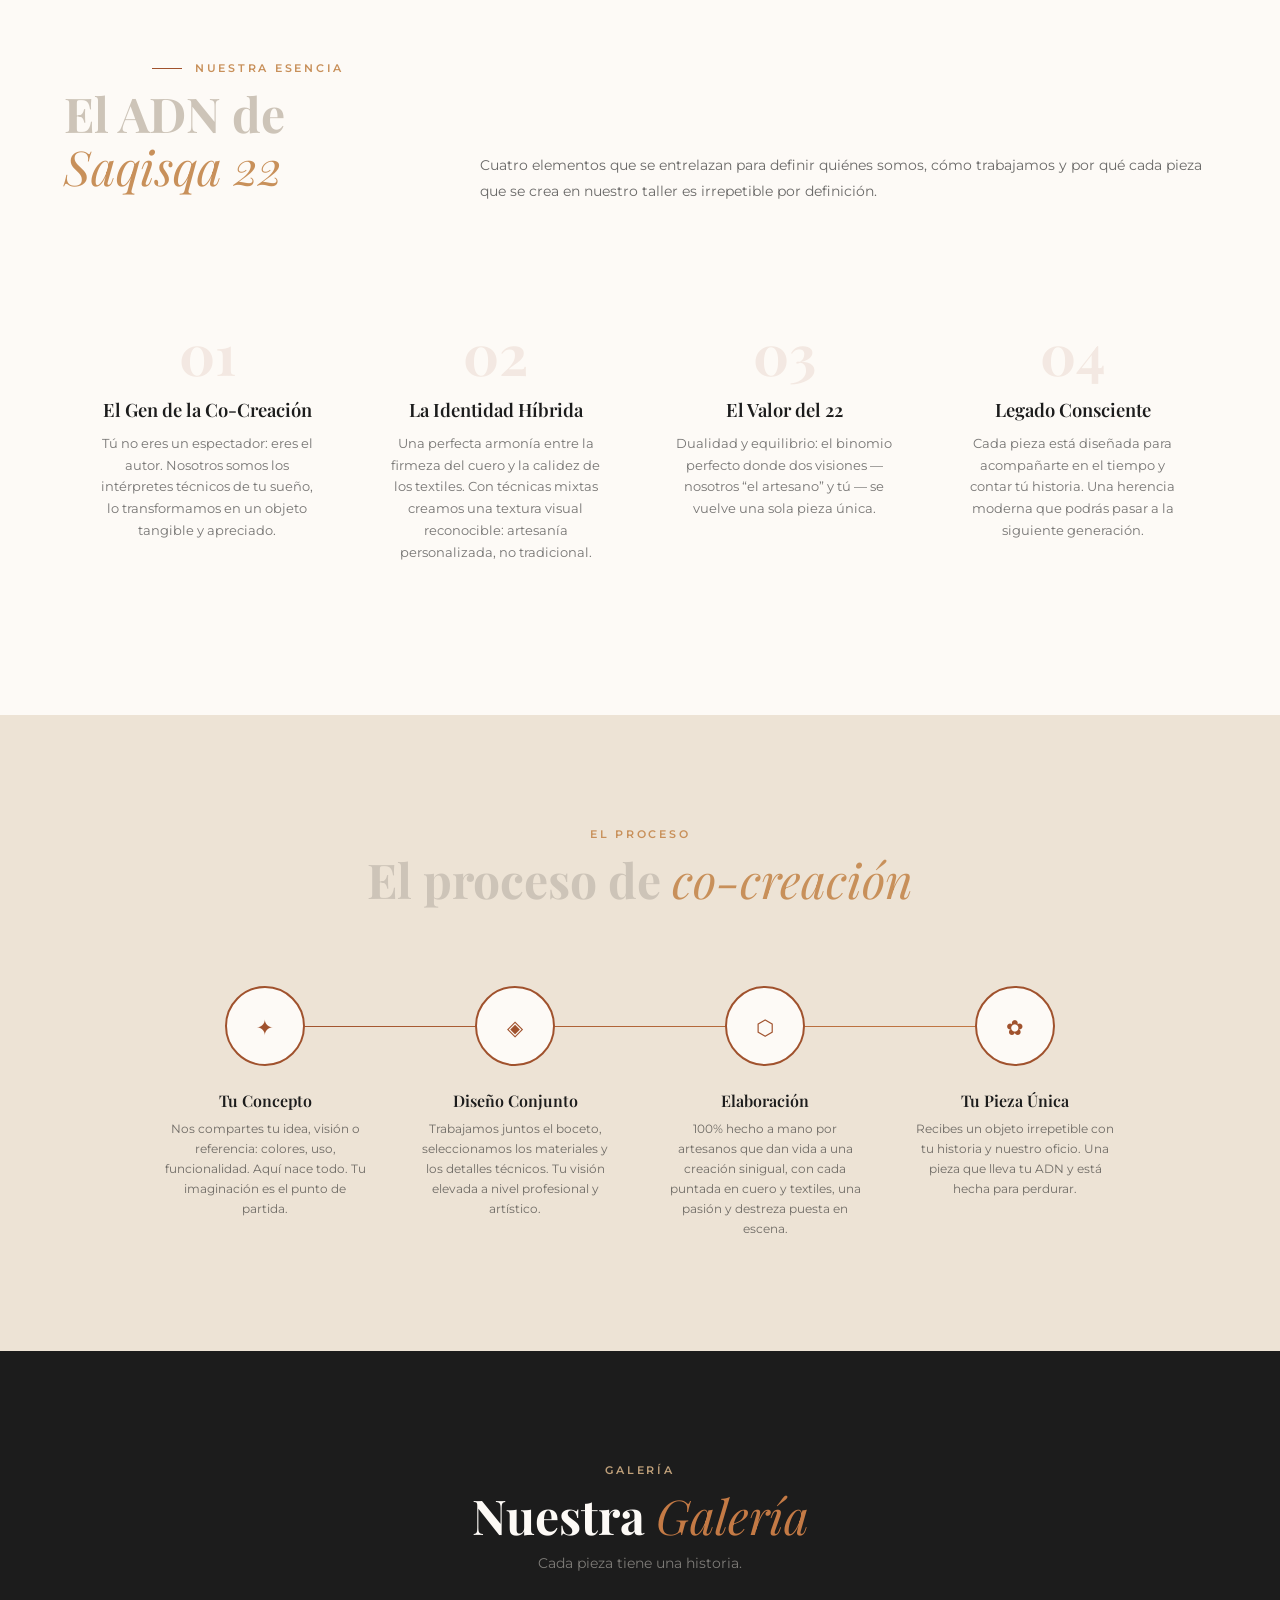
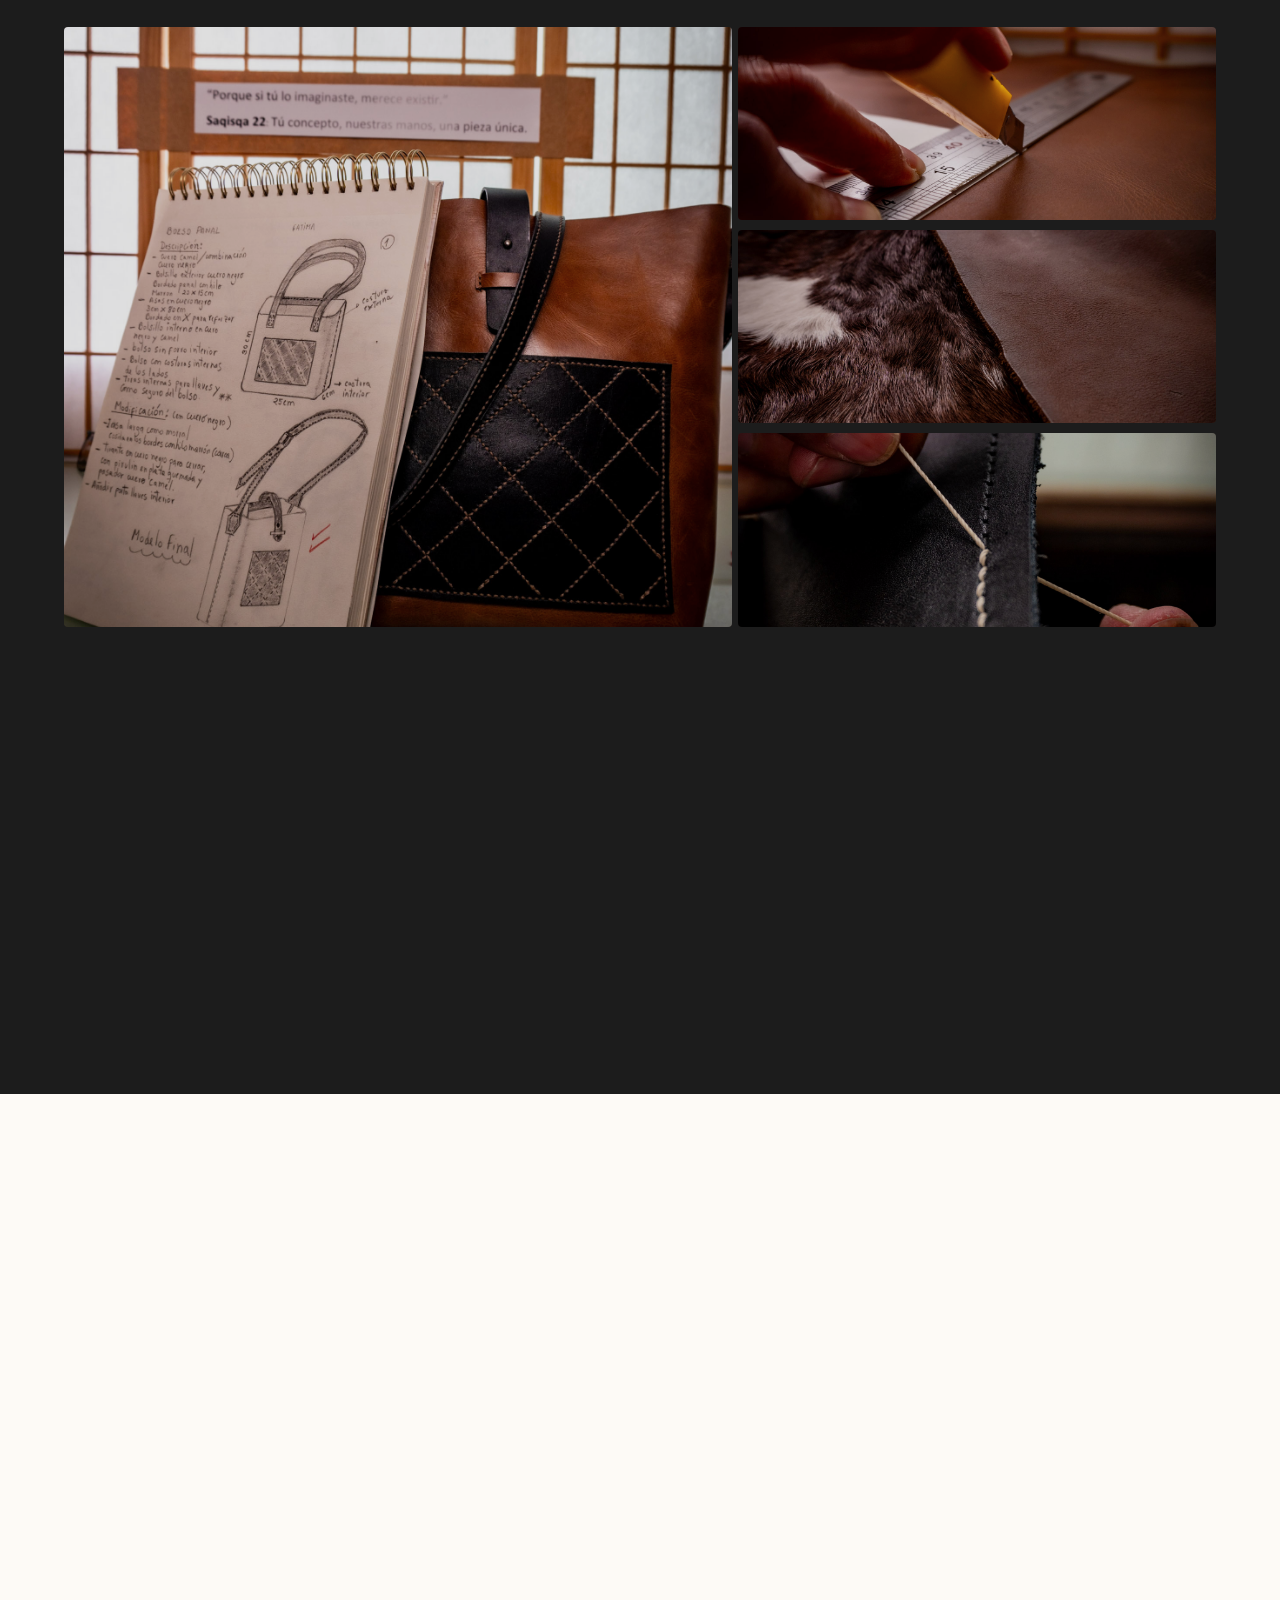
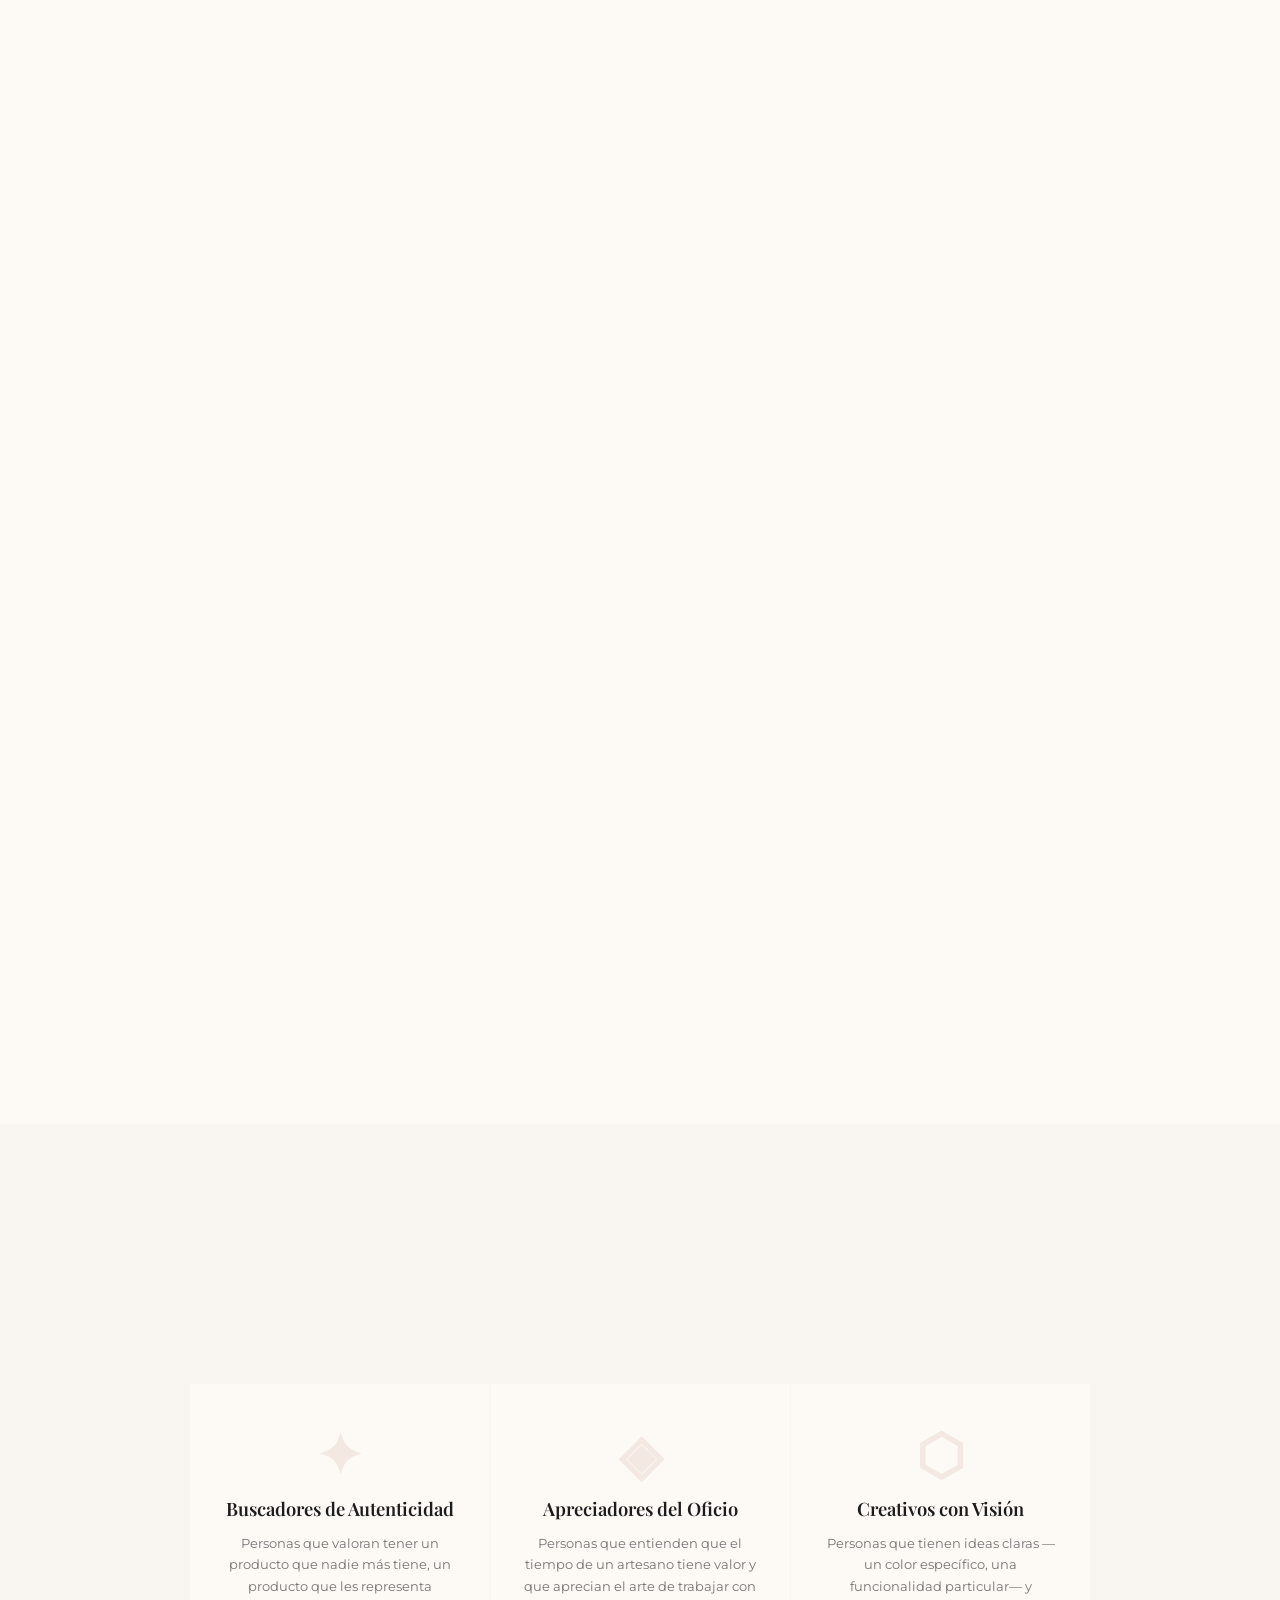
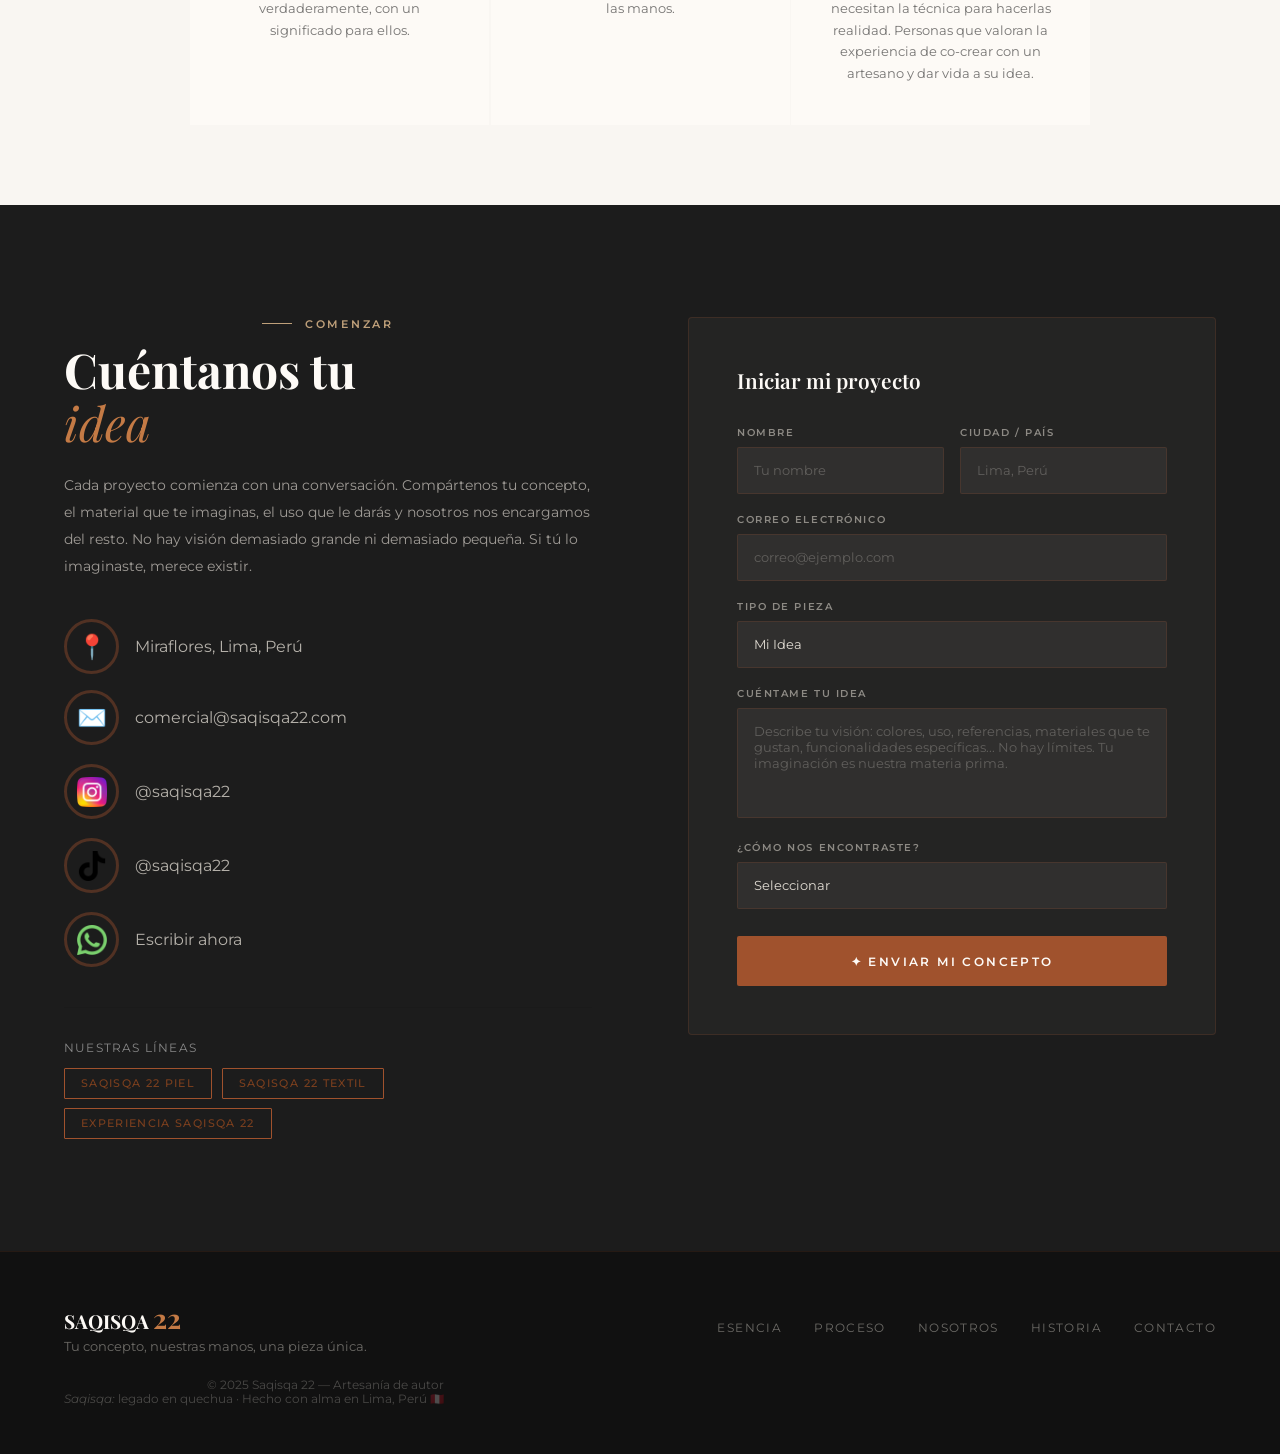
==== commit 2b2d5180: "Camabio" ====
--- a/index.html
+++ b/index.html
@@ -225,7 +225,7 @@
   <div class="muestras-fila reveal">
  
     <div class="muestra-card">
-      <img src="TallandoCuero.jpg" alt="Perforado artesanal cuero" loading="lazy">
+      <img src="Fotos/Galería/TallandoCuero.jpg" alt="Perforado artesanal cuero" loading="lazy">
       <div class="muestra-overlay">
         
         <p class="muestra-desc"></p>
--- a/style.css
+++ b/style.css
@@ -982,8 +982,8 @@
 }
 
 .dato-icon {
-  width: 36px; height: 36px;
-  border: 1px solid rgba(160,82,45,0.4);
+  width: 55px; height: 55px;
+  border: 3px solid rgba(160,82,45,0.4);
   border-radius: 50%;
   display: flex;
   align-items: center;
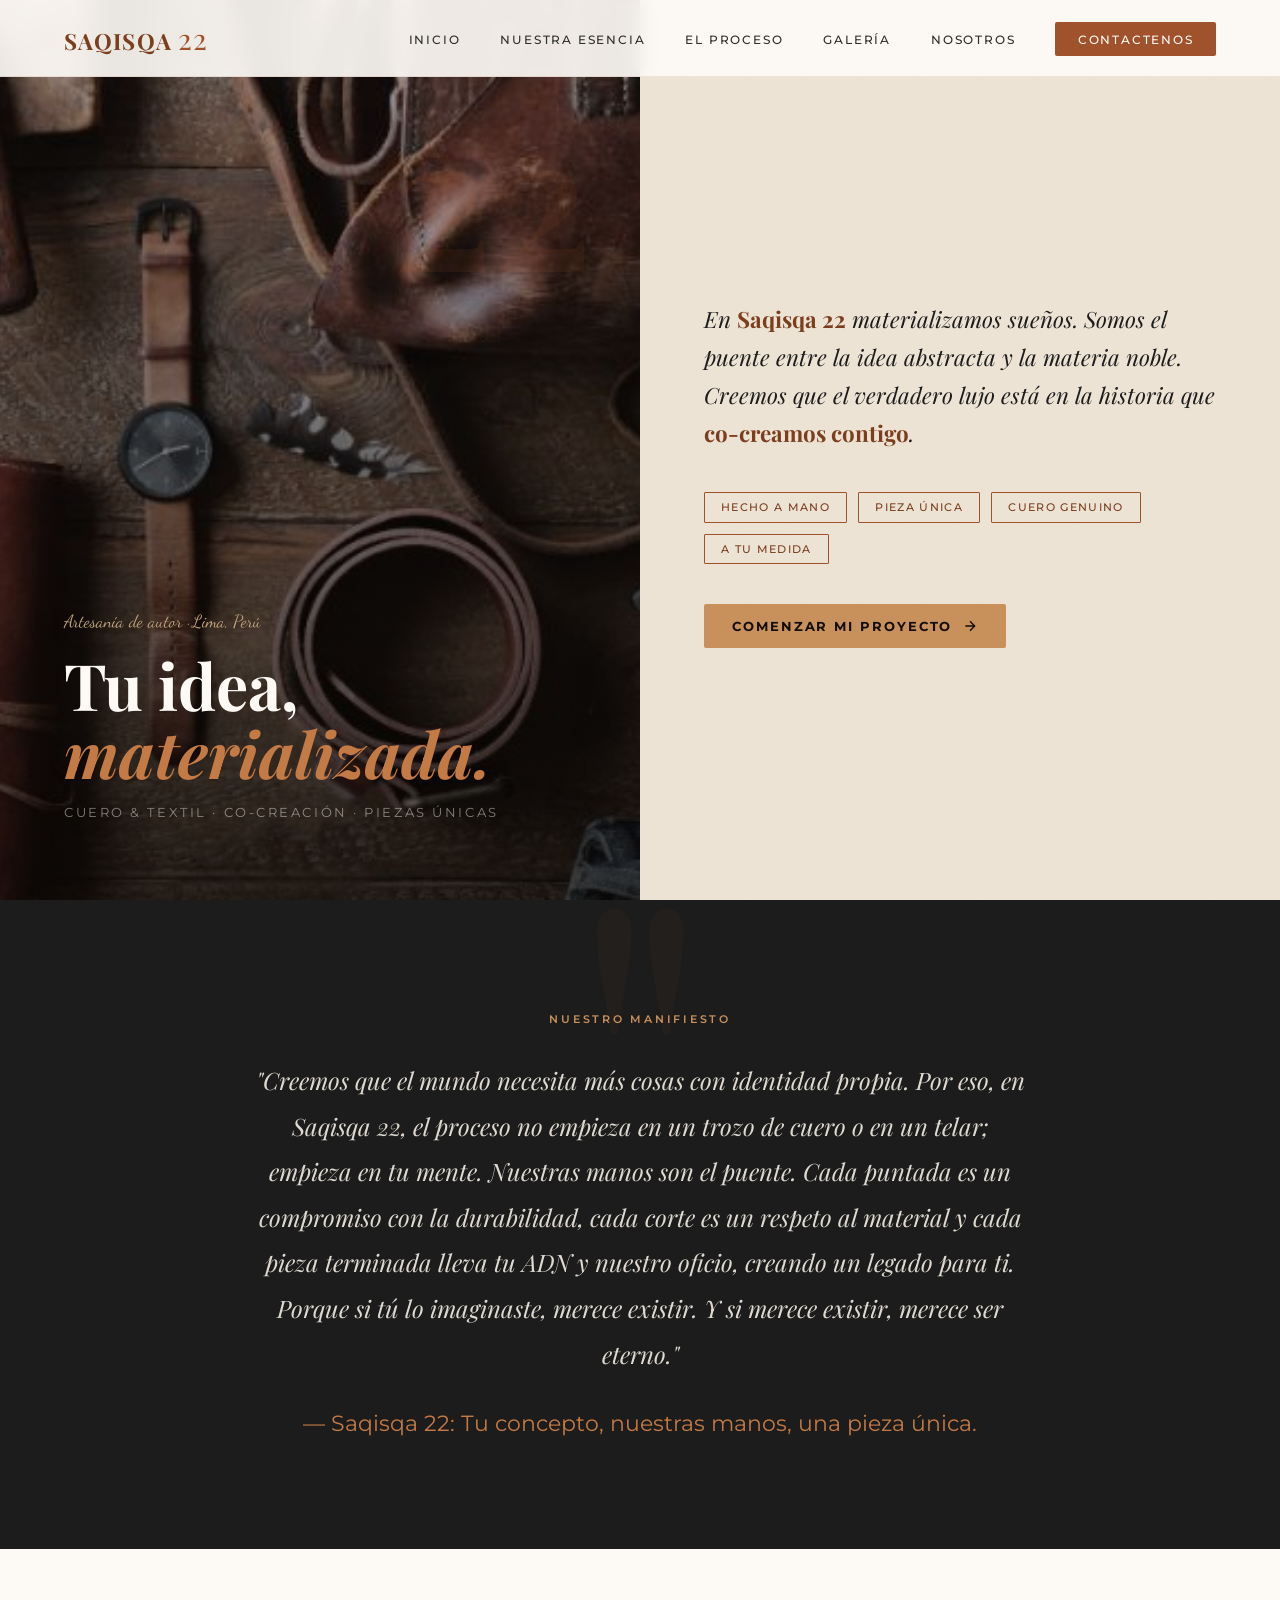
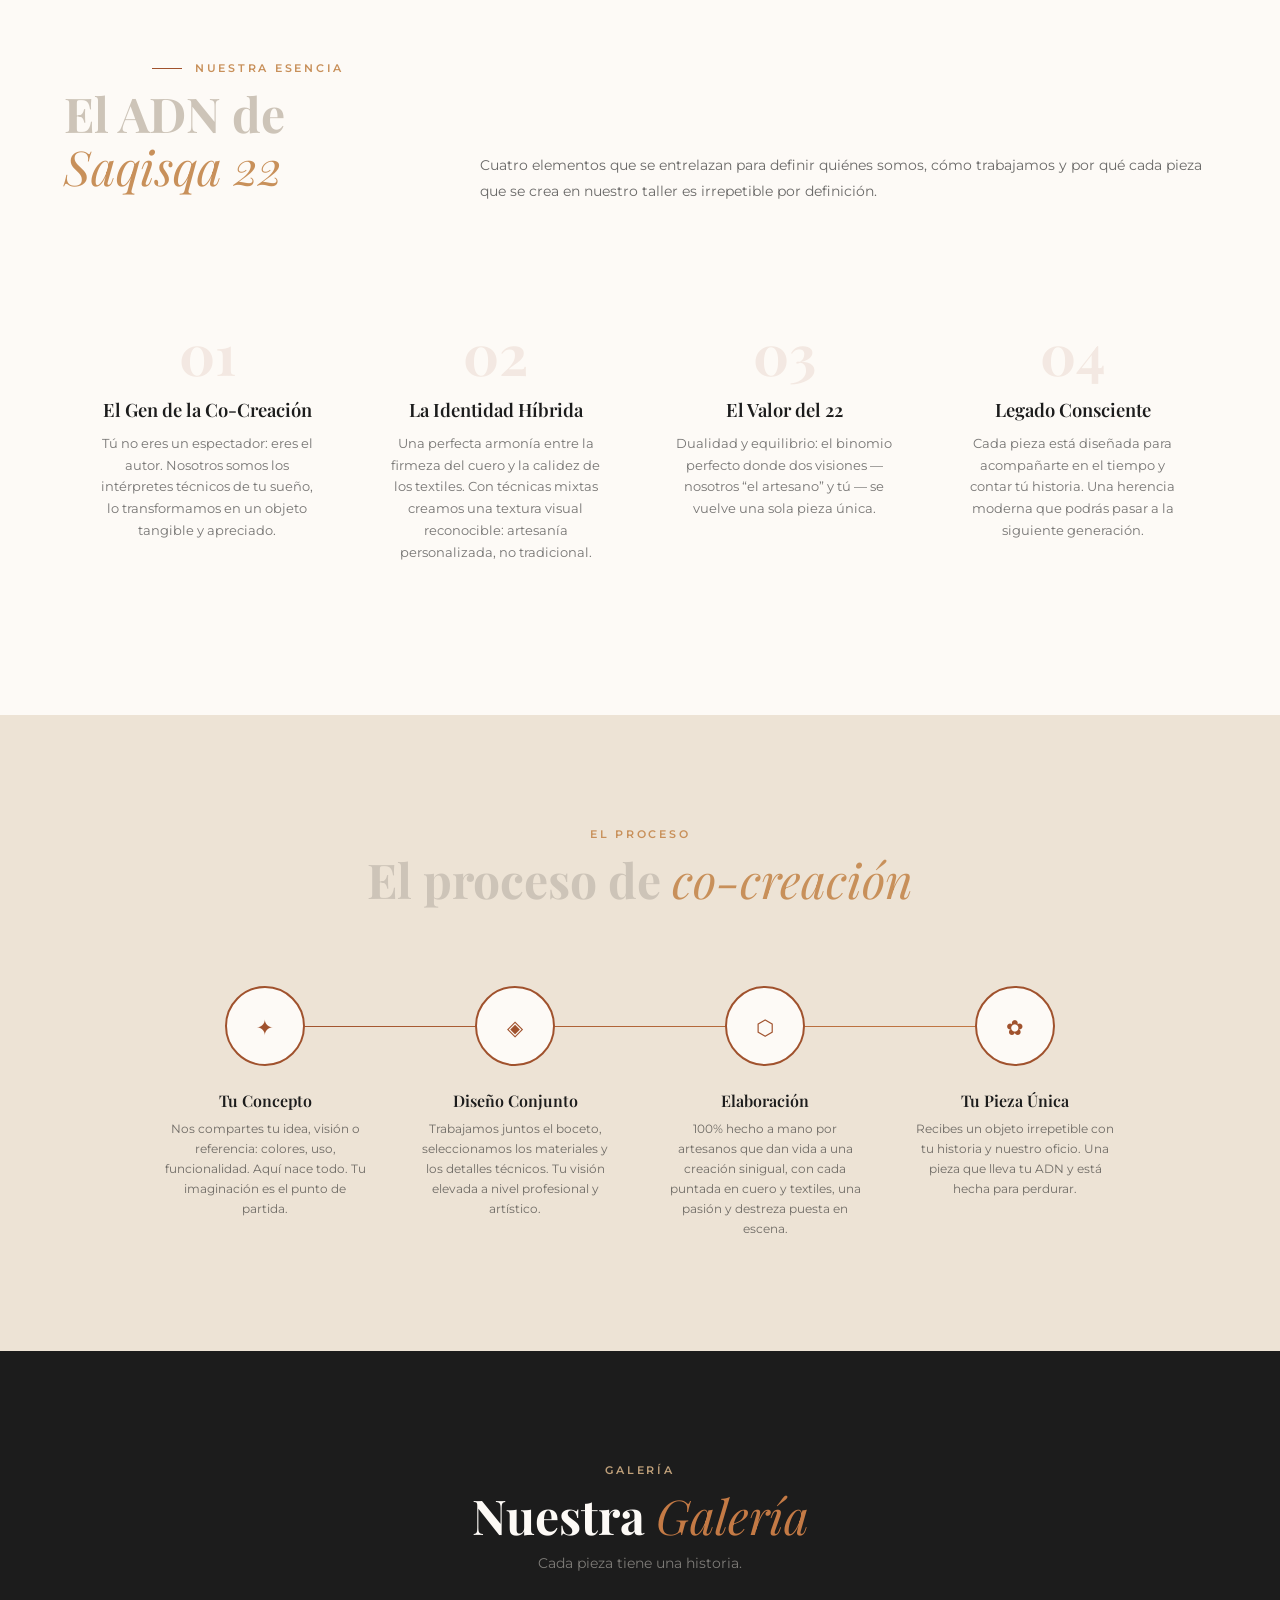
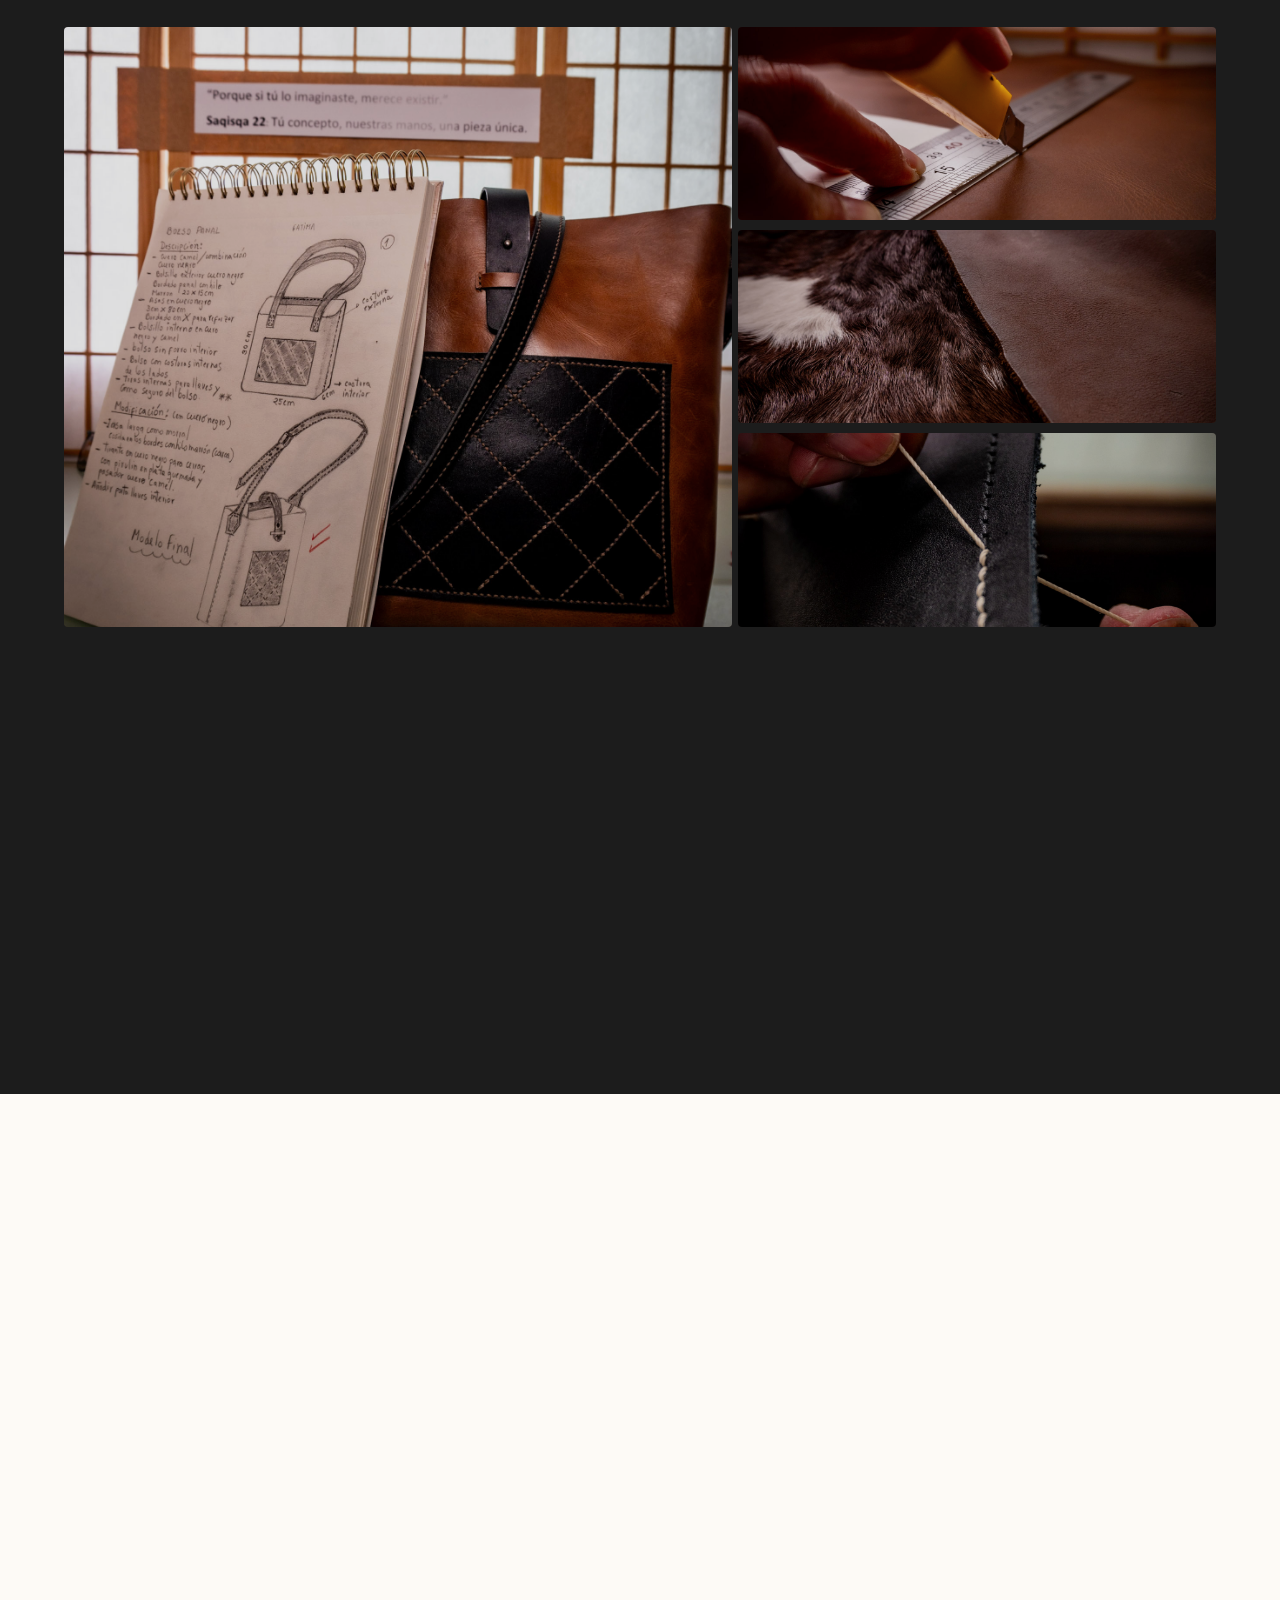
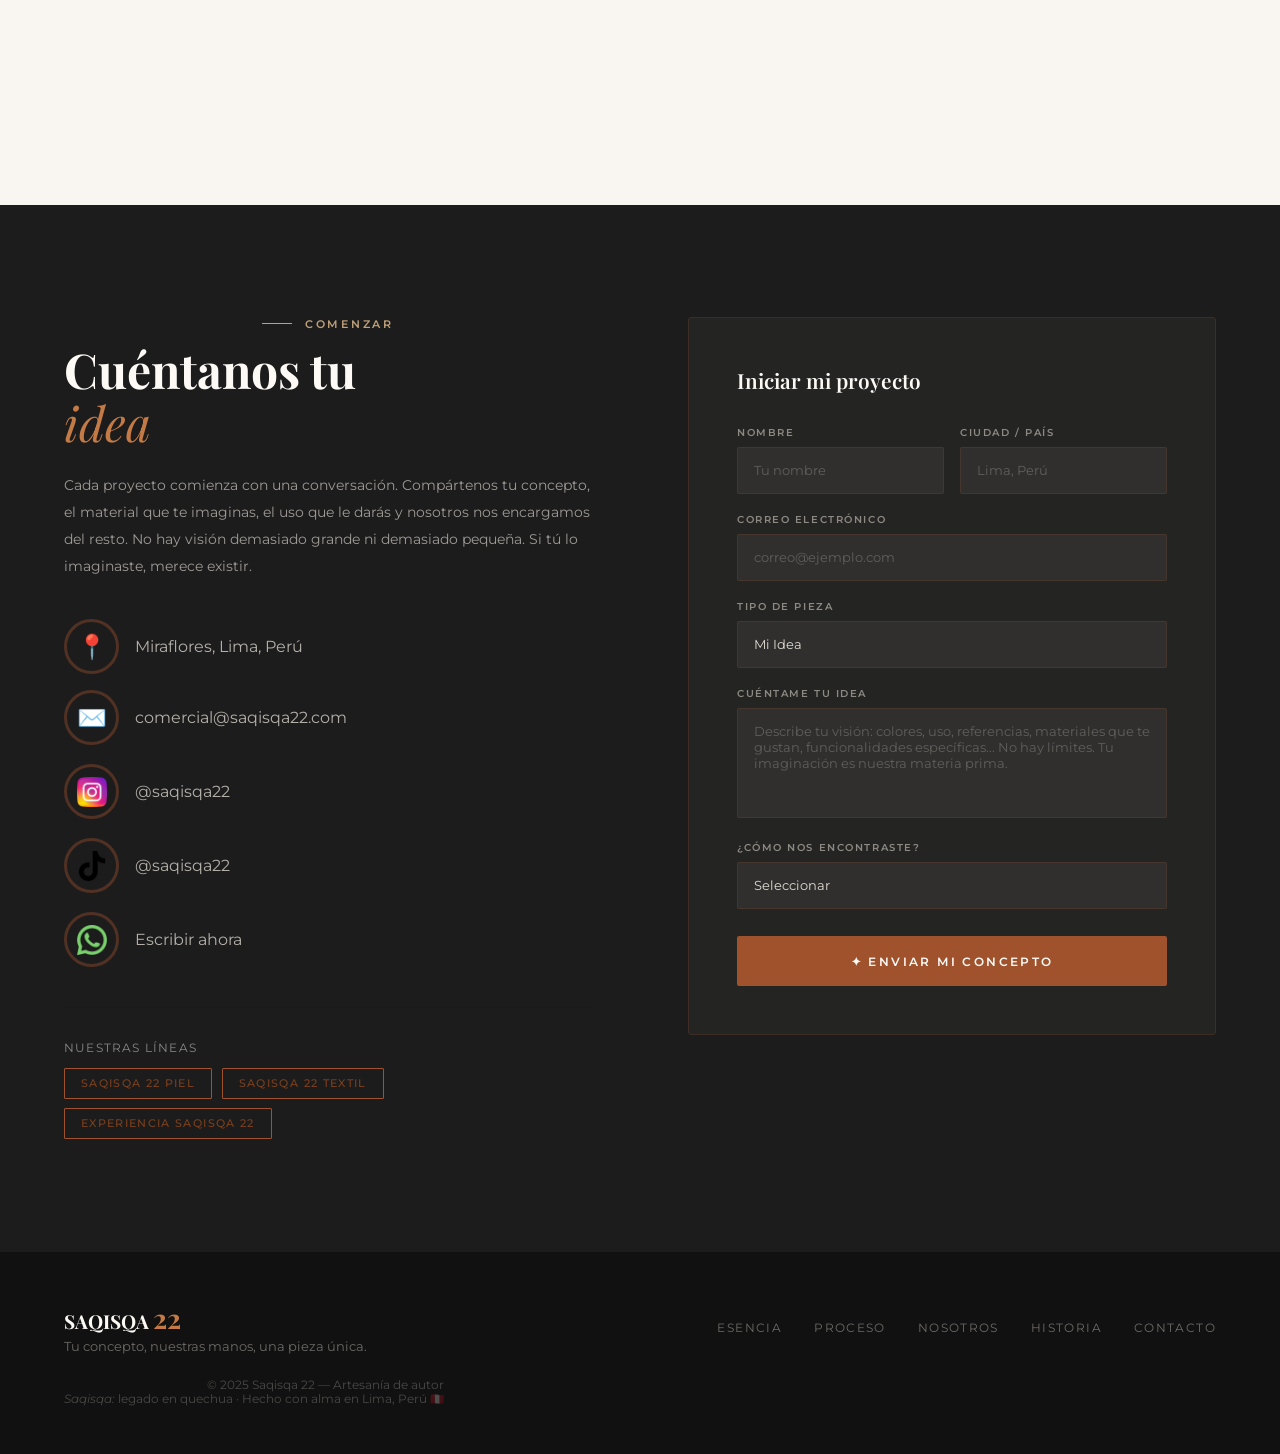
==== commit 455f2a24: "Camabio" ====
--- a/index.html
+++ b/index.html
@@ -185,7 +185,7 @@
   <div class="muestras-grid reveal">
  
     <div class="muestra-card muestra-grande">
-      <img src="Carteracondiseño.jpg" alt="Bolso de cuero artesanal Saqisqa 22" loading="lazy">
+      <img src="Fotos/Galería/Carteracondiseño.jpg" alt="Bolso de cuero artesanal Saqisqa 22" loading="lazy">
       <div class="muestra-overlay">
         
         <p class="muestra-desc"></p>
@@ -195,7 +195,7 @@
     <div class="muestras-col">
  
       <div class="muestra-card">
-        <img src="TomandoMedida.jpg" alt="Corte artesanal cuero" loading="lazy">
+        <img src="Fotos/Galería/TomandoMedida.jpg" alt="Corte artesanal cuero" loading="lazy">
         <div class="muestra-overlay">
           
           <p class="muestra-desc"></p>
@@ -203,7 +203,7 @@
       </div>
  
       <div class="muestra-card">
-        <img src="Cuero.jpg" alt="Cuero curtido genuino" loading="lazy">
+        <img src="Fotos/Galería/Cuero.jpg" alt="Cuero curtido genuino" loading="lazy">
         <div class="muestra-overlay">
           
           <p class="muestra-desc"></p>
@@ -211,7 +211,7 @@
       </div>
  
       <div class="muestra-card">
-        <img src="CociendoCuero3.jpg" alt="Detalle costura artesanal" loading="lazy">
+        <img src="Fotos/Galería/CociendoCuero3.jpg" alt="Detalle costura artesanal" loading="lazy">
         <div class="muestra-overlay">
           
           <p class="muestra-desc"></p>
@@ -233,7 +233,7 @@
     </div>
  
     <div class="muestra-card">
-      <img src="AgregandoAccesorio.jpg" alt="Costura a mano cuero negro" loading="lazy">
+      <img src="Fotos/Galería/AgregandoAccesorio.jpg" alt="Costura a mano cuero negro" loading="lazy">
       <div class="muestra-overlay">
         
         <p class="muestra-desc"></p>
@@ -241,7 +241,7 @@
     </div>
  
     <div class="muestra-card">
-      <img src="Tallando.jpg" alt="Taller artesanal proceso" loading="lazy">
+      <img src="Fotos/Galería/Tallando.jpg" alt="Taller artesanal proceso" loading="lazy">
       <div class="muestra-overlay">
         
         <p class="muestra-desc"></p>
